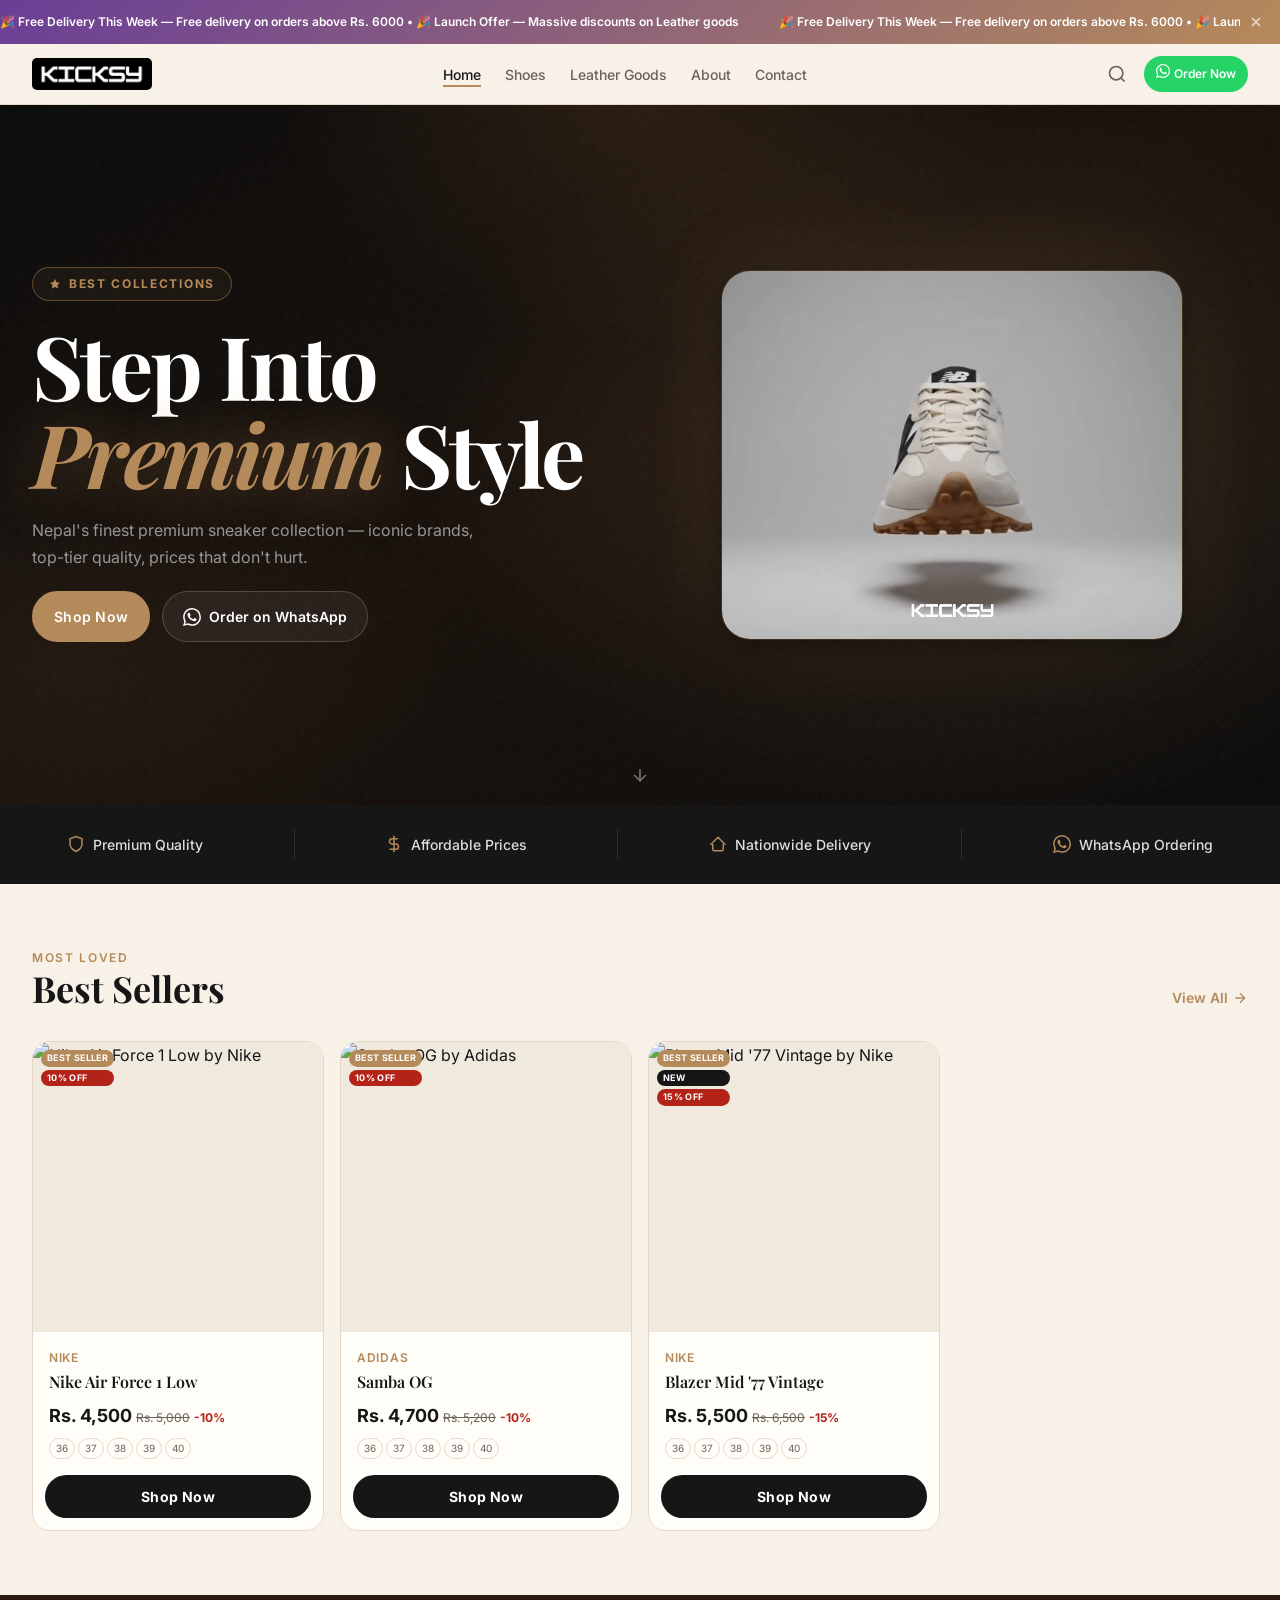
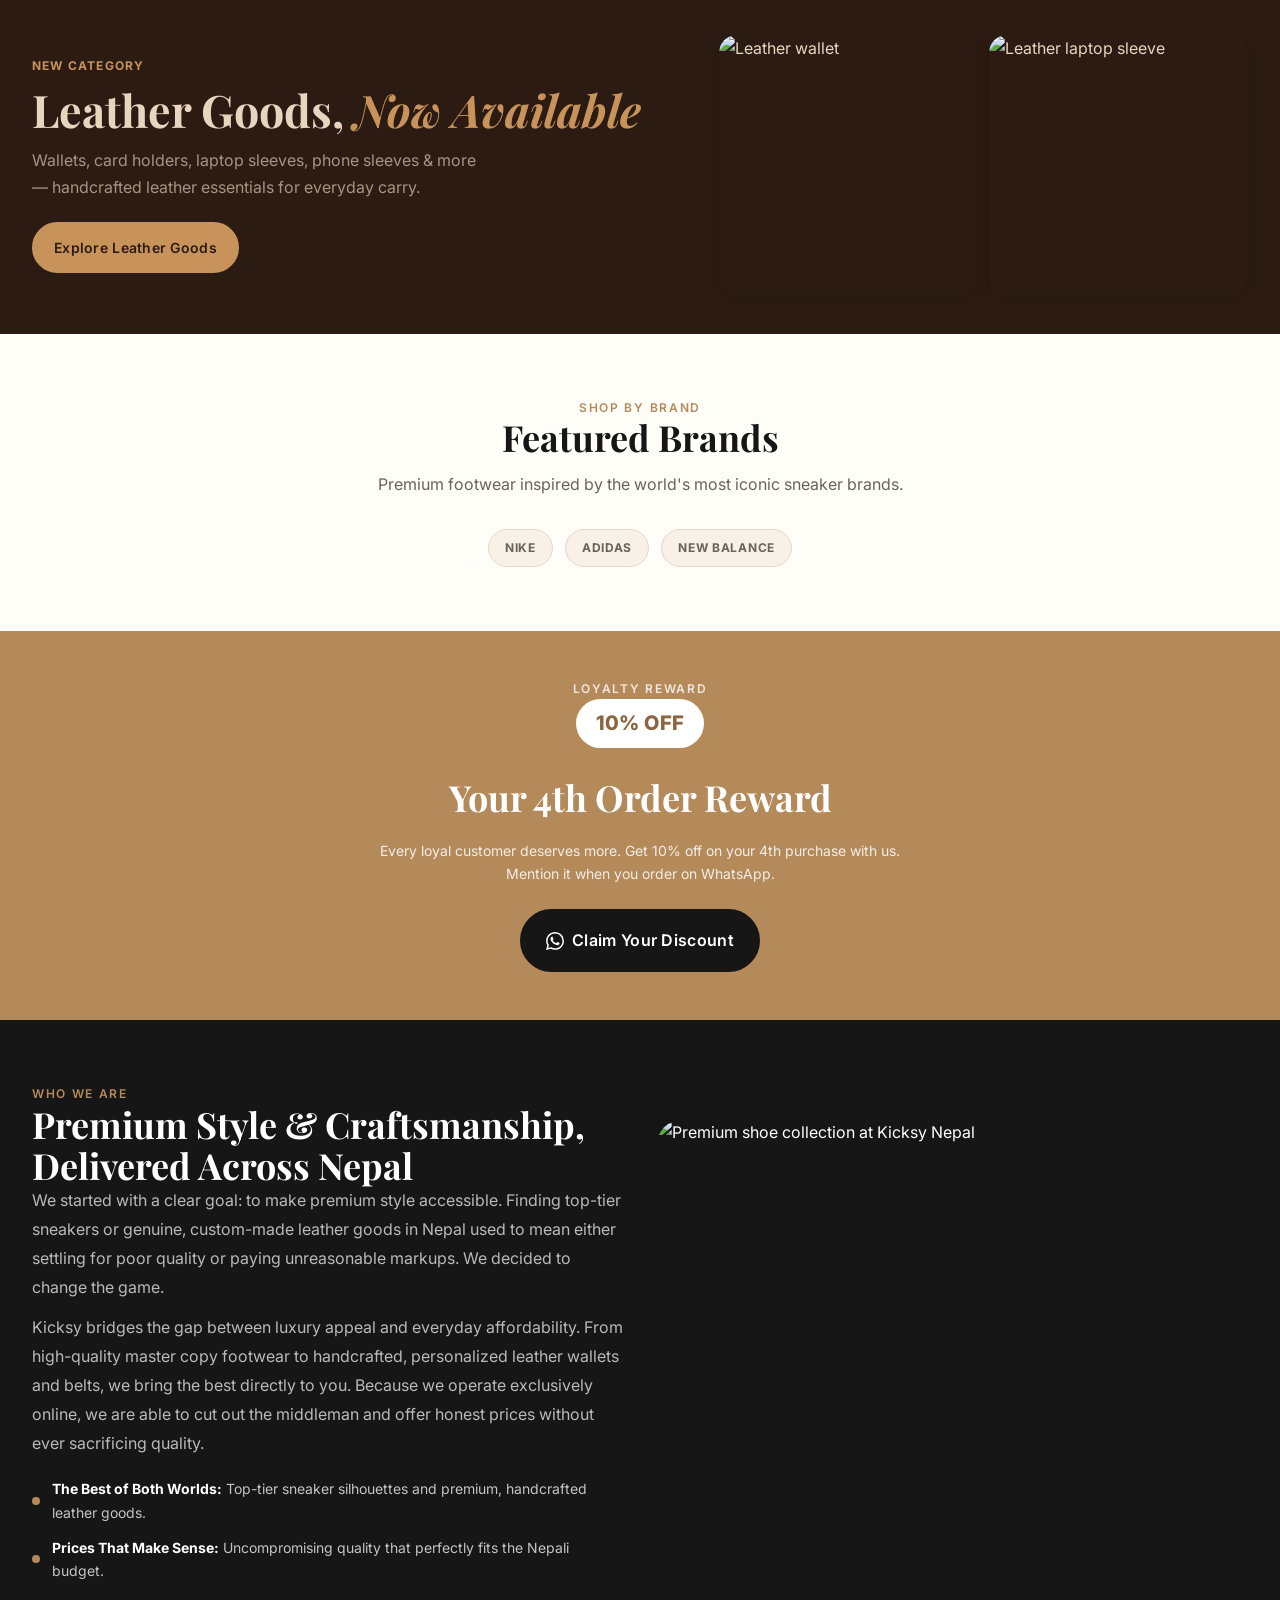
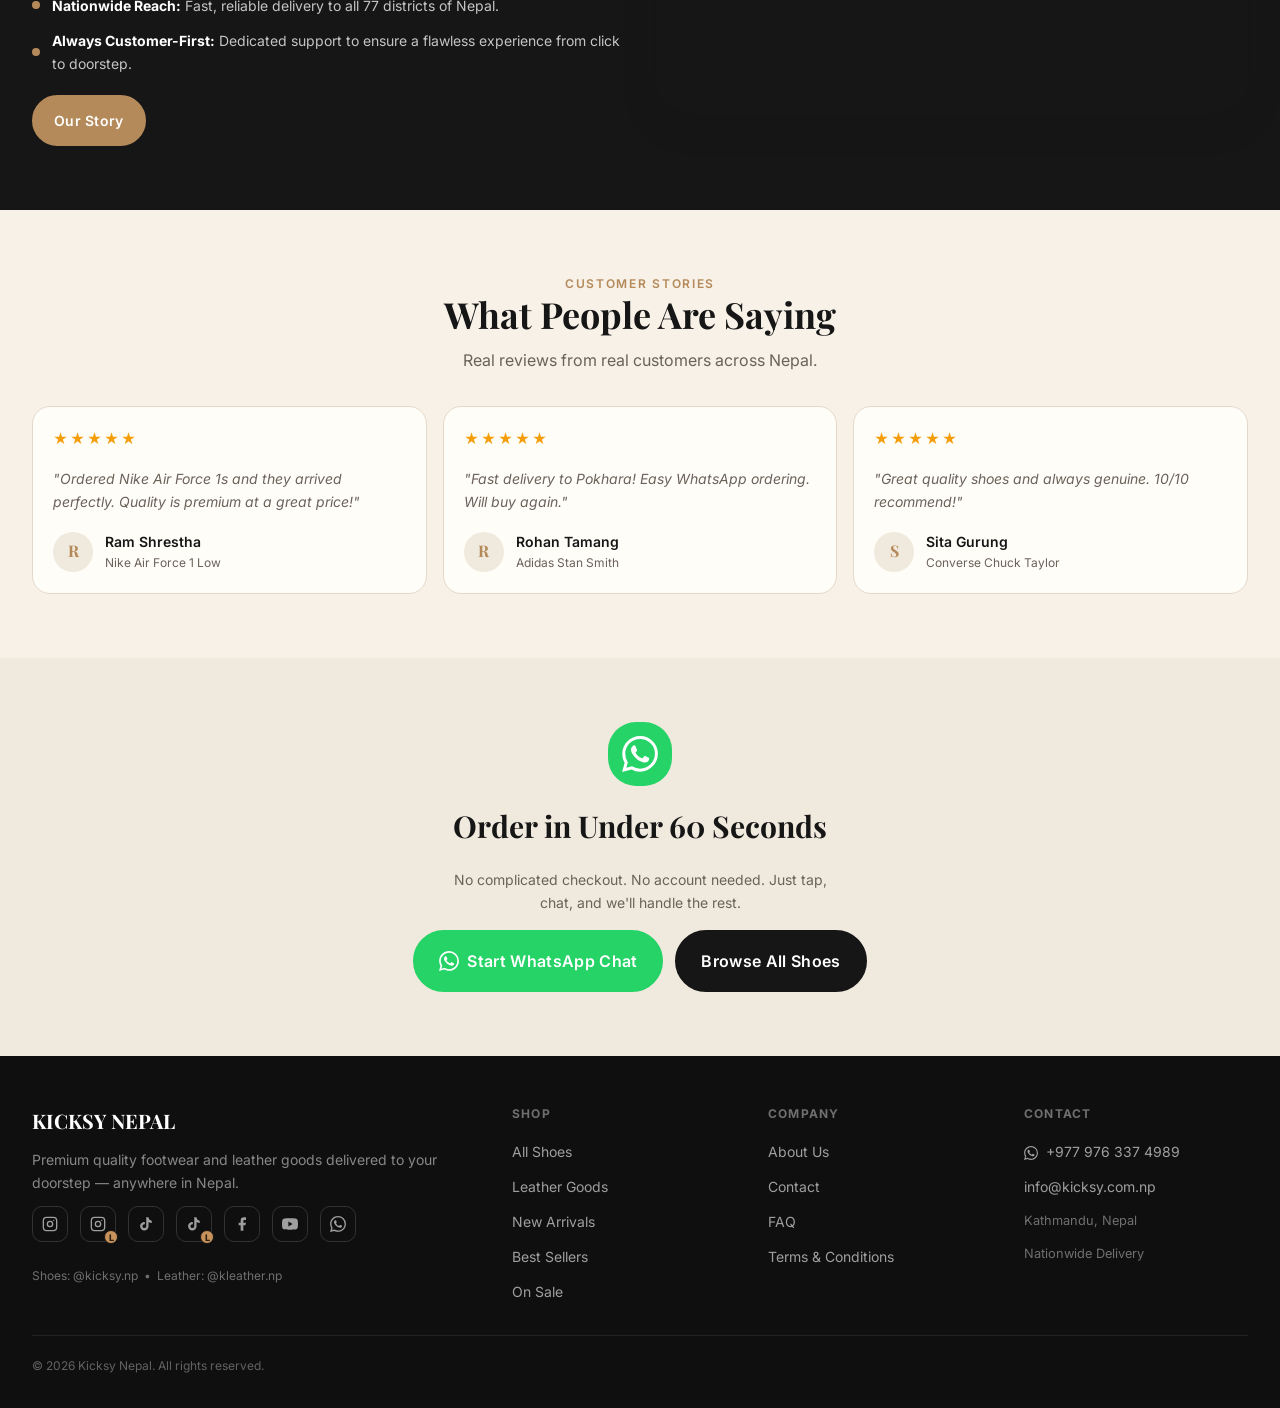
==== index.html @ 3641a00d "2026-update" ====
<!doctype html>
<html lang="en">
  <head>
    <meta charset="UTF-8" />
    <meta name="viewport" content="width=device-width, initial-scale=1.0" />

    <title>Kicksy Nepal | Premium Shoes at Affordable Prices</title>
    <!-- Favicons -->
    <link rel="icon" type="image/svg+xml" href="./assets/favicon/favicon.svg" />
    <link
      rel="icon"
      type="image/png"
      sizes="32x32"
      href="./assets/favicon/favicon-96x96.png"
    />
    <link
      rel="icon"
      type="image/png"
      sizes="16x16"
      href="./assets/favicon/favicon-96x96.png"
    />
    <link
      rel="apple-touch-icon"
      sizes="180x180"
      href="./assets/favicon/apple-touch-icon.png"
    />
    <link rel="manifest" href="./assets/favicon/site.webmanifest" />
    <meta name="theme-color" content="#0F0F0F" />
    <meta
      name="description"
      content="Shop premium quality sneakers and footwear online in Nepal. Nike, Adidas, Puma, New Balance & more styles. Nationwide delivery. Easy WhatsApp ordering."
    />
    <meta
      name="keywords"
      content="premium shoes Nepal, online shoe store Nepal, affordable sneakers Nepal, sneakers in Nepal, footwear Nepal, Kicksy Nepal"
    />
    <meta name="robots" content="index, follow" />
    <link rel="canonical" href="https://kicksy.com.np/" />

    <!-- Open Graph -->
    <meta property="og:type" content="website" />
    <meta property="og:url" content="https://kicksy.com.np/" />
    <meta
      property="og:title"
      content="Kicksy Nepal | Premium Shoes at Affordable Prices"
    />
    <meta
      property="og:description"
      content="Shop premium quality sneaker styles online in Nepal. Nationwide delivery. Easy WhatsApp ordering."
    />
    <meta
      property="og:image"
      content="https://kicksy.com.np/assets/images/og-image.png"
    />
    <meta property="og:site_name" content="Kicksy Nepal" />
    <meta property="og:locale" content="en_US" />

    <!-- Twitter Card -->
    <meta name="twitter:card" content="summary_large_image" />
    <meta
      name="twitter:title"
      content="Kicksy Nepal | Premium Shoes at Affordable Prices"
    />
    <meta
      name="twitter:description"
      content="Shop premium sneakers online in Nepal. Nationwide delivery. WhatsApp ordering."
    />
    <meta
      name="twitter:image"
      content="https://kicksy.com.np/assets/images/og-image.png"
    />

    <!-- Fonts -->
    <link rel="preconnect" href="https://fonts.googleapis.com" />
    <link rel="preconnect" href="https://fonts.gstatic.com" crossorigin />
    <link
      href="https://fonts.googleapis.com/css2?family=Playfair+Display:ital,wght@0,700;1,700&family=Inter:wght@400;500;600;700&display=swap"
      rel="stylesheet"
    />

    <!--
    Hero video performance — preload hints.
    These tell the browser to start fetching the video assets as
    early as possible (while still parsing the <head>), so the video
    is ready to play the moment the page finishes rendering.

    1. Poster image (fetchpriority="high"):
       Shown instantly in the video's space before the video itself
       starts playing — prevents a blank box flicker on load.

    2. WebM preload (with type hint):
       We preload only the WebM format. The `type="video/webm"` hint
       tells Safari (which can't play WebM and will use the MP4
       instead) to skip this preload entirely — so Safari wastes no
       bandwidth on a file it can't use. Chrome/Firefox/Edge will use
       the WebM since it's smaller and higher quality than MP4.

    Note: preload="none" is set on the <video> tag itself to prevent
    the browser from making a *second* fetch for the same file on top
    of these preload hints.

    REPLACE both hrefs below with your actual file paths.
  -->
    <link
      rel="preload"
      as="image"
      href="./assets/videos/hero-shoe-poster.jpg"
      fetchpriority="high"
    />
    <link
      rel="preload"
      as="video"
      href="./assets/videos/hero-shoe.webm"
      type="video/webm"
    />

    <link rel="stylesheet" href="./assets/css/styles.css" />

    <!-- JSON-LD LocalBusiness -->
    <script type="application/ld+json">
      {
        "@context": "https://schema.org",
        "@type": ["Store", "OnlineStore"],
        "name": "Kicksy Nepal",
        "alternateName": ["Kicksy Leather", "Kicksy Nepal Shoes"],
        "url": "https://kicksy.com.np",
        "logo": "https://kicksy.com.np/assets/images/kicksylogob.PNG",
        "image": "https://kicksy.com.np/assets/images/og-image.png",
        "description": "Premium master-copy sneakers and handcrafted genuine leather goods — wallets, belts, and accessories — at honest prices. Nationwide delivery to all 77 districts of Nepal.",
        "telephone": "+977-9763374989",
        "email": "info@kicksy.com.np",
        "address": {
          "@type": "PostalAddress",
          "addressLocality": "Kathmandu",
          "addressRegion": "Bagmati",
          "addressCountry": "NP"
        },
        "geo": {
          "@type": "GeoCoordinates",
          "latitude": "27.7172",
          "longitude": "85.3240"
        },
        "openingHours": "Mo-Su 09:00-21:00",
        "priceRange": "Rs. 1500 – Rs. 25000",
        "currenciesAccepted": "NPR",
        "paymentAccepted": "Cash, Cash on Delivery",
        "areaServed": {
          "@type": "Country",
          "name": "Nepal"
        },
        "hasOfferCatalog": [
          {
            "@type": "OfferCatalog",
            "name": "Premium Sneakers",
            "url": "https://kicksy.com.np/shop"
          },
          {
            "@type": "OfferCatalog",
            "name": "Leather Goods",
            "url": "https://kicksy.com.np/leather"
          }
        ],
        "sameAs": [
          "https://www.instagram.com/kicksy.np/",
          "https://www.instagram.com/kleather.np/",
          "https://www.facebook.com/kicksy.np/",
          "https://www.tiktok.com/@kicksy.np?lang=en",
          "https://www.youtube.com/@kicksynp"
        ]
      }
    </script>

    <!-- WebSite schema: enables Google sitelinks search box in results -->
    <script type="application/ld+json">
      {
        "@context": "https://schema.org",
        "@type": "WebSite",
        "name": "Kicksy Nepal",
        "url": "https://kicksy.com.np",
        "potentialAction": {
          "@type": "SearchAction",
          "target": {
            "@type": "EntryPoint",
            "urlTemplate": "https://kicksy.com.np/shop?q={search_term_string}"
          },
          "query-input": "required name=search_term_string"
        }
      }
    </script>

    <style>
      /* Hero override for homepage */
      @media (min-width: 768px) {
        .hero-inner {
          align-items: center;
        }
        .hero-text {
          padding-right: var(--sp-8);
        }
      }
    </style>
  </head>
  <body>
    <!-- Offer / coupon banner -->
    <div
      id="couponBanner"
      class="coupon-banner"
      role="banner"
      style="display: none"
    >
      <div class="coupon-marquee">
        <span class="coupon-track" id="couponTrack"></span>
      </div>
      <button class="coupon-close" aria-label="Dismiss banner">
        <svg
          width="16"
          height="16"
          viewBox="0 0 24 24"
          fill="none"
          stroke="currentColor"
          stroke-width="2.5"
        >
          <path d="M18 6L6 18M6 6l12 12" />
        </svg>
      </button>
    </div>

    <!-- ═══ HEADER ═══════════════════════════════════════════════ -->
    <header class="site-header" role="banner">
      <div class="container">
        <div class="header-inner">
          <a href="/" class="site-logo" aria-label="Kicksy Nepal home">
            <img
              src="./assets/images/kicksylogob.PNG"
              alt="Kicksy Nepal Logo"
              class="logo-image"
            />
          </a>

          <nav class="site-nav" aria-label="Main navigation">
            <ul>
              <li><a href="/" class="active">Home</a></li>
              <li><a href="/shop">Shoes</a></li>
              <li><a href="/leather">Leather Goods</a></li>
              <li><a href="/about">About</a></li>
              <li><a href="/contact">Contact</a></li>
            </ul>
          </nav>

          <div class="header-actions">
            <button
              class="header-icon-btn search-toggle"
              aria-label="Search products"
            >
              <svg
                viewBox="0 0 24 24"
                fill="none"
                stroke="currentColor"
                stroke-width="2"
                aria-hidden="true"
              >
                <circle cx="11" cy="11" r="8" />
                <path d="m21 21-4.35-4.35" />
              </svg>
            </button>
            <a
              href="https://wa.me/9779763374989"
              class="header-wa-btn"
              target="_blank"
              rel="noopener"
              aria-label="Order on WhatsApp"
            >
              <svg
                xmlns="http://www.w3.org/2000/svg"
                width="14"
                height="14"
                viewBox="0 0 24 24"
                fill="currentColor"
              >
                <path
                  d="M17.472 14.382c-.297-.149-1.758-.867-2.03-.967-.273-.099-.471-.148-.67.15-.197.297-.767.966-.94 1.164-.173.199-.347.223-.644.075-.297-.15-1.255-.463-2.39-1.475-.883-.788-1.48-1.761-1.653-2.059-.173-.297-.018-.458.13-.606.134-.133.298-.347.446-.52.149-.174.198-.298.298-.497.099-.198.05-.371-.025-.52-.075-.149-.669-1.612-.916-2.207-.242-.579-.487-.5-.669-.51-.173-.008-.371-.01-.57-.01-.198 0-.52.074-.792.372-.272.297-1.04 1.016-1.04 2.479 0 1.462 1.065 2.875 1.213 3.074.149.198 2.096 3.2 5.077 4.487.709.306 1.262.489 1.694.625.712.227 1.36.195 1.871.118.571-.085 1.758-.719 2.006-1.413.248-.694.248-1.289.173-1.413-.074-.124-.272-.198-.57-.347m-5.421 7.403h-.004a9.87 9.87 0 01-5.031-1.378l-.361-.214-3.741.982.998-3.648-.235-.374a9.86 9.86 0 01-1.51-5.26c.001-5.45 4.436-9.884 9.888-9.884 2.64 0 5.122 1.03 6.988 2.898a9.825 9.825 0 012.893 6.994c-.003 5.45-4.437 9.884-9.885 9.884m8.413-18.297A11.815 11.815 0 0012.05 0C5.495 0 .16 5.335.157 11.892c0 2.096.547 4.142 1.588 5.945L.057 24l6.305-1.654a11.882 11.882 0 005.683 1.448h.005c6.554 0 11.89-5.335 11.893-11.893a11.821 11.821 0 00-3.48-8.413z"
                />
              </svg>
              Order Now
            </a>
            <button
              class="hamburger-btn"
              id="hamburger"
              aria-label="Open menu"
              aria-expanded="false"
              aria-controls="mobileNav"
            >
              <span></span><span></span><span></span>
            </button>
          </div>
        </div>
      </div>
    </header>

    <!-- Mobile nav -->
    <nav
      id="mobileNav"
      class="mobile-nav"
      aria-label="Mobile navigation"
      aria-hidden="true"
    >
      <div class="mobile-nav-overlay"></div>
      <div class="mobile-nav-drawer">
        <button
          class="mobile-nav-close"
          id="mobileNavClose"
          aria-label="Close menu"
        >
          <svg
            width="18"
            height="18"
            viewBox="0 0 24 24"
            fill="none"
            stroke="currentColor"
            stroke-width="2.5"
          >
            <path d="M18 6L6 18M6 6l12 12" />
          </svg>
        </button>
        <div class="mobile-nav-links">
          <a href="/"
            >Home
            <svg
              width="16"
              height="16"
              viewBox="0 0 24 24"
              fill="none"
              stroke="currentColor"
              stroke-width="2"
            >
              <path d="M9 18l6-6-6-6" /></svg
          ></a>
          <a href="/shop"
            >Shoes
            <svg
              width="16"
              height="16"
              viewBox="0 0 24 24"
              fill="none"
              stroke="currentColor"
              stroke-width="2"
            >
              <path d="M9 18l6-6-6-6" /></svg
          ></a>
          <a href="/leather"
            >Leather Goods
            <svg
              width="16"
              height="16"
              viewBox="0 0 24 24"
              fill="none"
              stroke="currentColor"
              stroke-width="2"
            >
              <path d="M9 18l6-6-6-6" /></svg
          ></a>
          <a href="/about"
            >About
            <svg
              width="16"
              height="16"
              viewBox="0 0 24 24"
              fill="none"
              stroke="currentColor"
              stroke-width="2"
            >
              <path d="M9 18l6-6-6-6" /></svg
          ></a>
          <a href="/contact"
            >Contact
            <svg
              width="16"
              height="16"
              viewBox="0 0 24 24"
              fill="none"
              stroke="currentColor"
              stroke-width="2"
            >
              <path d="M9 18l6-6-6-6" /></svg
          ></a>
        </div>
        <div class="mobile-nav-footer">
          <a
            href="https://wa.me/9779763374989"
            class="btn btn-whatsapp btn-block"
            target="_blank"
            rel="noopener"
          >
            <svg
              xmlns="http://www.w3.org/2000/svg"
              width="18"
              height="18"
              viewBox="0 0 24 24"
              fill="currentColor"
            >
              <path
                d="M17.472 14.382c-.297-.149-1.758-.867-2.03-.967-.273-.099-.471-.148-.67.15-.197.297-.767.966-.94 1.164-.173.199-.347.223-.644.075-.297-.15-1.255-.463-2.39-1.475-.883-.788-1.48-1.761-1.653-2.059-.173-.297-.018-.458.13-.606.134-.133.298-.347.446-.52.149-.174.198-.298.298-.497.099-.198.05-.371-.025-.52-.075-.149-.669-1.612-.916-2.207-.242-.579-.487-.5-.669-.51-.173-.008-.371-.01-.57-.01-.198 0-.52.074-.792.372-.272.297-1.04 1.016-1.04 2.479 0 1.462 1.065 2.875 1.213 3.074.149.198 2.096 3.2 5.077 4.487.709.306 1.262.489 1.694.625.712.227 1.36.195 1.871.118.571-.085 1.758-.719 2.006-1.413.248-.694.248-1.289.173-1.413-.074-.124-.272-.198-.57-.347m-5.421 7.403h-.004a9.87 9.87 0 01-5.031-1.378l-.361-.214-3.741.982.998-3.648-.235-.374a9.86 9.86 0 01-1.51-5.26c.001-5.45 4.436-9.884 9.888-9.884 2.64 0 5.122 1.03 6.988 2.898a9.825 9.825 0 012.893 6.994c-.003 5.45-4.437 9.884-9.885 9.884m8.413-18.297A11.815 11.815 0 0012.05 0C5.495 0 .16 5.335.157 11.892c0 2.096.547 4.142 1.588 5.945L.057 24l6.305-1.654a11.882 11.882 0 005.683 1.448h.005c6.554 0 11.89-5.335 11.893-11.893a11.821 11.821 0 00-3.48-8.413z"
              />
            </svg>
            Order on WhatsApp
          </a>
        </div>
      </div>
    </nav>

    <!-- Search overlay -->
    <div
      id="searchOverlay"
      class="search-overlay"
      role="search"
      aria-label="Site search"
    >
      <div class="search-box">
        <svg
          width="20"
          height="20"
          viewBox="0 0 24 24"
          fill="none"
          stroke="currentColor"
          stroke-width="2"
          aria-hidden="true"
          style="color: var(--secondary); flex-shrink: 0"
        >
          <circle cx="11" cy="11" r="8" />
          <path d="m21 21-4.35-4.35" />
        </svg>
        <input
          id="searchInput"
          class="search-input"
          type="search"
          placeholder="Search shoes, brands…"
          aria-label="Search products"
        />
        <button id="searchClose" class="search-close" aria-label="Close search">
          <svg
            width="20"
            height="20"
            viewBox="0 0 24 24"
            fill="none"
            stroke="currentColor"
            stroke-width="2"
          >
            <path d="M18 6L6 18M6 6l12 12" />
          </svg>
        </button>
      </div>
    </div>

    <main>
      <!-- ═══ HERO ═══════════════════════════════════════════════ -->
      <section class="hero" aria-label="Hero">
        <div class="hero-bg"></div>
        <div class="hero-grain"></div>

        <!-- Mobile-only full-bleed hero video (same files as desktop slot) -->
        <video
          class="hero-mobile-img"
          autoplay
          muted
          loop
          playsinline
          disablepictureinpicture
          preload="none"
          poster="./assets/videos/hero-shoe-poster.jpg"
          aria-hidden="true"
        >
          <source src="./assets/videos/hero-bg-vid.webm" type="video/webm" />
          <source src="./assets/videos/hero-bg-vid.mp4" type="video/mp4" />
          <!-- Fallback if video can't load -->
          <img
            src="/assets/videos/hero-shoe-poster.jpg"
            alt="Premium sneakers — Kicksy Nepal"
          />
        </video>
        <div class="hero-mobile-img-fade" aria-hidden="true"></div>

        <div class="hero-content container">
          <div class="hero-inner">
            <div class="hero-text">
              <div class="hero-tag">
                <svg
                  width="12"
                  height="12"
                  viewBox="0 0 24 24"
                  fill="currentColor"
                  aria-hidden="true"
                >
                  <polygon
                    points="12 2 15.09 8.26 22 9.27 17 14.14 18.18 21.02 12 17.77 5.82 21.02 7 14.14 2 9.27 8.91 8.26 12 2"
                  />
                </svg>
                Best Collections
              </div>
              <h1 class="hero-title">Step Into <em>Premium</em> Style</h1>
              <p class="hero-desc">
                Nepal's finest premium sneaker collection — iconic brands,
                top-tier quality, prices that don't hurt.
              </p>
              <div class="hero-actions">
                <a href="/shop" class="btn btn-accent btn-lg">Shop Now</a>
                <a
                  href="https://wa.me/9779763374989"
                  class="btn-ghost-hero"
                  target="_blank"
                  rel="noopener"
                >
                  <svg
                    xmlns="http://www.w3.org/2000/svg"
                    width="18"
                    height="18"
                    viewBox="0 0 24 24"
                    fill="currentColor"
                  >
                    <path
                      d="M17.472 14.382c-.297-.149-1.758-.867-2.03-.967-.273-.099-.471-.148-.67.15-.197.297-.767.966-.94 1.164-.173.199-.347.223-.644.075-.297-.15-1.255-.463-2.39-1.475-.883-.788-1.48-1.761-1.653-2.059-.173-.297-.018-.458.13-.606.134-.133.298-.347.446-.52.149-.174.198-.298.298-.497.099-.198.05-.371-.025-.52-.075-.149-.669-1.612-.916-2.207-.242-.579-.487-.5-.669-.51-.173-.008-.371-.01-.57-.01-.198 0-.52.074-.792.372-.272.297-1.04 1.016-1.04 2.479 0 1.462 1.065 2.875 1.213 3.074.149.198 2.096 3.2 5.077 4.487.709.306 1.262.489 1.694.625.712.227 1.36.195 1.871.118.571-.085 1.758-.719 2.006-1.413.248-.694.248-1.289.173-1.413-.074-.124-.272-.198-.57-.347m-5.421 7.403h-.004a9.87 9.87 0 01-5.031-1.378l-.361-.214-3.741.982.998-3.648-.235-.374a9.86 9.86 0 01-1.51-5.26c.001-5.45 4.436-9.884 9.888-9.884 2.64 0 5.122 1.03 6.988 2.898a9.825 9.825 0 012.893 6.994c-.003 5.45-4.437 9.884-9.885 9.884m8.413-18.297A11.815 11.815 0 0012.05 0C5.495 0 .16 5.335.157 11.892c0 2.096.547 4.142 1.588 5.945L.057 24l6.305-1.654a11.882 11.882 0 005.683 1.448h.005c6.554 0 11.89-5.335 11.893-11.893a11.821 11.821 0 00-3.48-8.413z"
                    />
                  </svg>
                  Order on WhatsApp
                </a>
              </div>
            </div>
            <div class="hero-img-wrap">
              <div class="hero-img-glow"></div>

              <!--
            Hero video — replaces the static shoe image.
            Sits in the same slot as the old <img class="hero-img">,
            sized to 5:4 ratio as requested (handled by .hero-video-wrap
            in CSS). Renders only on desktop; the mobile hero image above
            is still used on small screens (see .hero-img-wrap display:none
            on mobile in CSS).

            autoplay + muted: required for browsers to autoplay without
            user interaction. muted is non-negotiable for autoplay to work.
            playsinline: prevents iOS Safari from hijacking to full screen.
            loop: plays indefinitely without any user interaction.
            disablepictureinpicture: hides the floating PiP button that
            Chrome/Edge would otherwise show on hover over the video.
            poster: a still frame shown instantly before the video loads —
            prevents a blank/black box flicker on page load.
            preload="none": the <link rel="preload"> tags in <head> handle
            fetching the video proactively; this prevents a redundant
            double-request from the video element itself.

            REPLACE these paths with your actual file paths:
              /assets/videos/hero-shoe.webm  — WebM format (Chrome/Firefox/Edge prefer this, smaller file)
              /assets/videos/hero-shoe.mp4   — MP4 format (Safari / older browser fallback)
              /assets/videos/hero-shoe-poster.jpg — a single still frame from the video
          -->
              <div class="hero-video-wrap">
                <video
                  class="hero-video"
                  autoplay
                  muted
                  loop
                  playsinline
                  disablepictureinpicture
                  preload="none"
                  poster="./assets/videos/hero-shoe-poster.jpg"
                >
                  <source
                    src="./assets/videos/hero-bg-vid.webm"
                    type="video/webm"
                  />
                  <source
                    src="./assets/videos/hero-bg-vid.mp4"
                    type="video/mp4"
                  />
                  <!--
                True fallback for browsers with zero <video> support
                (extremely rare today, but correct practice).
                Also shown if the video file itself fails to load.
              -->
                  <img
                    src="./assets/videos/hero-bg-vid-poster.jpg"
                    alt="Premium sneakers — Kicksy Nepal"
                    width="420"
                    height="336"
                  />
                </video>
              </div>
            </div>
          </div>
        </div>
        <div class="hero-scroll-cue" aria-hidden="true">
          <svg
            width="20"
            height="20"
            viewBox="0 0 24 24"
            fill="none"
            stroke="currentColor"
            stroke-width="2"
          >
            <path d="M12 5v14M5 12l7 7 7-7" />
          </svg>
        </div>
      </section>

      <!-- ═══ PROMISE STRIP ═══════════════════════════════════════ -->
      <section class="promise-strip" aria-label="Our promises">
        <div class="container">
          <div class="promise-items">
            <div class="promise-item">
              <svg
                width="20"
                height="20"
                viewBox="0 0 24 24"
                fill="none"
                stroke="currentColor"
                stroke-width="2"
                aria-hidden="true"
              >
                <path d="M12 22s8-4 8-10V5l-8-3-8 3v7c0 6 8 10 8 10z" />
              </svg>
              Premium Quality
            </div>
            <div class="promise-divider" aria-hidden="true"></div>
            <div class="promise-item">
              <svg
                width="20"
                height="20"
                viewBox="0 0 24 24"
                fill="none"
                stroke="currentColor"
                stroke-width="2"
                aria-hidden="true"
              >
                <line x1="12" y1="1" x2="12" y2="23" />
                <path d="M17 5H9.5a3.5 3.5 0 0 0 0 7h5a3.5 3.5 0 0 1 0 7H6" />
              </svg>
              Affordable Prices
            </div>
            <div class="promise-divider" aria-hidden="true"></div>
            <div class="promise-item">
              <svg
                width="20"
                height="20"
                viewBox="0 0 24 24"
                fill="none"
                stroke="currentColor"
                stroke-width="2"
                aria-hidden="true"
              >
                <path
                  d="M5 12H3l9-9 9 9h-2M5 12v7a2 2 0 002 2h10a2 2 0 002-2v-7"
                />
              </svg>
              Nationwide Delivery
            </div>
            <div class="promise-divider" aria-hidden="true"></div>
            <div class="promise-item">
              <svg
                xmlns="http://www.w3.org/2000/svg"
                width="20"
                height="20"
                viewBox="0 0 24 24"
                fill="currentColor"
                aria-hidden="true"
              >
                <path
                  d="M17.472 14.382c-.297-.149-1.758-.867-2.03-.967-.273-.099-.471-.148-.67.15-.197.297-.767.966-.94 1.164-.173.199-.347.223-.644.075-.297-.15-1.255-.463-2.39-1.475-.883-.788-1.48-1.761-1.653-2.059-.173-.297-.018-.458.13-.606.134-.133.298-.347.446-.52.149-.174.198-.298.298-.497.099-.198.05-.371-.025-.52-.075-.149-.669-1.612-.916-2.207-.242-.579-.487-.5-.669-.51-.173-.008-.371-.01-.57-.01-.198 0-.52.074-.792.372-.272.297-1.04 1.016-1.04 2.479 0 1.462 1.065 2.875 1.213 3.074.149.198 2.096 3.2 5.077 4.487.709.306 1.262.489 1.694.625.712.227 1.36.195 1.871.118.571-.085 1.758-.719 2.006-1.413.248-.694.248-1.289.173-1.413-.074-.124-.272-.198-.57-.347m-5.421 7.403h-.004a9.87 9.87 0 01-5.031-1.378l-.361-.214-3.741.982.998-3.648-.235-.374a9.86 9.86 0 01-1.51-5.26c.001-5.45 4.436-9.884 9.888-9.884 2.64 0 5.122 1.03 6.988 2.898a9.825 9.825 0 012.893 6.994c-.003 5.45-4.437 9.884-9.885 9.884m8.413-18.297A11.815 11.815 0 0012.05 0C5.495 0 .16 5.335.157 11.892c0 2.096.547 4.142 1.588 5.945L.057 24l6.305-1.654a11.882 11.882 0 005.683 1.448h.005c6.554 0 11.89-5.335 11.893-11.893a11.821 11.821 0 00-3.48-8.413z"
                />
              </svg>
              WhatsApp Ordering
            </div>
          </div>
        </div>
      </section>

      <!-- ═══ BEST SELLERS ════════════════════════════════════════ -->
      <section class="section" aria-labelledby="bestSellersTitle">
        <div class="container">
          <div class="section-header-row">
            <div>
              <p class="section-eyebrow">Most Loved</p>
              <h2 class="section-title" id="bestSellersTitle">Best Sellers</h2>
            </div>
            <a
              href="/shop?sort=bestseller"
              class="section-link"
              aria-label="View all best sellers"
            >
              View All
              <svg
                width="16"
                height="16"
                viewBox="0 0 24 24"
                fill="none"
                stroke="currentColor"
                stroke-width="2"
                aria-hidden="true"
              >
                <path d="M5 12h14M12 5l7 7-7 7" />
              </svg>
            </a>
          </div>
          <div
            class="products-grid reveal-stagger"
            id="bestSellersGrid"
            aria-live="polite"
            aria-label="Best selling products"
          >
            <!-- Populated by JS -->
          </div>
        </div>
      </section>

      <!-- ═══ DAILY PICKS ═════════════════════════════════════════ -->
      <section
        class="section daily-picks reveal"
        aria-labelledby="dailyPicksTitle"
      >
        <div class="container">
          <div class="section-header centered">
            <p class="section-eyebrow">Handpicked Today</p>
            <h2 class="section-title" id="dailyPicksTitle">Daily Shoe Picks</h2>
            <p class="section-sub">
              Fresh picks curated every day — the styles we're excited about
              right now.
            </p>
          </div>
          <div
            class="daily-picks-grid"
            id="dailyPicksGrid"
            aria-live="polite"
            aria-label="Today's shoe picks"
          >
            <!-- Populated by JS -->
          </div>
        </div>
      </section>

      <!-- ═══ LEATHER GOODS PROMO ════════════════════════════════ -->
      <section class="leather-promo reveal" aria-labelledby="leatherPromoTitle">
        <div class="container">
          <div class="leather-promo-inner">
            <div class="leather-promo-text">
              <p class="leather-promo-eyebrow">New Category</p>
              <h2 class="leather-promo-title" id="leatherPromoTitle">
                Leather Goods, <em>Now Available</em>
              </h2>
              <p class="leather-promo-desc">
                Wallets, card holders, laptop sleeves, phone sleeves &amp; more
                — handcrafted leather essentials for everyday carry.
              </p>
              <a href="/leather" class="btn btn-leather"
                >Explore Leather Goods</a
              >
            </div>
            <div class="leather-promo-images">
              <img
                src="https://ik.imagekit.io/roshanxshrestha/Kicksy%20Leather%20Images/patina1.webp?updatedAt=1781609656895"
                alt="Leather wallet"
                loading="lazy"
                width="400"
                height="400"
              />
              <img
                src="https://ik.imagekit.io/roshanxshrestha/Kicksy%20Leather%20Images/collection1.webp?updatedAt=1781609138913"
                alt="Leather laptop sleeve"
                loading="lazy"
                width="400"
                height="400"
              />
            </div>
          </div>
        </div>
      </section>

      <!-- ═══ BRANDS ══════════════════════════════════════════════ -->
      <section
        class="section brands-section reveal"
        id="brandsSection"
        aria-labelledby="brandsTitle"
      >
        <div class="container">
          <div class="section-header centered">
            <p class="section-eyebrow">Shop by Brand</p>
            <h2 class="section-title" id="brandsTitle">Featured Brands</h2>
            <p class="section-sub">
              Premium footwear inspired by the world's most iconic sneaker
              brands.
            </p>
          </div>
          <div class="brands-grid" id="brandsGrid" aria-label="Browse by brand">
            <!-- Populated by JS -->
          </div>
        </div>
      </section>

      <!-- ═══ OFFERS ═══════════════════════════════════════════════ -->
      <section class="offers-section reveal" aria-label="Special offers">
        <div class="container">
          <div class="offers-inner">
            <p class="section-eyebrow" style="color: rgba(255, 255, 255, 0.8)">
              Loyalty Reward
            </p>
            <div class="offers-badge">10% OFF</div>
            <h2 class="offers-title">Your 4th Order Reward</h2>
            <p class="offers-desc">
              Every loyal customer deserves more. Get 10% off on your 4th
              purchase with us.<br />Mention it when you order on WhatsApp.
            </p>
            <a
              href="https://wa.me/9779763374989"
              class="btn btn-primary btn-lg"
              target="_blank"
              rel="noopener"
            >
              <svg
                xmlns="http://www.w3.org/2000/svg"
                width="18"
                height="18"
                viewBox="0 0 24 24"
                fill="currentColor"
              >
                <path
                  d="M17.472 14.382c-.297-.149-1.758-.867-2.03-.967-.273-.099-.471-.148-.67.15-.197.297-.767.966-.94 1.164-.173.199-.347.223-.644.075-.297-.15-1.255-.463-2.39-1.475-.883-.788-1.48-1.761-1.653-2.059-.173-.297-.018-.458.13-.606.134-.133.298-.347.446-.52.149-.174.198-.298.298-.497.099-.198.05-.371-.025-.52-.075-.149-.669-1.612-.916-2.207-.242-.579-.487-.5-.669-.51-.173-.008-.371-.01-.57-.01-.198 0-.52.074-.792.372-.272.297-1.04 1.016-1.04 2.479 0 1.462 1.065 2.875 1.213 3.074.149.198 2.096 3.2 5.077 4.487.709.306 1.262.489 1.694.625.712.227 1.36.195 1.871.118.571-.085 1.758-.719 2.006-1.413.248-.694.248-1.289.173-1.413-.074-.124-.272-.198-.57-.347m-5.421 7.403h-.004a9.87 9.87 0 01-5.031-1.378l-.361-.214-3.741.982.998-3.648-.235-.374a9.86 9.86 0 01-1.51-5.26c.001-5.45 4.436-9.884 9.888-9.884 2.64 0 5.122 1.03 6.988 2.898a9.825 9.825 0 012.893 6.994c-.003 5.45-4.437 9.884-9.885 9.884m8.413-18.297A11.815 11.815 0 0012.05 0C5.495 0 .16 5.335.157 11.892c0 2.096.547 4.142 1.588 5.945L.057 24l6.305-1.654a11.882 11.882 0 005.683 1.448h.005c6.554 0 11.89-5.335 11.893-11.893a11.821 11.821 0 00-3.48-8.413z"
                />
              </svg>
              Claim Your Discount
            </a>
          </div>
        </div>
      </section>

      <!-- ═══ ABOUT MINI ════════════════════════════════════════ -->
      <section
        class="section about-mini reveal"
        aria-labelledby="aboutMiniTitle"
      >
        <div class="container">
          <div class="about-mini-inner">
            <div>
              <p class="section-eyebrow" style="color: var(--accent)">
                Who We Are
              </p>
              <h2 class="about-mini-title" id="aboutMiniTitle">
                Premium Style &amp; Craftsmanship,<br />Delivered Across Nepal
              </h2>
              <p class="about-mini-desc">
                We started with a clear goal: to make premium style accessible.
                Finding top-tier sneakers or genuine, custom-made leather goods
                in Nepal used to mean either settling for poor quality or paying
                unreasonable markups. We decided to change the game.
              </p>
              <p class="about-mini-desc">
                Kicksy bridges the gap between luxury appeal and everyday
                affordability. From high-quality master copy footwear to
                handcrafted, personalized leather wallets and belts, we bring
                the best directly to you. Because we operate exclusively online,
                we are able to cut out the middleman and offer honest prices
                without ever sacrificing quality.
              </p>
              <div class="values-list" aria-label="Our values">
                <div class="value-item">
                  <div class="value-dot"></div>
                  <span class="value-text"
                    ><strong>The Best of Both Worlds:</strong> Top-tier sneaker
                    silhouettes and premium, handcrafted leather goods.</span
                  >
                </div>
                <div class="value-item">
                  <div class="value-dot"></div>
                  <span class="value-text"
                    ><strong>Prices That Make Sense:</strong> Uncompromising
                    quality that perfectly fits the Nepali budget.</span
                  >
                </div>
                <div class="value-item">
                  <div class="value-dot"></div>
                  <span class="value-text"
                    ><strong>Nationwide Reach:</strong> Fast, reliable delivery
                    to all 77 districts of Nepal.</span
                  >
                </div>
                <div class="value-item">
                  <div class="value-dot"></div>
                  <span class="value-text"
                    ><strong>Always Customer-First:</strong> Dedicated support
                    to ensure a flawless experience from click to
                    doorstep.</span
                  >
                </div>
              </div>
              <a
                href="/about"
                class="btn btn-accent"
                style="margin-top: var(--sp-5); align-self: flex-start"
                >Our Story</a
              >
            </div>
            <div class="about-mini-img-wrap">
              <img
                src="https://ik.imagekit.io/roshanxshrestha/Kicksy%20Leather%20Images/kicksycollage.webp?updatedAt=1781881845402"
                alt="Premium shoe collection at Kicksy Nepal"
                width="600"
                height="600"
                loading="lazy"
              />
            </div>
          </div>
        </div>
      </section>

      <!-- ═══ TESTIMONIALS ══════════════════════════════════════ -->
      <section
        class="section testimonials reveal"
        aria-labelledby="testimonialsTitle"
      >
        <div class="container">
          <div class="section-header centered">
            <p class="section-eyebrow">Customer Stories</p>
            <h2 class="section-title" id="testimonialsTitle">
              What People Are Saying
            </h2>
            <p class="section-sub">
              Real reviews from real customers across Nepal.
            </p>
          </div>
          <div
            class="testimonials-grid"
            id="testimonialsGrid"
            aria-live="polite"
            aria-label="Customer testimonials"
          >
            <!-- Populated by JS -->
          </div>
        </div>
      </section>

      <!-- ═══ WHATSAPP CTA ══════════════════════════════════════ -->
      <section class="section wa-section reveal" aria-label="Order on WhatsApp">
        <div class="container">
          <div class="wa-inner">
            <div class="wa-icon" aria-hidden="true">
              <svg
                xmlns="http://www.w3.org/2000/svg"
                width="36"
                height="36"
                viewBox="0 0 24 24"
                fill="white"
              >
                <path
                  d="M17.472 14.382c-.297-.149-1.758-.867-2.03-.967-.273-.099-.471-.148-.67.15-.197.297-.767.966-.94 1.164-.173.199-.347.223-.644.075-.297-.15-1.255-.463-2.39-1.475-.883-.788-1.48-1.761-1.653-2.059-.173-.297-.018-.458.13-.606.134-.133.298-.347.446-.52.149-.174.198-.298.298-.497.099-.198.05-.371-.025-.52-.075-.149-.669-1.612-.916-2.207-.242-.579-.487-.5-.669-.51-.173-.008-.371-.01-.57-.01-.198 0-.52.074-.792.372-.272.297-1.04 1.016-1.04 2.479 0 1.462 1.065 2.875 1.213 3.074.149.198 2.096 3.2 5.077 4.487.709.306 1.262.489 1.694.625.712.227 1.36.195 1.871.118.571-.085 1.758-.719 2.006-1.413.248-.694.248-1.289.173-1.413-.074-.124-.272-.198-.57-.347m-5.421 7.403h-.004a9.87 9.87 0 01-5.031-1.378l-.361-.214-3.741.982.998-3.648-.235-.374a9.86 9.86 0 01-1.51-5.26c.001-5.45 4.436-9.884 9.888-9.884 2.64 0 5.122 1.03 6.988 2.898a9.825 9.825 0 012.893 6.994c-.003 5.45-4.437 9.884-9.885 9.884m8.413-18.297A11.815 11.815 0 0012.05 0C5.495 0 .16 5.335.157 11.892c0 2.096.547 4.142 1.588 5.945L.057 24l6.305-1.654a11.882 11.882 0 005.683 1.448h.005c6.554 0 11.89-5.335 11.893-11.893a11.821 11.821 0 00-3.48-8.413z"
                />
              </svg>
            </div>
            <h2 class="wa-title">Order in Under 60 Seconds</h2>
            <p class="wa-desc">
              No complicated checkout. No account needed. Just tap, chat, and
              we'll handle the rest.
            </p>
            <div class="wa-actions">
              <a
                href="https://wa.me/9779763374989"
                class="btn btn-whatsapp btn-lg"
                target="_blank"
                rel="noopener"
              >
                <svg
                  xmlns="http://www.w3.org/2000/svg"
                  width="20"
                  height="20"
                  viewBox="0 0 24 24"
                  fill="currentColor"
                >
                  <path
                    d="M17.472 14.382c-.297-.149-1.758-.867-2.03-.967-.273-.099-.471-.148-.67.15-.197.297-.767.966-.94 1.164-.173.199-.347.223-.644.075-.297-.15-1.255-.463-2.39-1.475-.883-.788-1.48-1.761-1.653-2.059-.173-.297-.018-.458.13-.606.134-.133.298-.347.446-.52.149-.174.198-.298.298-.497.099-.198.05-.371-.025-.52-.075-.149-.669-1.612-.916-2.207-.242-.579-.487-.5-.669-.51-.173-.008-.371-.01-.57-.01-.198 0-.52.074-.792.372-.272.297-1.04 1.016-1.04 2.479 0 1.462 1.065 2.875 1.213 3.074.149.198 2.096 3.2 5.077 4.487.709.306 1.262.489 1.694.625.712.227 1.36.195 1.871.118.571-.085 1.758-.719 2.006-1.413.248-.694.248-1.289.173-1.413-.074-.124-.272-.198-.57-.347m-5.421 7.403h-.004a9.87 9.87 0 01-5.031-1.378l-.361-.214-3.741.982.998-3.648-.235-.374a9.86 9.86 0 01-1.51-5.26c.001-5.45 4.436-9.884 9.888-9.884 2.64 0 5.122 1.03 6.988 2.898a9.825 9.825 0 012.893 6.994c-.003 5.45-4.437 9.884-9.885 9.884m8.413-18.297A11.815 11.815 0 0012.05 0C5.495 0 .16 5.335.157 11.892c0 2.096.547 4.142 1.588 5.945L.057 24l6.305-1.654a11.882 11.882 0 005.683 1.448h.005c6.554 0 11.89-5.335 11.893-11.893a11.821 11.821 0 00-3.48-8.413z"
                  />
                </svg>
                Start WhatsApp Chat
              </a>
              <a href="/shop" class="btn btn-primary btn-lg"
                >Browse All Shoes</a
              >
            </div>
          </div>
        </div>
      </section>
    </main>

    <!-- ═══ FOOTER ════════════════════════════════════════════════ -->
    <footer class="site-footer" role="contentinfo">
      <div class="container">
        <div class="footer-grid">
          <div class="footer-brand">
            <a href="/" class="footer-logo" aria-label="Kicksy Nepal"
              >KICKSY NEPAL</a
            >
            <p class="footer-tagline">
              Premium quality footwear and leather goods delivered to your
              doorstep — anywhere in Nepal.
            </p>
            <div class="social-links" aria-label="Social media">
              <a
                href="https://www.instagram.com/kicksy.np/"
                class="social-link"
                target="_blank"
                rel="noopener"
                aria-label="Kicksy Nepal Instagram (Shoes)"
              >
                <svg
                  width="16"
                  height="16"
                  viewBox="0 0 24 24"
                  fill="none"
                  stroke="currentColor"
                  stroke-width="2"
                >
                  <rect x="2" y="2" width="20" height="20" rx="5" />
                  <circle cx="12" cy="12" r="4" />
                  <circle
                    cx="17.5"
                    cy="6.5"
                    r="1"
                    fill="currentColor"
                    stroke="none"
                  />
                </svg>
              </a>
              <a
                href="https://www.instagram.com/kleather.np/"
                class="social-link"
                target="_blank"
                rel="noopener"
                aria-label="Kicksy Leather Instagram"
              >
                <svg
                  width="16"
                  height="16"
                  viewBox="0 0 24 24"
                  fill="none"
                  stroke="currentColor"
                  stroke-width="2"
                >
                  <rect x="2" y="2" width="20" height="20" rx="5" />
                  <circle cx="12" cy="12" r="4" />
                  <circle
                    cx="17.5"
                    cy="6.5"
                    r="1"
                    fill="currentColor"
                    stroke="none"
                  />
                </svg>
                <span class="social-link-badge" aria-hidden="true">L</span>
              </a>
              <a
                href="https://www.tiktok.com/@kicksy.np?lang=en"
                class="social-link"
                target="_blank"
                rel="noopener"
                aria-label="Kicksy Nepal TikTok (Shoes)"
              >
                <svg
                  width="16"
                  height="16"
                  viewBox="0 0 24 24"
                  fill="currentColor"
                >
                  <path
                    d="M19.59 6.69a4.83 4.83 0 01-3.77-4.25V2h-3.45v13.67a2.89 2.89 0 01-2.88 2.5 2.89 2.89 0 01-2.89-2.89 2.89 2.89 0 012.89-2.89c.28 0 .54.04.79.1V9.01a6.33 6.33 0 00-.79-.05 6.34 6.34 0 00-6.34 6.34 6.34 6.34 0 006.34 6.34 6.34 6.34 0 006.33-6.34V8.98a8.2 8.2 0 004.79 1.52V7.07a4.85 4.85 0 01-1.02-.38z"
                  />
                </svg>
              </a>
              <a
                href="https://www.tiktok.com/@kleather.np?lang=en"
                class="social-link"
                target="_blank"
                rel="noopener"
                aria-label="Kicksy Leather TikTok"
              >
                <svg
                  width="16"
                  height="16"
                  viewBox="0 0 24 24"
                  fill="currentColor"
                >
                  <path
                    d="M19.59 6.69a4.83 4.83 0 01-3.77-4.25V2h-3.45v13.67a2.89 2.89 0 01-2.88 2.5 2.89 2.89 0 01-2.89-2.89 2.89 2.89 0 012.89-2.89c.28 0 .54.04.79.1V9.01a6.33 6.33 0 00-.79-.05 6.34 6.34 0 00-6.34 6.34 6.34 6.34 0 006.34 6.34 6.34 6.34 0 006.33-6.34V8.98a8.2 8.2 0 004.79 1.52V7.07a4.85 4.85 0 01-1.02-.38z"
                  />
                </svg>
                <span class="social-link-badge" aria-hidden="true">L</span>
              </a>
              <a
                href="https://www.facebook.com/kicksy.np/"
                class="social-link"
                target="_blank"
                rel="noopener"
                aria-label="Facebook"
              >
                <svg
                  width="16"
                  height="16"
                  viewBox="0 0 24 24"
                  fill="currentColor"
                >
                  <path
                    d="M18 2h-3a5 5 0 00-5 5v3H7v4h3v8h4v-8h3l1-4h-4V7a1 1 0 011-1h3z"
                  />
                </svg>
              </a>
              <a
                href="https://www.youtube.com/@kicksynp"
                class="social-link"
                target="_blank"
                rel="noopener"
                aria-label="YouTube"
              >
                <svg
                  width="16"
                  height="16"
                  viewBox="0 0 24 24"
                  fill="currentColor"
                >
                  <path
                    d="M23.5 6.2a3 3 0 00-2.1-2.1C19.5 3.5 12 3.5 12 3.5s-7.5 0-9.4.6A3 3 0 00.5 6.2 31 31 0 000 12a31 31 0 00.5 5.8 3 3 0 002.1 2.1c1.9.6 9.4.6 9.4.6s7.5 0 9.4-.6a3 3 0 002.1-2.1A31 31 0 0024 12a31 31 0 00-.5-5.8zM9.6 15.6V8.4l6.3 3.6-6.3 3.6z"
                  />
                </svg>
              </a>
              <a
                href="https://wa.me/9779763374989"
                class="social-link"
                target="_blank"
                rel="noopener"
                aria-label="WhatsApp"
              >
                <svg
                  width="16"
                  height="16"
                  viewBox="0 0 24 24"
                  fill="currentColor"
                >
                  <path
                    d="M17.472 14.382c-.297-.149-1.758-.867-2.03-.967-.273-.099-.471-.148-.67.15-.197.297-.767.966-.94 1.164-.173.199-.347.223-.644.075-.297-.15-1.255-.463-2.39-1.475-.883-.788-1.48-1.761-1.653-2.059-.173-.297-.018-.458.13-.606.134-.133.298-.347.446-.52.149-.174.198-.298.298-.497.099-.198.05-.371-.025-.52-.075-.149-.669-1.612-.916-2.207-.242-.579-.487-.5-.669-.51-.173-.008-.371-.01-.57-.01-.198 0-.52.074-.792.372-.272.297-1.04 1.016-1.04 2.479 0 1.462 1.065 2.875 1.213 3.074.149.198 2.096 3.2 5.077 4.487.709.306 1.262.489 1.694.625.712.227 1.36.195 1.871.118.571-.085 1.758-.719 2.006-1.413.248-.694.248-1.289.173-1.413-.074-.124-.272-.198-.57-.347m-5.421 7.403h-.004a9.87 9.87 0 01-5.031-1.378l-.361-.214-3.741.982.998-3.648-.235-.374a9.86 9.86 0 01-1.51-5.26c.001-5.45 4.436-9.884 9.888-9.884 2.64 0 5.122 1.03 6.988 2.898a9.825 9.825 0 012.893 6.994c-.003 5.45-4.437 9.884-9.885 9.884m8.413-18.297A11.815 11.815 0 0012.05 0C5.495 0 .16 5.335.157 11.892c0 2.096.547 4.142 1.588 5.945L.057 24l6.305-1.654a11.882 11.882 0 005.683 1.448h.005c6.554 0 11.89-5.335 11.893-11.893a11.821 11.821 0 00-3.48-8.413z"
                  />
                </svg>
              </a>
            </div>
            <p class="footer-social-note">
              Shoes: @kicksy.np &nbsp;•&nbsp; Leather: @kleather.np
            </p>
          </div>
          <div>
            <p class="footer-heading">Shop</p>
            <nav class="footer-links" aria-label="Shop links">
              <a href="/shop">All Shoes</a>
              <a href="/leather">Leather Goods</a>
              <a href="/shop?sort=newest">New Arrivals</a>
              <a href="/shop?sort=bestseller">Best Sellers</a>
              <a href="/shop?sort=discount">On Sale</a>
            </nav>
          </div>
          <div>
            <p class="footer-heading">Company</p>
            <nav class="footer-links" aria-label="Company links">
              <a href="/about">About Us</a>
              <a href="/contact">Contact</a>
              <a href="/contact#faq">FAQ</a>
              <a href="/terms">Terms &amp; Conditions</a>
            </nav>
          </div>
          <div>
            <p class="footer-heading">Contact</p>
            <div class="footer-links">
              <a
                href="https://wa.me/9779763374989"
                target="_blank"
                rel="noopener"
              >
                <svg
                  xmlns="http://www.w3.org/2000/svg"
                  width="14"
                  height="14"
                  viewBox="0 0 24 24"
                  fill="currentColor"
                  style="
                    display: inline;
                    vertical-align: middle;
                    margin-right: 4px;
                  "
                >
                  <path
                    d="M17.472 14.382c-.297-.149-1.758-.867-2.03-.967-.273-.099-.471-.148-.67.15-.197.297-.767.966-.94 1.164-.173.199-.347.223-.644.075-.297-.15-1.255-.463-2.39-1.475-.883-.788-1.48-1.761-1.653-2.059-.173-.297-.018-.458.13-.606.134-.133.298-.347.446-.52.149-.174.198-.298.298-.497.099-.198.05-.371-.025-.52-.075-.149-.669-1.612-.916-2.207-.242-.579-.487-.5-.669-.51-.173-.008-.371-.01-.57-.01-.198 0-.52.074-.792.372-.272.297-1.04 1.016-1.04 2.479 0 1.462 1.065 2.875 1.213 3.074.149.198 2.096 3.2 5.077 4.487.709.306 1.262.489 1.694.625.712.227 1.36.195 1.871.118.571-.085 1.758-.719 2.006-1.413.248-.694.248-1.289.173-1.413-.074-.124-.272-.198-.57-.347m-5.421 7.403h-.004a9.87 9.87 0 01-5.031-1.378l-.361-.214-3.741.982.998-3.648-.235-.374a9.86 9.86 0 01-1.51-5.26c.001-5.45 4.436-9.884 9.888-9.884 2.64 0 5.122 1.03 6.988 2.898a9.825 9.825 0 012.893 6.994c-.003 5.45-4.437 9.884-9.885 9.884m8.413-18.297A11.815 11.815 0 0012.05 0C5.495 0 .16 5.335.157 11.892c0 2.096.547 4.142 1.588 5.945L.057 24l6.305-1.654a11.882 11.882 0 005.683 1.448h.005c6.554 0 11.89-5.335 11.893-11.893a11.821 11.821 0 00-3.48-8.413z"
                  />
                </svg>
                <span data-site-setting="whatsappDisplay"
                  >+977 976 337 4989</span
                >
              </a>
              <a href="mailto:info@kicksy.com.np" data-site-setting="email"
                >info@kicksy.com.np</a
              >
              <span
                style="color: rgba(255, 255, 255, 0.4); font-size: 0.8rem"
                data-site-setting="address"
                >Kathmandu, Nepal</span
              >
              <span
                style="color: rgba(255, 255, 255, 0.4); font-size: 0.8rem"
                data-site-setting="deliveryNote"
                >Nationwide Delivery</span
              >
            </div>
          </div>
        </div>
        <div class="footer-bottom">
          <span
            >&copy; <span id="footerYear"></span> Kicksy Nepal. All rights
            reserved.</span
          >
        </div>
      </div>
    </footer>

    <script>
      document.getElementById("footerYear").textContent =
        new Date().getFullYear();
    </script>
    <script src="./assets/js/loader.js"></script>
    <script src="./assets/js/config.js"></script>
    <script src="./assets/js/api.js"></script>
    <script src="./assets/js/main.js"></script>
  </body>
</html>
---- assets/css/styles.css ----
/* ============================================================
   KICKSY NEPAL — MAIN STYLESHEET
   Premium sneaker store. Mobile-first.
   v2 — Full responsive overflow fixes
   ============================================================ */

/* ── CSS Variables ─────────────────────────────────────────── */
:root {
  --bg: #F7F1E8;
  --surface: #FFFDF8;
  --surface2: #F0E9DE;
  --primary: #161616;
  --secondary: #6B6259;
  --accent: #B58A5A;
  --accent-dk: #8C6540;
  --dark: #0F0F0F;
  --border: #E6D8C8;
  --border-dk: #D4C2AD;
  --success: #2F7D4E;
  --sale: #B42318;
  --white: #FFFFFF;
  --shadow-sm: 0 1px 4px rgba(22, 22, 22, .07);
  --shadow-md: 0 4px 16px rgba(22, 22, 22, .10);
  --shadow-lg: 0 12px 36px rgba(22, 22, 22, .13);

  --font-display: 'Playfair Display', Georgia, serif;
  --font-body: 'Inter', system-ui, -apple-system, sans-serif;

  --text-xs: .75rem;
  --text-sm: .875rem;
  --text-base: 1rem;
  --text-lg: 1.125rem;
  --text-xl: 1.25rem;
  --text-2xl: 1.5rem;
  --text-3xl: 1.875rem;
  --text-4xl: 2.25rem;
  --text-5xl: 3rem;

  --sp-1: .25rem;
  --sp-2: .5rem;
  --sp-3: .75rem;
  --sp-4: 1rem;
  --sp-5: 1.25rem;
  --sp-6: 1.5rem;
  --sp-8: 2rem;
  --sp-10: 2.5rem;
  --sp-12: 3rem;
  --sp-16: 4rem;
  --sp-20: 5rem;
  --sp-24: 6rem;

  --max-w: 1280px;
  --radius-sm: 4px;
  --radius-md: 10px;
  --radius-lg: 18px;
  --radius-xl: 28px;
  --radius-full: 9999px;

  --ease: cubic-bezier(.4, 0, .2, 1);
  --dur: 220ms;
}

/* ── Reset ─────────────────────────────────────────────────── */
*,
*::before,
*::after {
  box-sizing: border-box;
  margin: 0;
  padding: 0;
}

/* KEY FIX: prevent horizontal scroll without breaking position:sticky
   (overflow-x:hidden on BODY breaks sticky children in Safari/Chrome) */
html {
  overflow-x: hidden;
  max-width: 100%;
  scroll-behavior: smooth;
  font-size: 16px;
}

body {
  max-width: 100%;
  font-family: var(--font-body);
  background: var(--bg);
  color: var(--primary);
  line-height: 1.65;
  -webkit-font-smoothing: antialiased;
}

img {
  display: block;
  max-width: 100%;
  height: auto;
}

a {
  color: inherit;
  text-decoration: none;
}

button {
  font-family: inherit;
  cursor: pointer;
  border: none;
  background: none;
}

ul,
ol {
  list-style: none;
}

input,
textarea,
select {
  font-family: inherit;
}

/* ── Utilities ─────────────────────────────────────────────── */
.container {
  width: 100%;
  max-width: var(--max-w);
  margin: 0 auto;
  padding: 0 var(--sp-5);
  /* comfortable mobile padding */
}

.sr-only {
  position: absolute;
  width: 1px;
  height: 1px;
  padding: 0;
  margin: -1px;
  overflow: hidden;
  clip: rect(0, 0, 0, 0);
  white-space: nowrap;
  border: 0;
}

.truncate {
  overflow: hidden;
  text-overflow: ellipsis;
  white-space: nowrap;
}

.text-center {
  text-align: center;
}

.flex {
  display: flex;
}

.flex-center {
  display: flex;
  align-items: center;
  justify-content: center;
}

.grid {
  display: grid;
}

.hidden {
  display: none !important;
}

/* ── Typography helpers ────────────────────────────────────── */
.display-title {
  font-family: var(--font-display);
  font-weight: 700;
  line-height: 1.1;
  letter-spacing: -.02em;
}

.section-eyebrow {
  font-size: var(--text-xs);
  font-weight: 600;
  letter-spacing: .14em;
  text-transform: uppercase;
  color: var(--accent);
}

.section-title {
  font-family: var(--font-display);
  font-size: clamp(var(--text-2xl), 4vw, var(--text-4xl));
  font-weight: 700;
  line-height: 1.15;
  color: var(--primary);
}

.section-sub {
  color: var(--secondary);
  font-size: var(--text-base);
  max-width: 56ch;
  margin: var(--sp-3) auto 0;
}

/* ── Buttons ───────────────────────────────────────────────── */
.btn {
  display: inline-flex;
  align-items: center;
  justify-content: center;
  gap: var(--sp-2);
  padding: var(--sp-3) var(--sp-5);
  border-radius: var(--radius-full);
  font-size: var(--text-sm);
  font-weight: 600;
  letter-spacing: .02em;
  transition: background var(--dur) var(--ease), color var(--dur) var(--ease), transform var(--dur) var(--ease), box-shadow var(--dur) var(--ease);
  cursor: pointer;
  white-space: nowrap;
  border: 2px solid transparent;
  max-width: 100%;
}

.btn:focus-visible {
  outline: 3px solid var(--accent);
  outline-offset: 3px;
}

.btn-primary {
  background: var(--primary);
  color: var(--white);
  border-color: var(--primary);
}

.btn-primary:hover {
  background: #333;
  transform: translateY(-1px);
  box-shadow: var(--shadow-md);
}

.btn-accent {
  background: var(--accent);
  color: var(--white);
  border-color: var(--accent);
}

.btn-accent:hover {
  background: var(--accent-dk);
  transform: translateY(-1px);
  box-shadow: var(--shadow-md);
}

.btn-ghost {
  background: transparent;
  color: var(--primary);
  border-color: var(--border-dk);
}

.btn-ghost:hover {
  background: var(--surface2);
  border-color: var(--primary);
}

.btn-whatsapp {
  background: #25D366;
  color: var(--white);
  border-color: #25D366;
}

.btn-whatsapp:hover {
  background: #1ebe5d;
  transform: translateY(-1px);
  box-shadow: 0 6px 20px rgba(37, 211, 102, .3);
}

.btn-preorder {
  background: transparent;
  color: var(--accent-dk);
  border-color: var(--accent-dk);
}

.btn-preorder:hover {
  background: var(--accent-dk);
  color: var(--white);
  transform: translateY(-1px);
  box-shadow: var(--shadow-md);
}

.btn-lg {
  padding: var(--sp-4) var(--sp-6);
  font-size: var(--text-base);
}

.btn-sm {
  padding: var(--sp-2) var(--sp-3);
  font-size: var(--text-xs);
}

.btn-block {
  width: 100%;
}

/* ── Badges ────────────────────────────────────────────────── */
.badge {
  display: inline-flex;
  align-items: center;
  padding: 2px 8px;
  border-radius: var(--radius-full);
  font-size: var(--text-xs);
  font-weight: 700;
  letter-spacing: .04em;
  text-transform: uppercase;
}

.badge-sale {
  background: var(--sale);
  color: var(--white);
}

.badge-new {
  background: var(--primary);
  color: var(--white);
}

.badge-bestseller {
  background: var(--accent);
  color: var(--white);
}

.badge-daily {
  background: #6A3E96;
  color: var(--white);
}

.badge-stock {
  background: var(--success);
  color: var(--white);
}

.badge-low {
  background: #D97706;
  color: var(--white);
}

.badge-out {
  background: #9CA3AF;
  color: var(--white);
}

.badge-customizable {
  background: #1D7A8C;
  color: var(--white);
}

.badge-preorder {
  background: var(--accent-dk);
  color: var(--white);
}

/* ── Header ────────────────────────────────────────────────── */
.site-header {
  position: sticky;
  top: 0;
  z-index: 100;
  background: rgba(247, 241, 232, .95);
  -webkit-backdrop-filter: blur(12px);
  backdrop-filter: blur(12px);
  border-bottom: 1px solid var(--border);
  transition: box-shadow var(--dur) var(--ease), transform 280ms var(--ease);
  width: 100%;
  transform: translateY(0);
  will-change: transform;
}

.site-header.scrolled {
  box-shadow: var(--shadow-md);
}

/* Hide navbar when scrolling down, slide back in on scroll up */
.site-header.nav-hidden {
  transform: translateY(-100%);
}

@media (prefers-reduced-motion: reduce) {
  .site-header {
    transition: box-shadow var(--dur) var(--ease);
  }

  .site-header.nav-hidden {
    transform: translateY(0);
  }
}

.header-inner {
  display: flex;
  align-items: center;
  justify-content: space-between;
  height: 60px;
  gap: var(--sp-3);
  min-width: 0;
  /* allow flex children to shrink */
}

.site-logo {
  font-family: var(--font-display);
  font-size: var(--text-xl);
  font-weight: 700;
  letter-spacing: -.01em;
  color: var(--primary);
  display: flex;
  flex-direction: column;
  line-height: 1;
  flex-shrink: 0;
}

.site-logo span {
  font-family: var(--font-body);
  font-size: var(--text-xs);
  font-weight: 400;
  letter-spacing: .12em;
  text-transform: uppercase;
  color: var(--accent);
  margin-top: 2px;
}

.site-nav {
  display: none;
}

.site-nav ul {
  display: flex;
  align-items: center;
  gap: var(--sp-6);
}

.site-nav a {
  font-size: var(--text-sm);
  font-weight: 500;
  color: var(--secondary);
  transition: color var(--dur) var(--ease);
  position: relative;
  white-space: nowrap;
}

.site-nav a::after {
  content: '';
  position: absolute;
  bottom: -4px;
  left: 0;
  width: 0;
  height: 2px;
  background: var(--accent);
  transition: width var(--dur) var(--ease);
}

.site-nav a:hover,
.site-nav a.active {
  color: var(--primary);
}

.site-nav a:hover::after,
.site-nav a.active::after {
  width: 100%;
}

.header-actions {
  display: flex;
  align-items: center;
  gap: var(--sp-2);
  flex-shrink: 0;
}

.header-icon-btn {
  width: 38px;
  height: 38px;
  border-radius: var(--radius-full);
  display: flex;
  align-items: center;
  justify-content: center;
  color: var(--secondary);
  transition: background var(--dur) var(--ease), color var(--dur) var(--ease);
  background: transparent;
  flex-shrink: 0;
}

.header-icon-btn:hover {
  background: var(--surface2);
  color: var(--primary);
}

.header-icon-btn svg {
  width: 20px;
  height: 20px;
}

.header-wa-btn {
  display: none;
  background: #25D366;
  color: var(--white);
  padding: var(--sp-2) var(--sp-3);
  border-radius: var(--radius-full);
  font-size: var(--text-xs);
  font-weight: 600;
  gap: var(--sp-1);
  transition: background var(--dur) var(--ease);
  white-space: nowrap;
}

.header-wa-btn:hover {
  background: #1ebe5d;
}

.hamburger-btn {
  display: flex;
  flex-direction: column;
  gap: 5px;
  padding: var(--sp-2);
  flex-shrink: 0;
}

.hamburger-btn span {
  display: block;
  width: 22px;
  height: 2px;
  background: var(--primary);
  border-radius: 2px;
  transition: all var(--dur) var(--ease);
  transform-origin: center;
}

.hamburger-btn.open span:nth-child(1) {
  transform: translateY(7px) rotate(45deg);
}

.hamburger-btn.open span:nth-child(2) {
  opacity: 0;
}

.hamburger-btn.open span:nth-child(3) {
  transform: translateY(-7px) rotate(-45deg);
}

.logo-image {
  max-width: 120px;
  height: auto;
  border-radius: 5px;
}

/* Mobile nav drawer */
.mobile-nav {
  position: fixed;
  inset: 0;
  z-index: 200;
  visibility: hidden;
  opacity: 0;
  transition: opacity var(--dur) var(--ease), visibility var(--dur) var(--ease);
}

.mobile-nav.open {
  visibility: visible;
  opacity: 1;
}

.mobile-nav-overlay {
  position: absolute;
  inset: 0;
  background: rgba(15, 15, 15, .5);
}

.mobile-nav-drawer {
  position: absolute;
  top: 0;
  right: 0;
  bottom: 0;
  width: min(80vw, 300px);
  background: var(--surface);
  padding: calc(60px + var(--sp-5)) var(--sp-5) var(--sp-6);
  display: flex;
  flex-direction: column;
  gap: var(--sp-8);
  transform: translateX(100%);
  transition: transform var(--dur) var(--ease);
  overflow-y: auto;
}

.mobile-nav.open .mobile-nav-drawer {
  transform: translateX(0);
}

.mobile-nav-links {
  display: flex;
  flex-direction: column;
  gap: var(--sp-3);
}

.mobile-nav-links a {
  font-size: var(--text-lg);
  font-weight: 600;
  color: var(--primary);
  padding: var(--sp-3) 0;
  border-bottom: 1px solid var(--border);
  display: flex;
  align-items: center;
  justify-content: space-between;
}

.mobile-nav-footer {
  margin-top: auto;
  display: flex;
  flex-direction: column;
  gap: var(--sp-3);
}

/* Search overlay */
.search-overlay {
  position: fixed;
  inset: 0;
  z-index: 200;
  background: rgba(15, 15, 15, .7);
  display: flex;
  align-items: flex-start;
  justify-content: center;
  padding-top: 80px;
  padding-left: var(--sp-4);
  padding-right: var(--sp-4);
  opacity: 0;
  visibility: hidden;
  transition: opacity var(--dur) var(--ease), visibility var(--dur) var(--ease);
}

.search-overlay.open {
  opacity: 1;
  visibility: visible;
}

.search-box {
  background: var(--surface);
  border-radius: var(--radius-lg);
  padding: var(--sp-2);
  width: 100%;
  max-width: 560px;
  display: flex;
  align-items: center;
  gap: var(--sp-3);
  box-shadow: var(--shadow-lg);
  transform: scale(.96) translateY(-8px);
  opacity: 0;
  transition: transform 250ms var(--ease), opacity 250ms var(--ease);
}

.search-overlay.open .search-box {
  transform: scale(1) translateY(0);
  opacity: 1;
}

.search-input {
  flex: 1;
  min-width: 0;
  border: none;
  background: none;
  font-size: var(--text-base);
  padding: var(--sp-3) var(--sp-2);
  color: var(--primary);
  outline: none;
}

.search-input::placeholder {
  color: var(--secondary);
}

.search-close {
  color: var(--secondary);
  padding: var(--sp-3);
  border-radius: var(--radius-md);
  transition: background var(--dur) var(--ease);
  flex-shrink: 0;
}

.search-close:hover {
  background: var(--surface2);
}

/* ── Hero ──────────────────────────────────────────────────── */
/* ── Hero ──────────────────────────────────────────────────── */
.hero {
  position: relative;
  background: #0F0F0F;
  color: var(--white);
  overflow: hidden;
  width: 100%;
}

/* ── Hero background ─────────────────────────────────────── */
/* Rich multi-layer background: deep char base with a warm cognac
   bloom behind the video slot and a cool dark vignette on the text
   side, giving the hero depth without any image. The grain layer on
   top (.hero-grain) adds a premium tactile texture. */
.hero-bg {
  position: absolute;
  inset: 0;
  background:
    radial-gradient(ellipse 70% 90% at 75% 50%, rgba(181, 138, 90, .18) 0%, transparent 60%),
    radial-gradient(ellipse 55% 55% at 5% 80%, rgba(140, 101, 64, .10) 0%, transparent 55%),
    radial-gradient(ellipse 40% 50% at 50% 0%, rgba(60, 40, 20, .55) 0%, transparent 70%),
    linear-gradient(150deg, #0a0a0a 0%, #18100a 50%, #0a0a0a 100%);
}

/* ── Hero inline video ───────────────────────────────────────
   Sits inside .hero-img-wrap replacing the old static shoe img.
   The glowing ring border + soft shadow give it a premium "floating
   product" feel rather than a plain rectangle. */
.hero-video-wrap {
  position: relative;
  width: 100%;
  max-width: 460px;
  border-radius: var(--radius-xl);
  overflow: hidden;
  aspect-ratio: 5/4;
  /* Layered shadow: a tight near-shadow for depth + a wide warm
     accent glow that ties into the background bloom behind it */
  box-shadow:
    0 8px 32px rgba(0, 0, 0, .55),
    0 0 80px rgba(181, 138, 90, .18);
  /* Subtle warm border ring — makes it look intentionally "framed"
     rather than just a rectangle sitting on the background */
  outline: 1.5px solid rgba(181, 138, 90, .2);
}

.hero-video {
  display: block;
  width: 100%;
  height: 100%;
  object-fit: cover;
  object-position: center center;
}

.hero-grain {
  position: absolute;
  inset: 0;
  background-image: url("data:image/svg+xml,%3Csvg viewBox='0 0 200 200' xmlns='http://www.w3.org/2000/svg'%3E%3Cfilter id='n'%3E%3CfeTurbulence type='fractalNoise' baseFrequency='.65' numOctaves='3' stitchTiles='stitch'/%3E%3C/filter%3E%3Crect width='100%25' height='100%25' filter='url(%23n)' opacity='0.06'/%3E%3C/svg%3E");
  opacity: .55;
  pointer-events: none;
}

/* ── Mobile hero: full-bleed video/image at top, content below ── */
.hero-mobile-img {
  display: block;
  width: 100%;
  aspect-ratio: 16/9;
  object-fit: cover;
  object-position: center 30%;
  position: relative;
  z-index: 1;
}

/* gradient fade from video into dark content area */
.hero-mobile-img-fade {
  display: block;
  position: relative;
  z-index: 1;
  height: 46px;
  margin-top: -44px;
  background: linear-gradient(to bottom, transparent, #2a1e16);
  pointer-events: none;
}

.hero-content {
  position: relative;
  z-index: 2;
  padding-top: var(--sp-5);
  padding-bottom: var(--sp-8);
  width: 100%;
}

.hero-inner {
  display: grid;
  gap: var(--sp-8);
  align-items: center;
}

.hero-text {
  display: flex;
  flex-direction: column;
  gap: var(--sp-5);
}

/* Desktop image wrap — hidden on mobile */
.hero-img-wrap {
  display: none;
  position: relative;
  justify-content: center;
  align-items: center;
}

.hero-img-glow {
  position: absolute;
  width: min(360px, 65vw);
  height: min(360px, 65vw);
  background: radial-gradient(circle, rgba(181, 138, 90, .22) 0%, transparent 68%);
  border-radius: 50%;
}

.hero-img {
  /* kept for backwards compat */
  width: 100%;
  max-width: 460px;
  border-radius: var(--radius-xl);
  box-shadow: 0 8px 32px rgba(0, 0, 0, .55);
  object-fit: cover;
  aspect-ratio: 5/4;
}

/* ── Hero tag pill ─────────────── */
.hero-tag {
  display: inline-flex;
  align-items: center;
  gap: var(--sp-2);
  padding: 6px 14px;
  border: 1px solid rgba(181, 138, 90, .45);
  border-radius: var(--radius-full);
  font-size: 10px;
  font-weight: 700;
  letter-spacing: .14em;
  text-transform: uppercase;
  color: var(--accent);
  background: rgba(181, 138, 90, .07);
  backdrop-filter: blur(4px);
  width: fit-content;
}

/* ── Hero title ───────────────── */
.hero-title {
  font-family: var(--font-display);
  font-size: clamp(2.6rem, 11vw, 5.5rem);
  font-weight: 700;
  line-height: 1.0;
  letter-spacing: -.03em;
  color: var(--white);
}

/* "Premium" in italic accent — on mobile it goes on its own line,
   on desktop it flows inline with the rest of the title */
.hero-title em {
  font-style: italic;
  color: var(--accent);
  display: block;
  /* Very subtle text-shadow gives the accent word a gentle warm
     glow that ties into the background without being overdone */
  text-shadow: 0 0 60px rgba(181, 138, 90, .45);
}

/* ── Hero description ─────────── */
.hero-desc {
  color: rgba(255, 255, 255, .55);
  font-size: var(--text-sm);
  line-height: 1.7;
  max-width: 38ch;
}

/* ── Hero CTA buttons ─────────── */
.hero-actions {
  display: flex;
  flex-direction: column;
  gap: var(--sp-3);
}

.hero-actions .btn {
  width: 100%;
  justify-content: center;
  padding: var(--sp-3) var(--sp-5);
  font-size: var(--text-sm);
}

.hero-actions .btn-ghost-hero {
  background: rgba(255, 255, 255, .06);
  color: var(--white);
  border: 1.5px solid rgba(255, 255, 255, .18);
  border-radius: var(--radius-full);
  display: flex;
  align-items: center;
  justify-content: center;
  gap: var(--sp-2);
  padding: var(--sp-3) var(--sp-5);
  font-size: var(--text-sm);
  font-weight: 600;
  transition: background var(--dur) var(--ease), border-color var(--dur) var(--ease);
  width: 100%;
  backdrop-filter: blur(4px);
}

.hero-actions .btn-ghost-hero:hover {
  background: rgba(255, 255, 255, .12);
  border-color: rgba(255, 255, 255, .3);
}

/* ── Hero scroll cue ──────────── */
.hero-scroll-cue {
  position: absolute;
  bottom: var(--sp-5);
  left: 50%;
  transform: translateX(-50%);
  z-index: 2;
  display: none;
  flex-direction: column;
  align-items: center;
  gap: var(--sp-1);
  color: rgba(255, 255, 255, .4);
  font-size: var(--text-xs);
  letter-spacing: .1em;
  text-transform: uppercase;
  animation: scrollCue 2s ease-in-out infinite;
}

@keyframes scrollCue {

  0%,
  100% {
    transform: translateX(-50%) translateY(0);
  }

  50% {
    transform: translateX(-50%) translateY(6px);
  }
}

/* ── Promise strip ─────────────────────────────────────────── */
.promise-strip {
  background: var(--primary);
  color: var(--white);
  padding: var(--sp-4) 0;
  overflow: hidden;
  width: 100%;
}

.promise-items {
  display: grid;
  grid-template-columns: 1fr 1fr;
  gap: var(--sp-3) var(--sp-2);
  padding: var(--sp-1) 0;
}

.promise-item {
  display: flex;
  align-items: center;
  gap: var(--sp-2);
  font-size: var(--text-xs);
  font-weight: 500;
  color: rgba(255, 255, 255, .85);
  padding: var(--sp-2) var(--sp-3);
  background: rgba(255, 255, 255, .05);
  border-radius: var(--radius-md);
}

.promise-item svg {
  color: var(--accent);
  flex-shrink: 0;
  width: 14px;
  height: 14px;
}

.promise-divider {
  display: none;
}

/* ── Section shared ────────────────────────────────────────── */
.section {
  padding: var(--sp-12) 0;
}

.section-header {
  margin-bottom: var(--sp-8);
}

.section-header.centered {
  text-align: center;
}

.section-link {
  font-size: var(--text-sm);
  font-weight: 600;
  color: var(--accent);
  display: inline-flex;
  align-items: center;
  gap: var(--sp-1);
  transition: gap var(--dur) var(--ease);
  white-space: nowrap;
}

.section-link:hover {
  gap: var(--sp-2);
}

/* ── Product card ──────────────────────────────────────────── */
.products-grid {
  display: grid;
  grid-template-columns: repeat(2, 1fr);
  /* 2 cols on mobile */
  gap: var(--sp-3);
}

.product-card {
  background: var(--surface);
  border: 1px solid var(--border);
  border-radius: var(--radius-lg);
  overflow: hidden;
  transition: box-shadow var(--dur) var(--ease), transform var(--dur) var(--ease);
  display: flex;
  flex-direction: column;
  min-width: 0;
  /* prevent overflow */
}

/* product-card hover moved to @media (hover: hover) block below */
.product-card-img-wrap {
  position: relative;
  aspect-ratio: 1 / 1;
  overflow: hidden;
  background: var(--surface2);
}

.product-card-img {
  width: 100%;
  height: 100%;
  object-fit: cover;
  transition: transform 400ms var(--ease);
}

@media (hover: hover) and (pointer: fine) {
  .product-card:hover .product-card-img {
    transform: scale(1.04);
  }
}

.product-card-badges {
  position: absolute;
  top: var(--sp-2);
  left: var(--sp-2);
  display: flex;
  flex-direction: column;
  gap: 3px;
  z-index: 1;
  max-height: calc(100% - var(--sp-4));
  /* never overflow image area */
  overflow: hidden;
}

.product-card-body {
  padding: var(--sp-3);
  display: flex;
  flex-direction: column;
  flex: 1;
  gap: var(--sp-1);
  min-width: 0;
}

.product-brand {
  font-size: var(--text-xs);
  font-weight: 600;
  letter-spacing: .06em;
  text-transform: uppercase;
  color: var(--accent);
}

.product-name {
  font-family: var(--font-display);
  font-size: var(--text-sm);
  font-weight: 600;
  color: var(--primary);
  line-height: 1.3;
}

.product-price-row {
  display: flex;
  align-items: baseline;
  gap: var(--sp-1);
  flex-wrap: wrap;
  margin-top: var(--sp-1);
}

.product-sale-price {
  font-size: var(--text-base);
  font-weight: 700;
  color: var(--primary);
}

.product-old-price {
  font-size: var(--text-xs);
  text-decoration: line-through;
  color: var(--secondary);
}

.product-discount {
  font-size: var(--text-xs);
  font-weight: 700;
  color: var(--sale);
}

.product-sizes {
  display: flex;
  flex-wrap: wrap;
  gap: 3px;
  margin-top: var(--sp-1);
}

.product-size-chip {
  padding: 1px 6px;
  border: 1px solid var(--border);
  border-radius: var(--radius-full);
  font-size: 10px;
  color: var(--secondary);
}

.product-card-footer {
  padding: 0 var(--sp-3) var(--sp-3);
  margin-top: auto;
}

.product-card-cta {
  width: 100%;
  font-size: var(--text-xs);
  font-weight: 700;
  letter-spacing: .03em;
  padding: var(--sp-2) var(--sp-3);
}

/* Skeleton */
.skeleton {
  background: linear-gradient(90deg, var(--surface2) 25%, var(--border) 50%, var(--surface2) 75%);
  background-size: 200% 100%;
  animation: shimmer 1.5s infinite;
  border-radius: var(--radius-md);
}

@keyframes shimmer {
  0% {
    background-position: 200% 0
  }

  100% {
    background-position: -200% 0
  }
}

.skeleton-card {
  height: 320px;
  border-radius: var(--radius-lg);
}

.skeleton-text {
  height: 14px;
  margin-bottom: var(--sp-2);
}

.skeleton-text.short {
  width: 40%;
}

.skeleton-text.medium {
  width: 70%;
}

/* ── Daily picks ───────────────────────────────────────────── */
.daily-picks {
  background: var(--surface2);
}

.daily-picks-grid {
  display: grid;
  gap: var(--sp-3);
  grid-template-columns: repeat(2, 1fr);
}

.daily-pick-card {
  background: var(--surface);
  border-radius: var(--radius-lg);
  overflow: hidden;
  border: 1px solid var(--border);
  transition: box-shadow var(--dur) var(--ease), transform var(--dur) var(--ease);
  min-width: 0;
}

/* daily-pick hover moved to @media (hover: hover) block below */
.daily-pick-img-wrap {
  aspect-ratio: 1;
  overflow: hidden;
  background: var(--surface2);
}

.daily-pick-img {
  width: 100%;
  height: 100%;
  object-fit: cover;
  transition: transform 400ms var(--ease);
}

/* daily-pick img hover moved to @media (hover: hover) block below */
.daily-pick-body {
  padding: var(--sp-3);
}

.daily-pick-name {
  font-weight: 600;
  font-size: var(--text-sm);
  color: var(--primary);
  margin-bottom: 2px;
  white-space: nowrap;
  overflow: hidden;
  text-overflow: ellipsis;
}

.daily-pick-price {
  font-size: var(--text-base);
  font-weight: 700;
  color: var(--accent);
}

/* ── Brands section ────────────────────────────────────────── */
.brands-section {
  background: var(--surface);
}

.brands-grid {
  display: flex;
  flex-wrap: wrap;
  gap: var(--sp-3);
  justify-content: center;
  align-items: center;
}

.brand-chip {
  padding: var(--sp-2) var(--sp-4);
  background: var(--bg);
  border: 1.5px solid var(--border);
  border-radius: var(--radius-full);
  font-weight: 700;
  font-size: var(--text-xs);
  letter-spacing: .06em;
  text-transform: uppercase;
  color: var(--secondary);
  cursor: pointer;
  transition: all var(--dur) var(--ease);
  white-space: nowrap;
}

.brand-chip:hover,
.brand-chip.active {
  background: var(--primary);
  color: var(--white);
  border-color: var(--primary);
  transform: translateY(-2px);
  box-shadow: var(--shadow-sm);
}

/* ── Offers banner ─────────────────────────────────────────── */
.offers-section {
  background: var(--accent);
  color: var(--white);
  padding: var(--sp-12) 0;
}

.offers-inner {
  text-align: center;
  padding: 0 var(--sp-4);
}

.offers-title {
  font-family: var(--font-display);
  font-size: clamp(var(--text-2xl), 4vw, var(--text-4xl));
  font-weight: 700;
  margin-bottom: var(--sp-3);
}

.offers-desc {
  color: rgba(255, 255, 255, .85);
  margin-bottom: var(--sp-6);
  font-size: var(--text-sm);
}

.offers-badge {
  display: inline-block;
  background: var(--white);
  color: var(--accent-dk);
  padding: var(--sp-2) var(--sp-5);
  border-radius: var(--radius-full);
  font-weight: 800;
  font-size: var(--text-xl);
  letter-spacing: .02em;
  margin-bottom: var(--sp-5);
}

/* ── About mini section ────────────────────────────────────── */
.about-mini {
  background: var(--primary);
  color: var(--white);
}

.about-mini-inner {
  display: grid;
  gap: var(--sp-8);
  align-items: center;
}

.about-mini-title {
  font-family: var(--font-display);
  font-size: clamp(var(--text-2xl), 4vw, var(--text-4xl));
  font-weight: 700;
  line-height: 1.15;
  color: var(--white);
}

.about-mini-title em {
  font-style: italic;
  color: var(--accent);
}

.about-mini-desc {
  color: rgba(255, 255, 255, .7);
  font-size: var(--text-base);
  line-height: 1.8;
}

.about-mini-desc+.about-mini-desc {
  margin-top: var(--sp-3);
}

.values-list {
  display: flex;
  flex-direction: column;
  gap: var(--sp-3);
  margin-top: var(--sp-5);
}

.value-item {
  display: flex;
  align-items: center;
  gap: var(--sp-3);
}

.value-dot {
  width: 8px;
  height: 8px;
  background: var(--accent);
  border-radius: 50%;
  flex-shrink: 0;
}

.value-text {
  font-size: var(--text-sm);
  color: rgba(255, 255, 255, .75);
}

.value-text strong {
  color: var(--white);
  font-weight: 700;
}

/* ── Testimonials ──────────────────────────────────────────── */
.testimonials {
  background: var(--bg);
}

.testimonials-grid {
  display: grid;
  gap: var(--sp-4);
  grid-template-columns: 1fr;
  /* single col on mobile */
}

.testimonial-card {
  background: var(--surface);
  border: 1px solid var(--border);
  border-radius: var(--radius-lg);
  padding: var(--sp-5);
  display: flex;
  flex-direction: column;
  gap: var(--sp-4);
}

.testimonial-stars {
  display: flex;
  gap: 2px;
  color: #F59E0B;
}

.testimonial-text {
  font-size: var(--text-sm);
  line-height: 1.7;
  color: var(--secondary);
  font-style: italic;
}

.testimonial-author {
  display: flex;
  align-items: center;
  gap: var(--sp-3);
  margin-top: auto;
}

.testimonial-avatar {
  width: 40px;
  height: 40px;
  border-radius: 50%;
  background: var(--surface2);
  overflow: hidden;
  flex-shrink: 0;
  display: flex;
  align-items: center;
  justify-content: center;
  font-family: var(--font-display);
  font-weight: 700;
  color: var(--accent);
}

.testimonial-name {
  font-weight: 600;
  font-size: var(--text-sm);
  color: var(--primary);
}

.testimonial-product {
  font-size: var(--text-xs);
  color: var(--secondary);
}

/* ── WhatsApp CTA section ──────────────────────────────────── */
.wa-section {
  background: var(--surface2);
}

.wa-inner {
  text-align: center;
  display: flex;
  flex-direction: column;
  align-items: center;
  gap: var(--sp-4);
  padding: 0 var(--sp-2);
}

.wa-icon {
  width: 64px;
  height: 64px;
  background: #25D366;
  border-radius: var(--radius-xl);
  display: flex;
  align-items: center;
  justify-content: center;
  flex-shrink: 0;
}

.wa-title {
  font-family: var(--font-display);
  font-size: clamp(var(--text-xl), 4vw, var(--text-3xl));
  font-weight: 700;
}

.wa-desc {
  color: var(--secondary);
  max-width: 44ch;
  font-size: var(--text-sm);
}

.wa-actions {
  display: flex;
  flex-wrap: wrap;
  gap: var(--sp-3);
  justify-content: center;
  width: 100%;
}

/* ── Footer ────────────────────────────────────────────────── */
.site-footer {
  background: var(--dark);
  color: rgba(255, 255, 255, .7);
  padding: var(--sp-12) 0 var(--sp-8);
}

.footer-grid {
  display: grid;
  gap: var(--sp-8);
}

.footer-brand {
  display: flex;
  flex-direction: column;
  gap: var(--sp-3);
}

.footer-logo {
  font-family: var(--font-display);
  font-size: var(--text-xl);
  font-weight: 700;
  color: var(--white);
}

.footer-tagline {
  font-size: var(--text-sm);
  color: rgba(255, 255, 255, .5);
  line-height: 1.6;
}

.footer-heading {
  font-size: var(--text-xs);
  font-weight: 700;
  letter-spacing: .1em;
  text-transform: uppercase;
  color: rgba(255, 255, 255, .4);
  margin-bottom: var(--sp-4);
}

.footer-links {
  display: flex;
  flex-direction: column;
  gap: var(--sp-3);
}

.footer-links a {
  font-size: var(--text-sm);
  color: rgba(255, 255, 255, .6);
  transition: color var(--dur) var(--ease);
}

.footer-links a:hover {
  color: var(--white);
}

.social-links {
  display: flex;
  gap: var(--sp-3);
  flex-wrap: wrap;
}

.social-link {
  position: relative;
  width: 36px;
  height: 36px;
  border: 1px solid rgba(255, 255, 255, .15);
  border-radius: var(--radius-md);
  display: flex;
  align-items: center;
  justify-content: center;
  color: rgba(255, 255, 255, .6);
  transition: all var(--dur) var(--ease);
  flex-shrink: 0;
}

.social-link:hover {
  border-color: var(--accent);
  color: var(--accent);
}

.footer-bottom {
  margin-top: var(--sp-8);
  padding-top: var(--sp-5);
  border-top: 1px solid rgba(255, 255, 255, .08);
  display: flex;
  flex-wrap: wrap;
  gap: var(--sp-3);
  align-items: center;
  justify-content: space-between;
  font-size: var(--text-xs);
  color: rgba(255, 255, 255, .35);
}

/* ── Shop page ─────────────────────────────────────────────── */
.shop-hero {
  background: var(--primary);
  color: var(--white);
  padding: var(--sp-8) 0;
}

.shop-hero-title {
  font-family: var(--font-display);
  font-size: clamp(var(--text-2xl), 5vw, var(--text-5xl));
  font-weight: 700;
}

.shop-hero-sub {
  color: rgba(255, 255, 255, .6);
  margin-top: var(--sp-2);
  font-size: var(--text-sm);
}

/* ── Category switcher: Shoes / Leather Goods toggle ─────────
   Used on shop.html (dark hero) and leather.html (light section) */
.category-switcher {
  display: inline-flex;
  gap: 4px;
  padding: 4px;
  background: rgba(255, 255, 255, .08);
  border: 1px solid rgba(255, 255, 255, .14);
  border-radius: var(--radius-full);
  margin-top: var(--sp-5);
}

.category-switch-btn {
  display: inline-flex;
  align-items: center;
  gap: 6px;
  padding: var(--sp-2) var(--sp-4);
  border-radius: var(--radius-full);
  font-size: var(--text-sm);
  font-weight: 600;
  color: rgba(255, 255, 255, .65);
  white-space: nowrap;
  transition: all var(--dur) var(--ease);
}

.category-switch-btn:hover {
  color: var(--white);
  background: rgba(255, 255, 255, .08);
}

.category-switch-btn.active {
  background: var(--white);
  color: var(--primary);
}

/* Light-background context override (e.g. leather.html shop section) */
.leather-shop-section .category-switcher {
  background: var(--surface2);
  border-color: var(--border);
}

.leather-shop-section .category-switch-btn {
  color: var(--secondary);
}

.leather-shop-section .category-switch-btn:hover {
  color: var(--primary);
  background: var(--surface);
}

.leather-shop-section .category-switch-btn.active {
  background: var(--leather-bg);
  color: var(--white);
}

.shop-layout {
  display: grid;
  gap: var(--sp-4);
  padding: var(--sp-4) 0;
}

.shop-filters-panel {
  display: none;
  /* hidden on mobile — mobile drawer (.filter-overlay) handles filters */
  background: var(--surface);
  border: 1px solid var(--border);
  border-radius: var(--radius-lg);
  padding: var(--sp-5);
  height: fit-content;
  position: sticky;
  top: 72px;
}

.filter-section {
  border-bottom: 1px solid var(--border);
  padding-bottom: var(--sp-4);
  margin-bottom: var(--sp-4);
}

.filter-section:last-child {
  border-bottom: none;
  margin-bottom: 0;
  padding-bottom: 0;
}

.filter-label {
  font-size: var(--text-xs);
  font-weight: 700;
  letter-spacing: .08em;
  text-transform: uppercase;
  color: var(--secondary);
  margin-bottom: var(--sp-3);
  display: block;
}

.filter-options {
  display: flex;
  flex-wrap: wrap;
  gap: var(--sp-2);
}

.filter-chip {
  padding: var(--sp-1) var(--sp-3);
  border: 1.5px solid var(--border);
  border-radius: var(--radius-full);
  font-size: var(--text-xs);
  font-weight: 500;
  color: var(--secondary);
  cursor: pointer;
  transition: all var(--dur) var(--ease);
  background: transparent;
  white-space: nowrap;
}

.filter-chip:hover {
  border-color: var(--accent);
  color: var(--accent);
}

.filter-chip.active {
  background: var(--primary);
  color: var(--white);
  border-color: var(--primary);
}

.price-range-wrap {
  display: flex;
  flex-direction: column;
  gap: var(--sp-2);
}

.price-range-inputs {
  display: flex;
  gap: var(--sp-2);
  align-items: center;
}

.price-range-input {
  flex: 1;
  min-width: 0;
  /* allow shrink */
  padding: var(--sp-2) var(--sp-3);
  border: 1.5px solid var(--border);
  border-radius: var(--radius-md);
  font-size: var(--text-sm);
  background: var(--bg);
  color: var(--primary);
  outline: none;
  transition: border-color var(--dur) var(--ease);
}

.price-range-input:focus {
  border-color: var(--accent);
}

.shop-topbar {
  display: flex;
  flex-wrap: wrap;
  gap: var(--sp-3);
  align-items: center;
  justify-content: space-between;
  margin-bottom: var(--sp-4);
}

.shop-result-count {
  font-size: var(--text-sm);
  color: var(--secondary);
}

.sort-select {
  padding: var(--sp-2) var(--sp-3);
  border: 1.5px solid var(--border);
  border-radius: var(--radius-full);
  font-size: var(--text-sm);
  background: var(--surface);
  color: var(--primary);
  cursor: pointer;
  outline: none;
  transition: border-color var(--dur) var(--ease);
  max-width: 100%;
}

.sort-select:focus {
  border-color: var(--accent);
}

.active-filters {
  display: flex;
  flex-wrap: wrap;
  gap: var(--sp-2);
  align-items: center;
  margin-bottom: var(--sp-3);
}

.active-filter-chip {
  display: flex;
  align-items: center;
  gap: var(--sp-1);
  padding: var(--sp-1) var(--sp-3);
  background: var(--accent);
  color: var(--white);
  border-radius: var(--radius-full);
  font-size: var(--text-xs);
  font-weight: 600;
}

.active-filter-chip button {
  color: rgba(255, 255, 255, .8);
  display: flex;
  flex-shrink: 0;
}

.shop-search-wrap {
  position: relative;
  margin-bottom: var(--sp-3);
}

.shop-search {
  width: 100%;
  padding: var(--sp-3) var(--sp-4) var(--sp-3) 2.6rem;
  border: 1.5px solid var(--border);
  border-radius: var(--radius-full);
  font-size: var(--text-sm);
  background: var(--bg);
  color: var(--primary);
  outline: none;
  transition: border-color var(--dur) var(--ease), box-shadow var(--dur) var(--ease);
}

.shop-search:focus {
  border-color: var(--accent);
  box-shadow: 0 0 0 3px rgba(181, 138, 90, .12);
}

.shop-search-icon {
  position: absolute;
  left: 12px;
  top: 50%;
  transform: translateY(-50%);
  color: var(--secondary);
  pointer-events: none;
}

.filter-mobile-btn {
  display: flex;
}

/* ── Product detail ────────────────────────────────────────── */
.product-detail {
  padding-top: var(--sp-4);
  padding-bottom: var(--sp-20);
}

.product-detail-grid {
  display: grid;
  gap: var(--sp-6);
}

.product-gallery {
  display: flex;
  flex-direction: column;
  gap: var(--sp-3);
}

.gallery-main {
  position: relative;
  aspect-ratio: 1 / 1;
  background: var(--surface2);
  border-radius: var(--radius-lg);
  overflow: hidden;
  cursor: zoom-in;
}

/* ── Zoom effect on desktop hover ─────────────────────────── */
.gallery-main-img {
  width: 100%;
  height: 100%;
  object-fit: cover;
  display: block;
  transition: transform 500ms cubic-bezier(0.25, 0.46, 0.45, 0.94),
    opacity 180ms ease;
  will-change: transform;
}

@media (hover: hover) and (pointer: fine) {
  .gallery-main:hover .gallery-main-img {
    transform: scale(1.08);
  }
}

/* On touch devices, use lightbox (handled via JS click), no hover zoom */
@media (hover: none) {
  .gallery-main {
    cursor: pointer;
  }
}

/* Badges overlay on product detail gallery image */
.product-detail-badges {
  position: absolute;
  top: var(--sp-3);
  left: var(--sp-3);
  display: flex;
  flex-direction: column;
  gap: 6px;
  z-index: 1;
}

.product-detail-badges .badge {
  font-size: var(--text-xs);
  padding: 4px 10px;
}

.gallery-thumbs {
  display: flex;
  gap: var(--sp-2);
  overflow-x: auto;
  padding-bottom: 4px;
}

.gallery-thumbs::-webkit-scrollbar {
  height: 4px;
}

.gallery-thumbs::-webkit-scrollbar-track {
  background: var(--border);
  border-radius: 2px;
}

.gallery-thumbs::-webkit-scrollbar-thumb {
  background: var(--accent);
  border-radius: 2px;
}

.gallery-thumb {
  width: 64px;
  height: 64px;
  min-width: 64px;
  border-radius: var(--radius-md);
  overflow: hidden;
  border: 2px solid var(--border);
  cursor: pointer;
  transition: border-color var(--dur) var(--ease);
  flex-shrink: 0;
  background: var(--surface2);
}

.gallery-thumb.active {
  border-color: var(--accent);
}

.gallery-thumb img {
  width: 100%;
  height: 100%;
  object-fit: cover;
}

.product-info {
  display: flex;
  flex-direction: column;
  gap: var(--sp-4);
}

.product-detail-brand {
  font-size: var(--text-xs);
  font-weight: 700;
  letter-spacing: .1em;
  text-transform: uppercase;
  color: var(--accent);
}

.product-detail-name {
  font-family: var(--font-display);
  font-size: clamp(var(--text-xl), 4vw, var(--text-3xl));
  font-weight: 700;
  line-height: 1.15;
}

.product-detail-prices {
  display: flex;
  align-items: baseline;
  gap: var(--sp-3);
  flex-wrap: wrap;
}

.product-detail-sale {
  font-size: clamp(var(--text-2xl), 5vw, var(--text-3xl));
  font-weight: 800;
  color: var(--primary);
}

.product-detail-old {
  font-size: var(--text-base);
  text-decoration: line-through;
  color: var(--secondary);
}

.product-detail-discount {
  font-size: var(--text-sm);
  font-weight: 700;
  background: var(--sale);
  color: var(--white);
  padding: 2px 10px;
  border-radius: var(--radius-full);
}

.selector-label {
  font-size: var(--text-sm);
  font-weight: 600;
  color: var(--primary);
  margin-bottom: var(--sp-3);
  display: flex;
  align-items: center;
  justify-content: space-between;
}

.selector-label span {
  font-weight: 400;
  color: var(--secondary);
}

.color-options {
  display: flex;
  flex-wrap: wrap;
  gap: var(--sp-2);
}

.color-btn {
  padding: var(--sp-2) var(--sp-4);
  border: 2px solid var(--border);
  border-radius: var(--radius-full);
  font-size: var(--text-sm);
  font-weight: 500;
  color: var(--secondary);
  cursor: pointer;
  transition: all var(--dur) var(--ease);
  background: var(--surface);
  white-space: nowrap;
}

.color-btn:hover {
  border-color: var(--accent);
  color: var(--accent);
}

.color-btn.active {
  border-color: var(--primary);
  color: var(--primary);
  background: var(--surface2);
  font-weight: 700;
}

.size-options {
  display: flex;
  flex-wrap: wrap;
  gap: var(--sp-2);
}

.size-btn {
  min-width: 44px;
  height: auto;
  padding: var(--sp-2) var(--sp-3);
  border: 2px solid var(--border);
  border-radius: var(--radius-md);
  font-size: var(--text-sm);
  font-weight: 600;
  color: var(--secondary);
  cursor: pointer;
  transition: all var(--dur) var(--ease);
  white-space: nowrap;
  text-align: center;
  line-height: 1.4;
  background: transparent;
  display: flex;
  align-items: center;
  justify-content: center;
}

.size-btn:hover {
  border-color: var(--accent);
  color: var(--accent);
}

.size-btn.active {
  border-color: var(--primary);
  color: var(--white);
  background: var(--primary);
}

.size-btn.unavailable {
  opacity: .4;
  cursor: not-allowed;
  position: relative;
}

.size-btn.unavailable::after {
  content: '';
  position: absolute;
  top: 50%;
  left: 0;
  right: 0;
  height: 1px;
  background: currentColor;
  transform: rotate(-45deg);
}

.stock-status {
  display: flex;
  align-items: center;
  gap: var(--sp-2);
  font-size: var(--text-sm);
}

.stock-dot {
  width: 8px;
  height: 8px;
  border-radius: 50%;
  flex-shrink: 0;
}

.stock-dot.in {
  background: var(--success);
}

.stock-dot.low {
  background: #D97706;
}

.stock-dot.out {
  background: #9CA3AF;
}

.delivery-info {
  background: var(--surface2);
  border-radius: var(--radius-md);
  padding: var(--sp-3) var(--sp-4);
  display: flex;
  align-items: flex-start;
  gap: var(--sp-3);
  font-size: var(--text-sm);
  color: var(--secondary);
}

.delivery-info svg {
  flex-shrink: 0;
  margin-top: 2px;
}

.product-description {
  font-size: var(--text-sm);
  line-height: 1.8;
  color: var(--secondary);
}

.product-actions {
  display: flex;
  flex-direction: column;
  gap: var(--sp-3);
}

.product-actions .btn {
  font-size: var(--text-sm);
}

.sticky-cta-bar {
  position: fixed;
  bottom: 0;
  left: 0;
  right: 0;
  background: var(--surface);
  border-top: 1px solid var(--border);
  padding: var(--sp-3) var(--sp-4);
  display: flex;
  gap: var(--sp-3);
  z-index: 50;
  box-shadow: 0 -4px 20px rgba(22, 22, 22, .1);
}

.sticky-cta-bar .btn {
  flex: 1;
  min-width: 0;
  font-size: var(--text-xs);
}

/* ── Order inquiry form ────────────────────────────────────── */
.order-form-section {
  background: var(--surface2);
  padding: var(--sp-4);
  border-radius: var(--radius-lg);
  margin-top: var(--sp-6);
}

.order-form-title {
  font-family: var(--font-display);
  font-size: var(--text-xl);
  font-weight: 700;
  margin-bottom: var(--sp-4);
}

.form-grid {
  display: grid;
  gap: var(--sp-4);
}

.form-field {
  display: flex;
  flex-direction: column;
  gap: var(--sp-2);
}

.form-label {
  font-size: var(--text-sm);
  font-weight: 600;
  color: var(--primary);
}

.form-input,
.form-textarea,
.form-select {
  padding: var(--sp-3) var(--sp-4);
  border: 1.5px solid var(--border);
  border-radius: var(--radius-md);
  font-size: var(--text-sm);
  background: var(--surface);
  color: var(--primary);
  outline: none;
  transition: border-color var(--dur) var(--ease), box-shadow var(--dur) var(--ease);
  width: 100%;
}

.form-input:focus,
.form-textarea:focus,
.form-select:focus {
  border-color: var(--accent);
  box-shadow: 0 0 0 3px rgba(181, 138, 90, .12);
}

.form-textarea {
  resize: vertical;
  min-height: 90px;
}

.form-error {
  font-size: var(--text-xs);
  color: var(--sale);
  display: none;
}

.form-field.error .form-input,
.form-field.error .form-textarea {
  border-color: var(--sale);
}

.form-field.error .form-error {
  display: block;
}

.hp-field {
  display: none !important;
  visibility: hidden !important;
}

.success-message {
  background: #ECFDF5;
  border: 1px solid #A7F3D0;
  border-radius: var(--radius-md);
  padding: var(--sp-5);
  text-align: center;
  display: none;
  gap: var(--sp-3);
  flex-direction: column;
  align-items: center;
}

.success-message.show {
  display: flex;
}

.success-icon {
  width: 48px;
  height: 48px;
  background: var(--success);
  border-radius: 50%;
  display: flex;
  align-items: center;
  justify-content: center;
  flex-shrink: 0;
}

/* ── Related products ──────────────────────────────────────── */
.related-section {
  padding: var(--sp-10) 0;
}

/* ── About page ────────────────────────────────────────────── */
.about-hero {
  background: var(--primary);
  color: var(--white);
  padding: var(--sp-12) 0;
  text-align: center;
}

.about-hero-title {
  font-family: var(--font-display);
  font-size: clamp(var(--text-2xl), 6vw, var(--text-5xl));
  font-weight: 700;
  color: var(--white);
  margin-bottom: var(--sp-4);
}

.about-hero-sub {
  color: rgba(255, 255, 255, .65);
  font-size: var(--text-base);
  max-width: 56ch;
  margin: 0 auto;
  padding: 0 var(--sp-2);
}

/* Breadcrumb sitting on a dark hero (e.g. terms.html) needs light text */
.about-hero .breadcrumb {
  justify-content: center;
  color: rgba(255, 255, 255, .5);
  margin-bottom: var(--sp-3);
}

.about-hero .breadcrumb a {
  color: rgba(255, 255, 255, .6);
}

.about-hero .breadcrumb a:hover {
  color: var(--white);
}

.about-hero .breadcrumb-sep {
  color: rgba(255, 255, 255, .3);
}

.about-hero .breadcrumb [aria-current="page"] {
  color: rgba(255, 255, 255, .85);
}

.legal-updated {
  margin-top: var(--sp-4);
  font-size: var(--text-xs);
  color: rgba(255, 255, 255, .4);
}

/* ── Terms & Conditions page content ─────────────────────────── */
.legal-section {
  background: var(--surface);
}

.legal-content {
  max-width: 760px;
  margin: 0 auto;
  display: flex;
  flex-direction: column;
  gap: var(--sp-8);
}

.legal-block {
  display: flex;
  flex-direction: column;
  gap: var(--sp-3);
}

.legal-heading {
  font-family: var(--font-display);
  font-size: var(--text-xl);
  font-weight: 700;
  color: var(--primary);
}

.legal-block p {
  color: var(--secondary);
  line-height: 1.8;
  font-size: var(--text-base);
}

.legal-list {
  display: flex;
  flex-direction: column;
  gap: var(--sp-3);
  padding-left: var(--sp-5);
  list-style: disc;
}

.legal-list li {
  color: var(--secondary);
  line-height: 1.75;
  font-size: var(--text-base);
}

.legal-list-plain {
  list-style: none;
  padding-left: 0;
  gap: var(--sp-2);
}

.legal-list-plain li::before {
  content: none;
}

.legal-list a {
  color: var(--accent-dk);
  font-weight: 600;
}

/* Strict exchange/return policy clause — visually distinct so it
   cannot be missed by customers */
.legal-block-highlight {
  background: #FEF9F0;
  border: 1.5px solid #F0DDBE;
  border-radius: var(--radius-lg);
  padding: var(--sp-6);
}

.legal-strict-notice {
  font-size: var(--text-lg) !important;
  color: var(--primary) !important;
  font-weight: 600;
  padding: var(--sp-3) var(--sp-4);
  background: var(--white);
  border-left: 3px solid var(--sale);
  border-radius: var(--radius-sm);
}

.about-story {
  padding: var(--sp-12) 0;
}

.about-story-grid {
  display: grid;
  gap: var(--sp-8);
  align-items: center;
}

.about-story-content {
  display: flex;
  flex-direction: column;
  gap: var(--sp-4);
}

.about-story-img {
  border-radius: var(--radius-xl);
  overflow: hidden;
  /* aspect-ratio: 4/3; */
  background: var(--surface2);
}

.about-story-img img {
  width: 100%;
  height: 100%;
  object-fit: cover;
}

/* ── Sub-brand story cards (Kicksy Nepal / Kicksy Leather) ──── */
.about-substory-grid {
  display: grid;
  gap: var(--sp-5);
  grid-template-columns: 1fr;
  margin-top: var(--sp-8);
}

.about-substory-card {
  background: var(--surface);
  border: 1px solid var(--border);
  border-radius: var(--radius-lg);
  padding: var(--sp-6);
}

.about-substory-title {
  font-family: var(--font-display);
  font-size: var(--text-xl);
  font-weight: 700;
  color: var(--primary);
  margin-bottom: var(--sp-3);
}

.about-substory-card:nth-child(2) .about-substory-title {
  color: var(--leather-bg, var(--accent-dk));
}

.about-story-closing {
  margin-top: var(--sp-8);
  font-family: var(--font-display);
  font-size: var(--text-lg);
  font-weight: 600;
  font-style: italic;
  color: var(--primary);
  line-height: 1.6;
  max-width: 70ch;
}

/* ── Founder signature ────────────────────────────────────── */
.about-signature-wrap {
  margin-top: var(--sp-5);
  padding-top: var(--sp-5);
  border-top: 1px solid var(--border);
}

.about-signature {
  font-size: var(--text-lg);
  color: var(--secondary);
}

.signature-name {
  font-family: 'Allura', cursive;
  font-size: 2.1rem;
  font-weight: 400;
  color: var(--accent-dk);
  text-decoration: none;
  position: relative;
  display: inline-block;
  padding: 0 2px;
  transition: color 280ms var(--ease), transform 280ms var(--ease), text-shadow 280ms var(--ease);
}

.signature-name::after {
  content: '';
  position: absolute;
  left: 0;
  bottom: -1px;
  width: 100%;
  height: 2px;
  background: currentColor;
  transform: scaleX(0);
  transform-origin: left;
  transition: transform 380ms var(--ease);
  opacity: .5;
}

@media (hover: hover) and (pointer: fine) {
  .signature-name:hover {
    color: var(--primary);
    transform: translateY(-2px) rotate(-1.5deg) scale(1.05);
    text-shadow: 0 4px 14px rgba(140, 101, 64, .35);
  }

  .signature-name:hover::after {
    transform: scaleX(1);
  }
}

.signature-name:active {
  transform: translateY(0) scale(0.97);
  color: var(--leather-bg, var(--accent-dk));
}

/* ── Unified Mission section ─────────────────────────────── */
.mission-section {
  background: var(--primary);
}

.mission-inner {
  max-width: 800px;
  margin: 0 auto;
  text-align: center;
}

.mission-statement {
  font-family: var(--font-display);
  font-size: clamp(var(--text-xl), 3.4vw, var(--text-3xl));
  font-weight: 700;
  line-height: 1.4;
  color: var(--white);
  margin-top: var(--sp-3);
}

.values-grid {
  display: grid;
  gap: var(--sp-4);
  grid-template-columns: 1fr;
}

.value-card {
  background: var(--surface);
  border: 1px solid var(--border);
  border-radius: var(--radius-lg);
  padding: var(--sp-5);
  display: flex;
  flex-direction: column;
  gap: var(--sp-3);
}

.value-icon {
  width: 44px;
  height: 44px;
  background: var(--surface2);
  border-radius: var(--radius-md);
  display: flex;
  align-items: center;
  justify-content: center;
  color: var(--accent);
  flex-shrink: 0;
}

.value-title {
  font-weight: 700;
  font-size: var(--text-base);
  color: var(--primary);
}

.value-desc {
  font-size: var(--text-sm);
  color: var(--secondary);
  line-height: 1.7;
}

/* Stats section on about page — see .stats-grid + .stat-item in additional component styles below */

/* How-to steps on about page */
.steps-grid {
  display: grid;
  gap: var(--sp-6);
  grid-template-columns: repeat(2, 1fr);
  margin-top: var(--sp-8);
}

.step-item {
  text-align: center;
  display: flex;
  flex-direction: column;
  align-items: center;
  gap: var(--sp-3);
}

.step-num {
  width: 56px;
  height: 56px;
  border-radius: 50%;
  display: flex;
  align-items: center;
  justify-content: center;
  color: var(--white);
  font-family: var(--font-display);
  font-size: 1.25rem;
  font-weight: 700;
  flex-shrink: 0;
}

/* ── Contact page ──────────────────────────────────────────── */
.contact-hero {
  background: var(--surface2);
  padding: var(--sp-8) 0;
}

.contact-grid {
  display: grid;
  gap: var(--sp-8);
  padding: var(--sp-6) 0;
}

.contact-info {
  display: flex;
  flex-direction: column;
  gap: var(--sp-4);
}

.contact-info-item {
  display: flex;
  align-items: flex-start;
  gap: var(--sp-3);
}

.contact-info-icon {
  width: 40px;
  height: 40px;
  min-width: 40px;
  background: var(--surface2);
  border-radius: var(--radius-md);
  display: flex;
  align-items: center;
  justify-content: center;
  color: var(--accent);
  flex-shrink: 0;
}

.contact-info-label {
  font-size: var(--text-xs);
  font-weight: 600;
  text-transform: uppercase;
  letter-spacing: .08em;
  color: var(--secondary);
}

.contact-info-value {
  font-size: var(--text-sm);
  font-weight: 500;
  color: var(--primary);
  word-break: break-word;
}

/* ── FAQ ──────────────────────────────────────────────────── */
.faq-section {
  padding: var(--sp-12) 0;
  background: var(--surface2);
}

.faq-list {
  display: flex;
  flex-direction: column;
  gap: var(--sp-3);
  max-width: 720px;
  margin: 0 auto;
}

.faq-item {
  background: var(--surface);
  border: 1px solid var(--border);
  border-radius: var(--radius-md);
}

.faq-q {
  width: 100%;
  display: flex;
  align-items: center;
  justify-content: space-between;
  padding: var(--sp-4) var(--sp-4);
  font-weight: 600;
  font-size: var(--text-sm);
  color: var(--primary);
  text-align: left;
  gap: var(--sp-3);
}

.faq-q svg {
  flex-shrink: 0;
  transition: transform var(--dur) var(--ease);
}

.faq-item.open .faq-q svg {
  transform: rotate(180deg);
}

/* .faq-a base styles consolidated below in animations section */

/* ── 404 page ──────────────────────────────────────────────── */
.error-page {
  min-height: 70vh;
  display: flex;
  align-items: center;
  justify-content: center;
  text-align: center;
  padding: var(--sp-12) var(--sp-5);
}

.error-code {
  font-family: var(--font-display);
  font-size: clamp(5rem, 20vw, 10rem);
  font-weight: 700;
  line-height: 1;
  color: var(--border);
}

.error-title {
  font-size: var(--text-2xl);
  font-weight: 700;
  margin-bottom: var(--sp-3);
}

.error-desc {
  color: var(--secondary);
  margin-bottom: var(--sp-6);
}

/* ── Toast ─────────────────────────────────────────────────── */
.toast-container {
  position: fixed;
  top: var(--sp-4);
  right: var(--sp-4);
  z-index: 300;
  display: flex;
  flex-direction: column;
  gap: var(--sp-3);
  pointer-events: none;
  max-width: calc(100vw - 32px);
}

.toast {
  background: var(--dark);
  color: var(--white);
  padding: var(--sp-3) var(--sp-4);
  border-radius: var(--radius-md);
  font-size: var(--text-sm);
  font-weight: 500;
  box-shadow: var(--shadow-lg);
  display: flex;
  align-items: center;
  gap: var(--sp-3);
  transform: translateX(120%);
  transition: transform 320ms var(--ease), opacity 320ms var(--ease);
  max-width: 300px;
  pointer-events: auto;
  word-break: break-word;
}

.toast.show {
  transform: translateX(0);
}

.toast.success {
  border-left: 3px solid var(--success);
}

.toast.error {
  border-left: 3px solid var(--sale);
}

/* ── Loading ───────────────────────────────────────────────── */
.page-loading {
  position: fixed;
  inset: 0;
  background: var(--bg);
  z-index: 500;
  display: flex;
  align-items: center;
  justify-content: center;
}

.spinner {
  width: 36px;
  height: 36px;
  border: 3px solid var(--border);
  border-top-color: var(--accent);
  border-radius: 50%;
  animation: spin .7s linear infinite;
}

@keyframes spin {
  to {
    transform: rotate(360deg);
  }
}

.page-loading.done {
  opacity: 0;
  pointer-events: none;
  transition: opacity .4s ease;
}

/* ── Empty state ───────────────────────────────────────────── */
.empty-state {
  text-align: center;
  padding: var(--sp-12) var(--sp-5);
  display: flex;
  flex-direction: column;
  align-items: center;
  gap: var(--sp-4);
}

.empty-icon {
  font-size: 2.5rem;
}

.empty-title {
  font-family: var(--font-display);
  font-size: var(--text-2xl);
  font-weight: 700;
}

.empty-desc {
  color: var(--secondary);
  max-width: 40ch;
  font-size: var(--text-sm);
}

/* ── Breadcrumb ────────────────────────────────────────────── */
.breadcrumb {
  display: flex;
  align-items: center;
  gap: var(--sp-2);
  font-size: var(--text-sm);
  color: var(--secondary);
  padding: var(--sp-3) 0;
  flex-wrap: wrap;
}

.breadcrumb a {
  color: var(--secondary);
  transition: color var(--dur) var(--ease);
}

.breadcrumb a:hover {
  color: var(--primary);
}

.breadcrumb-sep {
  color: var(--border-dk);
}

/* ── Coupon banner ─────────────────────────────────────────── */
.coupon-banner {
  background: linear-gradient(135deg, #6A3E96, #B58A5A);
  color: var(--white);
  padding: var(--sp-3) var(--sp-10) var(--sp-3) 0;
  font-size: var(--text-xs);
  font-weight: 600;
  position: relative;
  overflow: hidden;
  animation: bannerSlideDown 400ms var(--ease) both;
}

.coupon-marquee {
  overflow: hidden;
  width: 100%;
}

.coupon-track {
  display: inline-flex;
  align-items: center;
  white-space: nowrap;
  --marquee-distance: 0px;
  /* set at runtime in JS once text is measured */
  animation:
    couponMarqueeEnter 900ms var(--ease) both,
    couponMarquee 22s linear 900ms infinite;
  will-change: transform;
}

.coupon-banner:hover .coupon-track,
.coupon-banner:focus-within .coupon-track {
  animation-play-state: paused;
}

.coupon-text {
  display: inline-block;
  padding-right: var(--sp-10);
}

/* Travels exactly one copy's width (including its trailing padding)
   so the next repeated copy lines up pixel-perfectly where the
   previous one started — a truly seamless, gap-free loop regardless
   of offer text length or screen width. Distance is set by JS via
   the --marquee-distance custom property once the text is measured. */
@keyframes couponMarquee {
  from {
    transform: translateX(0);
  }

  to {
    transform: translateX(calc(-1 * var(--marquee-distance)));
  }
}

/* One-time entrance: the track starts fully off-screen to the right,
   then slides in before the continuous marquee loop (couponMarquee)
   takes over seamlessly from translateX(0). Uses 100vw (viewport
   width) so it's always a true off-screen start regardless of how
   long the offer text is or how many repeated copies exist. */
@keyframes couponMarqueeEnter {
  from {
    transform: translateX(100vw);
  }

  to {
    transform: translateX(0);
  }
}

.coupon-banner a {
  color: var(--white);
  text-decoration: underline;
}

.coupon-close {
  position: absolute;
  right: var(--sp-3);
  top: 50%;
  transform: translateY(-50%);
  color: rgba(255, 255, 255, .7);
  background: none;
  border: none;
  cursor: pointer;
  display: flex;
  padding: 4px;
  flex-shrink: 0;
  z-index: 1;
}

/* ── Image placeholders ────────────────────────────────────── */
.img-placeholder {
  background: linear-gradient(135deg, var(--surface2) 0%, var(--border) 100%);
  display: flex;
  align-items: center;
  justify-content: center;
  color: var(--border-dk);
}

.img-placeholder svg {
  width: 40px;
  height: 40px;
  opacity: .5;
}

/* ── Stars ─────────────────────────────────────────────────── */
.stars {
  display: inline-flex;
  gap: 2px;
}

.star {
  color: #F59E0B;
  font-size: .9em;
}

.star.empty {
  color: var(--border);
}

/* ── Filter overlay (mobile) ───────────────────────────────── */
.filter-overlay {
  position: fixed;
  inset: 0;
  z-index: 150;
  opacity: 0;
  visibility: hidden;
  transition: opacity var(--dur) var(--ease), visibility var(--dur) var(--ease);
}

.filter-overlay.open {
  opacity: 1;
  visibility: visible;
}

.filter-overlay-bg {
  position: absolute;
  inset: 0;
  background: rgba(15, 15, 15, .5);
}

.filter-drawer {
  position: absolute;
  bottom: 0;
  left: 0;
  right: 0;
  background: var(--surface);
  border-radius: var(--radius-xl) var(--radius-xl) 0 0;
  padding: var(--sp-5) var(--sp-4);
  max-height: 88vh;
  overflow-y: auto;
  transform: translateY(100%);
  transition: transform var(--dur) var(--ease);
}

.filter-overlay.open .filter-drawer {
  transform: translateY(0);
}

.filter-drawer-header {
  display: flex;
  align-items: center;
  justify-content: space-between;
  margin-bottom: var(--sp-5);
}

.filter-drawer-title {
  font-weight: 700;
  font-size: var(--text-lg);
}

/* ── Pagination ────────────────────────────────────────────── */
.pagination {
  display: flex;
  justify-content: center;
  gap: var(--sp-2);
  margin-top: var(--sp-8);
  flex-wrap: wrap;
}

.page-btn {
  width: 38px;
  height: 38px;
  border: 1.5px solid var(--border);
  border-radius: var(--radius-md);
  font-size: var(--text-sm);
  font-weight: 600;
  color: var(--secondary);
  background: var(--surface);
  cursor: pointer;
  transition: all var(--dur) var(--ease);
  display: flex;
  align-items: center;
  justify-content: center;
  flex-shrink: 0;
}

.page-btn:hover {
  border-color: var(--accent);
  color: var(--accent);
}

.page-btn.active {
  background: var(--primary);
  color: var(--white);
  border-color: var(--primary);
}

.page-btn:disabled {
  opacity: .4;
  cursor: not-allowed;
}

/* ════════════════════════════════════════════════════════════
   RESPONSIVE BREAKPOINTS
   ════════════════════════════════════════════════════════════ */

/* ── 480px — small phones ────────────────────────────────── */
@media (min-width: 480px) {
  .hero-tag {
    font-size: 11px;
  }
}

/* ── 640px — large phones / small tablets ────────────────── */
@media (min-width: 640px) {
  .container {
    padding: 0 var(--sp-5);
  }

  .products-grid {
    grid-template-columns: repeat(2, 1fr);
    gap: var(--sp-4);
  }

  .product-card-body {
    padding: var(--sp-4);
  }

  .product-name {
    font-size: var(--text-base);
  }

  .product-sale-price {
    font-size: var(--text-lg);
  }

  .product-card-cta {
    font-size: var(--text-sm);
  }

  .promise-divider {
    display: block;
  }

  .promise-item {
    font-size: var(--text-sm);
  }

  .promise-item svg {
    width: 18px;
    height: 18px;
  }

  .daily-picks-grid {
    grid-template-columns: repeat(2, 1fr);
    gap: var(--sp-4);
  }

  .testimonials-grid {
    grid-template-columns: repeat(2, 1fr);
  }

  .footer-grid {
    grid-template-columns: repeat(2, 1fr);
  }

  .values-grid {
    grid-template-columns: repeat(2, 1fr);
  }

  .steps-grid {
    grid-template-columns: repeat(2, 1fr);
  }

  .stats-grid {
    grid-template-columns: repeat(4, 1fr);
  }

  .hero-scroll-cue {
    display: flex;
  }
}

/* ── 768px — tablets ─────────────────────────────────────── */
@media (min-width: 768px) {
  .container {
    padding: 0 var(--sp-6);
  }

  .section {
    padding: var(--sp-16) 0;
  }

  /* Hero: switch from mobile full-bleed image to side-by-side layout */
  .hero {
    min-height: min(85vh, 700px);
    display: flex;
    align-items: center;
  }

  .hero-mobile-img,
  .hero-mobile-img-fade {
    display: none;
  }

  .hero-content {
    padding-top: var(--sp-12);
    padding-bottom: var(--sp-16);
  }

  .hero-inner {
    grid-template-columns: 1fr 1fr;
    gap: var(--sp-8);
  }

  .hero-img-wrap {
    display: flex;
  }

  .hero-tag {
    font-size: var(--text-xs);
    padding: 6px 16px;
  }

  .hero-desc {
    font-size: var(--text-base);
    max-width: 46ch;
  }

  .hero-title em {
    display: inline;
  }

  .hero-actions {
    flex-direction: row;
    flex-wrap: wrap;
  }

  .hero-actions .btn,
  .hero-actions .btn-ghost-hero {
    width: auto;
  }

  .hero-scroll-cue {
    display: flex;
  }

  /* Promise strip: single row on tablet+ */
  .promise-items {
    display: flex;
    align-items: center;
    justify-content: space-around;
    flex-wrap: wrap;
    gap: var(--sp-3) var(--sp-5);
  }

  .promise-item {
    background: transparent;
    padding: var(--sp-2) 0;
    font-size: var(--text-sm);
  }

  .promise-item svg {
    width: 18px;
    height: 18px;
  }

  .promise-divider {
    display: block;
    width: 1px;
    height: 28px;
    background: rgba(255, 255, 255, .1);
  }

  .about-mini-inner {
    grid-template-columns: 1fr 1fr;
  }

  .about-story-grid {
    grid-template-columns: 1fr 1fr;
  }

  .about-substory-grid {
    grid-template-columns: 1fr 1fr;
  }

  .contact-grid {
    grid-template-columns: 1fr 1fr;
  }

  .form-grid {
    grid-template-columns: 1fr 1fr;
  }

  .form-grid .full-width {
    grid-column: 1 / -1;
  }

  .product-detail-grid {
    grid-template-columns: 1fr 1fr;
  }

  .daily-picks-grid {
    grid-template-columns: repeat(4, 1fr);
  }

  .products-grid {
    grid-template-columns: repeat(3, 1fr);
  }

  .header-wa-btn {
    display: flex;
  }

  .values-grid {
    grid-template-columns: repeat(2, 1fr);
  }
}

/* ── 1024px — desktop ────────────────────────────────────── */
@media (min-width: 1024px) {
  .container {
    padding: 0 var(--sp-8);
  }

  .site-nav {
    display: flex;
  }

  .hamburger-btn {
    display: none;
  }

  .shop-layout {
    grid-template-columns: 260px 1fr;
  }

  .shop-filters-panel {
    display: block;
  }

  .filter-mobile-btn {
    display: none;
  }

  .footer-grid {
    grid-template-columns: 2fr 1fr 1fr 1fr;
  }

  .sticky-cta-bar {
    display: none;
  }

  .products-grid {
    grid-template-columns: repeat(3, 1fr);
  }

  .testimonials-grid {
    grid-template-columns: repeat(3, 1fr);
  }

  .values-grid {
    grid-template-columns: repeat(3, 1fr);
  }

  .steps-grid {
    grid-template-columns: repeat(4, 1fr);
  }
}

/* ── 1280px — wide desktop ───────────────────────────────── */
@media (min-width: 1280px) {
  .products-grid {
    grid-template-columns: repeat(4, 1fr);
  }
}

/* ── Animations ────────────────────────────────────────────── */
@media (prefers-reduced-motion: reduce) {

  *,
  *::before,
  *::after {
    animation-duration: .01ms !important;
    transition-duration: .01ms !important;
  }
}

.fade-in {
  animation: fadeIn .5s ease forwards;
}

@keyframes fadeIn {
  from {
    opacity: 0;
    transform: translateY(12px);
  }

  to {
    opacity: 1;
    transform: none;
  }
}

/* ════════════════════════════════════════════════════════════
   ADDITIONAL COMPONENT STYLES (v2 additions)
   ════════════════════════════════════════════════════════════ */

/* ── About page: stats section ──────────────────────────────── */
.about-stats-section {
  background: var(--primary);
  padding: var(--sp-12) 0;
}

.stats-grid {
  display: grid;
  grid-template-columns: repeat(2, 1fr);
  gap: var(--sp-6);
  text-align: center;
}

.stat-item {
  display: flex;
  flex-direction: column;
  align-items: center;
  gap: var(--sp-1);
}

.stat-num {
  font-family: var(--font-display);
  font-size: clamp(2rem, 6vw, 3.5rem);
  font-weight: 700;
  color: var(--white);
  line-height: 1;
}

.stat-label {
  font-size: var(--text-xs);
  color: rgba(255, 255, 255, .55);
  margin-top: 4px;
}

/* ── About page: how-to-order section ───────────────────────── */
.how-section {
  background: var(--surface2);
}

.step-title {
  font-weight: 700;
  font-size: var(--text-base);
  color: var(--primary);
}

.step-desc {
  font-size: var(--text-sm);
  color: var(--secondary);
}

/* ── About mini: image wrapper ───────────────────────────────── */
.about-mini-img-wrap {
  width: 100%;
  border-radius: var(--radius-xl);
  overflow: hidden;
  box-shadow: var(--shadow-lg);
}

.about-mini-img-wrap img {
  display: block;
  width: 100%;
  height: 100%;
  /* aspect-ratio: 4/3; */
  object-fit: cover;
}

/* ── Contact page: WA card ─────────────────────────────────── */
.wa-contact-card {
  margin-top: var(--sp-5);
  background: #ECFDF5;
  border: 1px solid #A7F3D0;
  border-radius: var(--radius-lg);
  padding: var(--sp-5);
}

.wa-contact-card-title {
  font-weight: 700;
  font-size: var(--text-base);
  color: #065F46;
  margin-bottom: var(--sp-2);
}

.wa-contact-card-desc {
  font-size: var(--text-sm);
  color: #047857;
  margin-bottom: var(--sp-4);
}

/* ── Section header flex row (best sellers) ─────────────────── */
.section-header-row {
  display: flex;
  align-items: flex-end;
  justify-content: space-between;
  flex-wrap: wrap;
  gap: var(--sp-4);
  margin-bottom: var(--sp-8);
}

/* ── Responsive extras ──────────────────────────────────────── */
@media (min-width: 640px) {
  .stats-grid {
    grid-template-columns: repeat(4, 1fr);
  }
}

@media (min-width: 768px) {
  .steps-grid {
    grid-template-columns: repeat(4, 1fr);
  }

  .about-mini-img-wrap {
    display: flex;
  }
}

/* ── Utility: form submit wrapper ────────────────────────────── */
.form-submit-wrap {
  margin-top: var(--sp-5);
  display: flex;
  flex-direction: column;
  gap: var(--sp-3);
}

.form-submit-wrap p {
  text-align: center;
  font-size: var(--text-xs);
  color: var(--secondary);
}

/* ── Utility: social section ────────────────────────────────── */
.social-section {
  margin-top: var(--sp-5);
}

.social-section .footer-heading {
  color: var(--secondary);
}

/* ── Shop: mobile filter row ────────────────────────────────── */
.mobile-filter-row {
  padding: var(--sp-4) 0;
  display: flex;
  justify-content: space-between;
  align-items: center;
  gap: var(--sp-3);
}

.mobile-filter-row .sort-select {
  max-width: 55%;
}

/* ── Utility: text hint below inputs ────────────────────────── */
.form-hint {
  font-size: var(--text-xs);
  color: var(--secondary);
  margin-top: var(--sp-1);
}

/* ── Product page: about-mini image hidden on mobile, shown md+ */
@media (max-width: 767px) {
  .about-mini-img-wrap {
    display: none;
  }
}

/* ── Filter drawer action buttons ──────────────────────────── */
.filter-actions-row {
  margin-top: var(--sp-5);
  display: flex;
  gap: var(--sp-3);
}

.filter-action-btn {
  flex: 1;
}

/* ── Badge size: tighter on mobile cards ──────────────────── */
.product-card-badges .badge {
  font-size: 9px;
  padding: 2px 6px;
  line-height: 1.4;
}

/* ── Card hover effects: only on mouse devices ────────────── */
@media (hover: hover) and (pointer: fine) {
  .product-card:hover {
    box-shadow: var(--shadow-lg);
    transform: translateY(-3px);
  }

  .daily-pick-card:hover {
    box-shadow: var(--shadow-md);
    transform: translateY(-2px);
  }

  .daily-pick-card:hover .daily-pick-img {
    transform: scale(1.05);
  }
}

/* Remove hover transforms on touch to prevent stuck states */
@media (hover: none) {

  .product-card:hover,
  .daily-pick-card:hover {
    transform: none;
    box-shadow: none;
  }
}

/* ════════════════════════════════════════════════════════════
   MOBILE PADDING & SPACING FIXES
   Ensure no content ever touches screen edges on small screens
   ════════════════════════════════════════════════════════════ */

/* ── Mobile nav: close button in top-right corner ───────────── */
.mobile-nav-close {
  position: absolute;
  top: var(--sp-4);
  right: var(--sp-4);
  width: 36px;
  height: 36px;
  border-radius: var(--radius-full);
  background: var(--surface2);
  display: flex;
  align-items: center;
  justify-content: center;
  color: var(--secondary);
  z-index: 10;
}

/* ── Shop page: ensure inner content has breathing room ─────── */
@media (max-width: 1023px) {

  /* Products grid inside shop-layout needs horizontal room */
  .shop-layout>div {
    min-width: 0;
  }

  /* Filter mobile row: don't let sort select overflow */
  .mobile-filter-row {
    padding: var(--sp-3) 0;
    gap: var(--sp-2);
  }

  .mobile-filter-row .sort-select {
    flex: 1;
    min-width: 0;
    max-width: 55%;
    font-size: var(--text-xs);
    padding: var(--sp-2) var(--sp-2);
  }

  .mobile-filter-row .btn {
    flex-shrink: 0;
    font-size: var(--text-xs);
    padding: var(--sp-2) var(--sp-3);
  }
}

/* ── Product detail: ensure container provides side padding ─── */
@media (max-width: 767px) {

  /* product-detail + container on same div — ensure padding applies */
  .product-detail.container {
    padding-left: var(--sp-4);
    padding-right: var(--sp-4);
  }

  /* Order form section: comfortable mobile padding */
  .order-form-section {
    padding: var(--sp-4) var(--sp-3);
    border-radius: var(--radius-md);
    margin-top: var(--sp-4);
  }

  /* Product gallery thumbs: smaller on mobile */
  .gallery-thumb {
    width: 54px;
    height: 54px;
    min-width: 54px;
  }

  /* Size buttons: slightly more compact on mobile, width still dynamic */
  .size-btn {
    min-width: 38px;
    padding: var(--sp-1) var(--sp-2);
    font-size: var(--text-xs);
  }

  /* Product actions buttons: full width stack on mobile */
  .product-actions {
    gap: var(--sp-2);
  }

  .product-actions .btn {
    font-size: var(--text-sm);
    padding: var(--sp-3) var(--sp-4);
  }

  /* Shop hero: comfortable padding */
  .shop-hero {
    padding: var(--sp-6) 0;
  }

  .shop-hero-title {
    font-size: clamp(var(--text-2xl), 7vw, var(--text-4xl));
  }

  /* Breadcrumb: tight on mobile */
  .breadcrumb {
    font-size: var(--text-xs);
    padding: var(--sp-2) 0;
    gap: var(--sp-1);
  }

  /* Related section spacing */
  .related-section {
    padding: var(--sp-8) 0;
  }

  /* FAQ padding */
  .faq-q {
    padding: var(--sp-3) var(--sp-3);
    font-size: var(--text-xs);
  }

  .faq-a {
    padding: 0 var(--sp-3);
    font-size: var(--text-xs);
  }

  .faq-item.open .faq-a {
    padding: 0 var(--sp-3) var(--sp-3);
  }

  /* Contact grid: add breathing room */
  .contact-grid {
    padding: var(--sp-4) 0;
  }

  /* Contact info items: tighter gap */
  .contact-info {
    gap: var(--sp-3);
  }
}

/* ── Ensure sticky CTA bar clears safe area on iPhone ───────── */
@supports (padding-bottom: env(safe-area-inset-bottom)) {
  .sticky-cta-bar {
    padding-bottom: calc(var(--sp-3) + env(safe-area-inset-bottom));
  }
}

/* ════════════════════════════════════════════════════════════
   SITE-WIDE ANIMATIONS — modern, clean, lightweight
   ════════════════════════════════════════════════════════════ */

/* ── Global smooth transitions for interactive elements ─────── */
a,
button,
.btn,
.product-card,
.daily-pick-card,
.brand-chip,
.filter-chip,
.color-btn,
.size-btn,
.gallery-thumb,
.faq-item,
.value-card,
.testimonial-card,
.header-icon-btn,
.social-link,
.page-btn,
input,
textarea,
select {
  transition: background-color var(--dur) var(--ease),
    color var(--dur) var(--ease),
    border-color var(--dur) var(--ease),
    box-shadow var(--dur) var(--ease),
    transform var(--dur) var(--ease),
    opacity var(--dur) var(--ease);
}

/* ── Button press feedback (all devices) ─────────────────────── */
.btn:active,
.btn-ghost-hero:active,
.brand-chip:active,
.filter-chip:active,
.color-btn:active,
.size-btn:active,
.page-btn:active,
.header-icon-btn:active,
.social-link:active {
  transform: scale(0.96);
}

/* Small "L" badge distinguishing Kicksy Leather social accounts
   from the main Kicksy Nepal (shoes) accounts in the footer */
.social-link-badge {
  position: absolute;
  bottom: -3px;
  right: -3px;
  width: 14px;
  height: 14px;
  background: var(--leather-accent, var(--accent));
  color: var(--leather-bg, #2B1B12);
  border-radius: 50%;
  font-size: 9px;
  font-weight: 800;
  line-height: 14px;
  text-align: center;
  border: 1.5px solid var(--primary);
}

.footer-social-note {
  margin-top: var(--sp-3);
  font-size: var(--text-xs);
  color: rgba(255, 255, 255, .4);
}

/* ── Hover lift for interactive cards (mouse only) ───────────── */
@media (hover: hover) and (pointer: fine) {

  .value-card:hover,
  .testimonial-card:hover {
    transform: translateY(-3px);
    box-shadow: var(--shadow-md);
  }

  .brand-chip:hover {
    transform: translateY(-2px);
  }

  .social-link:hover {
    transform: translateY(-2px);
  }

  .faq-q:hover {
    color: var(--accent);
  }

  .gallery-thumb:hover {
    border-color: var(--accent);
    transform: scale(1.04);
  }

  .color-btn:hover,
  .size-btn:not(.unavailable):hover {
    transform: translateY(-1px);
  }

  .footer-links a:hover {
    padding-left: 2px;
  }

  .section-link svg {
    transition: transform var(--dur) var(--ease);
  }

  .section-link:hover svg {
    transform: translateX(3px);
  }
}

/* ── Logo hover ──────────────────────────────────────────────── */
@media (hover: hover) and (pointer: fine) {
  .site-logo {
    transition: opacity var(--dur) var(--ease);
  }

  .site-logo:hover {
    opacity: .75;
  }
}

/* ── Scroll-reveal animation (applied via JS on intersection) ── */
.reveal {
  opacity: 0;
  transform: translateY(24px);
  transition: opacity 600ms var(--ease), transform 600ms var(--ease);
}

.reveal.in-view {
  opacity: 1;
  transform: translateY(0);
}

/* Stagger children */
.reveal-stagger>* {
  opacity: 0;
  transform: translateY(20px);
  transition: opacity 500ms var(--ease), transform 500ms var(--ease);
}

.reveal-stagger.in-view>* {
  opacity: 1;
  transform: translateY(0);
}

.reveal-stagger.in-view>*:nth-child(1) {
  transition-delay: 0ms;
}

.reveal-stagger.in-view>*:nth-child(2) {
  transition-delay: 60ms;
}

.reveal-stagger.in-view>*:nth-child(3) {
  transition-delay: 120ms;
}

.reveal-stagger.in-view>*:nth-child(4) {
  transition-delay: 180ms;
}

.reveal-stagger.in-view>*:nth-child(5) {
  transition-delay: 240ms;
}

.reveal-stagger.in-view>*:nth-child(6) {
  transition-delay: 300ms;
}

.reveal-stagger.in-view>*:nth-child(7) {
  transition-delay: 360ms;
}

.reveal-stagger.in-view>*:nth-child(8) {
  transition-delay: 420ms;
}

/* ── Hero entrance animation ─────────────────────────────────── */
@keyframes heroFadeUp {
  from {
    opacity: 0;
    transform: translateY(20px);
  }

  to {
    opacity: 1;
    transform: translateY(0);
  }
}

.hero-mobile-img {
  animation: heroFadeUp 700ms var(--ease) both;
}

.hero-tag {
  animation: heroFadeUp 600ms var(--ease) 80ms both;
}

.hero-title {
  animation: heroFadeUp 650ms var(--ease) 140ms both;
}

.hero-desc {
  animation: heroFadeUp 650ms var(--ease) 200ms both;
}

.hero-actions {
  animation: heroFadeUp 650ms var(--ease) 260ms both;
}

.hero-img-wrap {
  animation: heroFadeUp 700ms var(--ease) 180ms both;
}

/* Leather hero entrance */
.leather-hero-img {
  animation: heroFadeUp 700ms var(--ease) both;
}

.leather-hero-tag {
  animation: heroFadeUp 600ms var(--ease) 80ms both;
}

.leather-hero-title {
  animation: heroFadeUp 650ms var(--ease) 140ms both;
}

.leather-hero-desc {
  animation: heroFadeUp 650ms var(--ease) 200ms both;
}

.leather-hero-actions {
  animation: heroFadeUp 650ms var(--ease) 260ms both;
}

.leather-hero-visual {
  animation: heroFadeUp 700ms var(--ease) 180ms both;
}

/* ── Page transition fade-in ──────────────────────────────────── */
@keyframes pageFadeIn {
  from {
    opacity: 0;
  }

  to {
    opacity: 1;
  }
}

body {
  animation: pageFadeIn 320ms ease both;
}

/* ── Mobile nav drawer link stagger ───────────────────────────── */
.mobile-nav.open .mobile-nav-links a {
  animation: heroFadeUp 350ms var(--ease) both;
}

.mobile-nav.open .mobile-nav-links a:nth-child(1) {
  animation-delay: 60ms;
}

.mobile-nav.open .mobile-nav-links a:nth-child(2) {
  animation-delay: 110ms;
}

.mobile-nav.open .mobile-nav-links a:nth-child(3) {
  animation-delay: 160ms;
}

.mobile-nav.open .mobile-nav-links a:nth-child(4) {
  animation-delay: 210ms;
}

/* .toast transition refined in base rule above */

/* ── Skeleton shimmer already exists — keep as is ─────────────── */

/* ── Active nav link underline animation (already has ::after) ─ */

/* .search-box animation merged into base rule above */

/* ── Filter drawer / mobile nav already animate via transform ──── */

/* ── FAQ answer smooth expand ─────────────────────────────────── */
.faq-a {
  display: grid;
  grid-template-rows: 0fr;
  opacity: 0;
  padding: 0 var(--sp-4);
  overflow: hidden;
  transition: grid-template-rows 320ms var(--ease), opacity 280ms var(--ease), padding 320ms var(--ease);
}

.faq-a>* {
  overflow: hidden;
  min-height: 0;
  margin: 0;
}

.faq-a p {
  color: var(--secondary);
  font-size: var(--text-sm);
  line-height: 1.7;
}

.faq-item.open .faq-a {
  grid-template-rows: 1fr;
  opacity: 1;
  padding: 0 var(--sp-4) var(--sp-4);
}

/* ── Coupon banner slide-down on load (keyframes; applied in base rule) ─ */
@keyframes bannerSlideDown {
  from {
    transform: translateY(-100%);
    opacity: 0;
  }

  to {
    transform: translateY(0);
    opacity: 1;
  }
}

/* ── Reduced motion: disable all of the above ─────────────────── */
@media (prefers-reduced-motion: reduce) {

  .hero-mobile-img,
  .hero-tag,
  .hero-title,
  .hero-desc,
  .hero-actions,
  .hero-img-wrap,
  .leather-hero-img,
  .leather-hero-tag,
  .leather-hero-title,
  .leather-hero-desc,
  .leather-hero-actions,
  .leather-hero-visual,
  body,
  .mobile-nav.open .mobile-nav-links a,
  .coupon-banner,
  .coupon-track {
    animation: none !important;
  }

  /* Pause the hero video for users who prefer reduced motion.
     The poster image on the <video> element shows as a static
     frame instead. */
  .hero-video {
    animation-play-state: paused !important;
  }

  .hero-video-wrap .hero-video {
    animation: none;
  }

  .coupon-text:not(:first-child) {
    display: none;
  }

  /* with reduced motion, show only one static copy — the track may now contain many repeated copies (dynamically sized to the screen), not just two */
  .reveal,
  .reveal-stagger>* {
    opacity: 1 !important;
    transform: none !important;
    transition: none !important;
  }
}

/* ════════════════════════════════════════════════════════════
   QUALITY & SOURCING SECTION (About page)
   ════════════════════════════════════════════════════════════ */
.quality-section {
  background: var(--surface2);
}

.quality-grid {
  display: grid;
  gap: var(--sp-5);
  grid-template-columns: 1fr;
  margin-top: var(--sp-4);
}

.quality-card {
  background: var(--surface);
  border: 1px solid var(--border);
  border-radius: var(--radius-lg);
  padding: var(--sp-6);
  display: flex;
  flex-direction: column;
  gap: var(--sp-3);
  position: relative;
}

.quality-card-badge {
  display: inline-flex;
  align-self: flex-start;
  padding: 4px 12px;
  border-radius: var(--radius-full);
  font-size: var(--text-xs);
  font-weight: 700;
  letter-spacing: .05em;
  text-transform: uppercase;
  background: var(--success);
  color: var(--white);
}

.quality-card-badge-alt {
  background: var(--accent);
}

.quality-card-title {
  font-family: var(--font-display);
  font-size: var(--text-xl);
  font-weight: 700;
  color: var(--primary);
}

.quality-card-desc {
  font-size: var(--text-sm);
  color: var(--secondary);
  line-height: 1.7;
}

.quality-list {
  display: flex;
  flex-direction: column;
  gap: var(--sp-2);
  margin-top: var(--sp-1);
}

.quality-list li {
  font-size: var(--text-sm);
  color: var(--primary);
  padding-left: var(--sp-5);
  position: relative;
}

.quality-list li::before {
  content: '✓';
  position: absolute;
  left: 0;
  color: var(--success);
  font-weight: 700;
}

.quality-note {
  text-align: center;
  font-size: var(--text-sm);
  color: var(--secondary);
  margin-top: var(--sp-6);
}

.quality-note a {
  color: var(--accent);
  font-weight: 600;
  text-decoration: underline;
}

@media (min-width: 768px) {
  .quality-grid {
    grid-template-columns: 1fr 1fr;
  }
}

/* ── Product page: quality/sourcing info box ────────────────── */
.quality-info-box {
  background: #FEF9F0;
  border: 1px solid #F0DDBE;
  border-radius: var(--radius-md);
  padding: var(--sp-3) var(--sp-4);
  display: flex;
  align-items: flex-start;
  gap: var(--sp-3);
  font-size: var(--text-sm);
  color: var(--secondary);
  line-height: 1.6;
}

.quality-info-box svg {
  color: var(--accent);
  flex-shrink: 0;
  margin-top: 2px;
}

.quality-info-box strong {
  color: var(--primary);
}

.quality-info-box a {
  color: var(--accent);
  font-weight: 600;
  text-decoration: underline;
}

/* ════════════════════════════════════════════════════════════
   LEATHER GOODS PAGE
   Warm cognac/tan palette layered onto the base design system
   ════════════════════════════════════════════════════════════ */

:root {
  --leather-bg: #2B1B12;
  --leather-bg2: #3D2817;
  --leather-accent: #C8935A;
  --leather-light: #E8D5C0;
  --leather-stitch: rgba(232, 213, 192, .25);
}

/* ── Leather hero ──────────────────────────────────────────── */
.leather-hero {
  position: relative;
  background: var(--leather-bg);
  color: var(--leather-light);
  overflow: hidden;
  width: 100%;
}

.leather-hero-bg {
  position: absolute;
  inset: 0;
  background: linear-gradient(160deg, #2B1B12 0%, #4A3220 55%, #2B1B12 100%);
}

.leather-hero-texture {
  position: absolute;
  inset: 0;
  background-image: url("data:image/svg+xml,%3Csvg viewBox='0 0 200 200' xmlns='http://www.w3.org/2000/svg'%3E%3Cfilter id='n'%3E%3CfeTurbulence type='fractalNoise' baseFrequency='.9' numOctaves='4' stitchTiles='stitch'/%3E%3C/filter%3E%3Crect width='100%25' height='100%25' filter='url(%23n)' opacity='0.10'/%3E%3C/svg%3E");
  opacity: .5;
  pointer-events: none;
}

.leather-hero-img {
  display: block;
  width: 100%;
  aspect-ratio: 16/9;
  object-fit: cover;
  position: relative;
  z-index: 1;
}

.leather-hero-img-fade {
  display: block;
  position: relative;
  z-index: 1;
  height: 49px;
  margin-top: -48px;
  background: linear-gradient(to bottom, transparent, var(--leather-bg));
  pointer-events: none;
}

.leather-hero-content {
  position: relative;
  z-index: 2;
  padding-top: var(--sp-5);
  padding-bottom: var(--sp-6);
  width: 100%;
}

.leather-hero-tag {
  display: inline-flex;
  align-items: center;
  gap: var(--sp-2);
  padding: 5px 12px;
  border: 1px solid rgba(200, 147, 90, .5);
  border-radius: var(--radius-full);
  font-size: 10px;
  font-weight: 700;
  letter-spacing: .12em;
  text-transform: uppercase;
  color: var(--leather-accent);
  background: rgba(200, 147, 90, .08);
}

.leather-hero-title {
  font-family: var(--font-display);
  font-size: clamp(2.4rem, 10vw, 4.5rem);
  font-weight: 700;
  line-height: 1.05;
  letter-spacing: -.03em;
  color: var(--leather-light);
  margin-top: var(--sp-4);
}

.leather-hero-title em {
  font-style: italic;
  color: var(--leather-accent);
  display: block;
}

.leather-hero-desc {
  color: rgba(232, 213, 192, .65);
  font-size: var(--text-xs);
  line-height: 1.65;
  max-width: 38ch;
  margin-top: var(--sp-3);
}

.leather-hero-actions {
  display: flex;
  flex-direction: column;
  gap: var(--sp-2);
  margin-top: var(--sp-4);
}

.leather-hero-actions .btn {
  width: 100%;
  justify-content: center;
  padding: var(--sp-3) var(--sp-4);
  font-size: var(--text-sm);
}

.btn-leather {
  background: var(--leather-accent);
  color: var(--leather-bg);
  border-color: var(--leather-accent);
}

.btn-leather:hover {
  background: #DCAA75;
}

.btn-ghost-leather {
  background: rgba(232, 213, 192, .08);
  color: var(--leather-light);
  border: 1.5px solid rgba(232, 213, 192, .2);
  border-radius: var(--radius-full);
  display: flex;
  align-items: center;
  justify-content: center;
  gap: var(--sp-2);
  padding: var(--sp-3) var(--sp-4);
  font-size: var(--text-sm);
  font-weight: 600;
  transition: background var(--dur) var(--ease);
  width: 100%;
}

.btn-ghost-leather:hover {
  background: rgba(232, 213, 192, .14);
}

/* ── Category showcase ─────────────────────────────────────── */
/* Leather categories section — tighter padding than the generic
   .section rule since it sits immediately below the hero and directly
   above the product grid: no need for full section-sized breathing room
   on both sides, just enough to separate it visually. */
.leather-categories {
  background: var(--bg);
  padding: var(--sp-8) 0 var(--sp-6);
}

.leather-categories .section-header {
  margin-bottom: var(--sp-5);
}

.leather-categories .section-title {
  font-size: clamp(var(--text-2xl), 3.5vw, var(--text-3xl));
}

.leather-categories .section-sub {
  font-size: var(--text-sm);
  margin-top: var(--sp-2);
}

.category-grid {
  display: grid;
  grid-template-columns: repeat(2, 1fr);
  gap: var(--sp-3);
}

/* Text-only category pill — no image required, name shown exactly
   as received from the backend (Products/LeatherProducts sheet) */
.category-card {
  position: relative;
  display: flex;
  align-items: center;
  justify-content: center;
  text-align: center;
  border-radius: var(--radius-lg);
  border: 1.5px solid var(--border);
  background: var(--surface);
  padding: var(--sp-4) var(--sp-3);
  min-height: 64px;
  cursor: pointer;
  transition: all var(--dur) var(--ease);
}

.category-card-label {
  color: var(--primary);
  font-family: var(--font-display);
  font-weight: 700;
  font-size: var(--text-sm);
  letter-spacing: .02em;
}

.category-card.active {
  background: var(--leather-bg);
  border-color: var(--leather-bg);
}

.category-card.active .category-card-label {
  color: var(--leather-light);
}

@media (hover: hover) and (pointer: fine) {
  .category-card:hover {
    border-color: var(--leather-accent);
    transform: translateY(-2px);
    box-shadow: var(--shadow-sm);
  }

  .category-card.active:hover {
    border-color: var(--leather-bg2);
  }
}

/* ── Leather product card price accent ────────────────────── */
.leather-section .product-sale-price {
  color: var(--leather-bg);
}

.leather-section .product-brand {
  color: var(--leather-accent);
}

.leather-section .product-card-cta.btn-primary {
  background: var(--leather-bg);
  border-color: var(--leather-bg);
}

.leather-section .product-card-cta.btn-primary:hover {
  background: var(--leather-bg2);
}

.leather-section .product-card-cta.btn-preorder {
  color: var(--leather-bg);
  border-color: var(--leather-bg);
}

.leather-section .product-card-cta.btn-preorder:hover {
  background: var(--leather-bg);
  color: var(--white);
}

/* ── Craftsmanship / material story section ────────────────── */
.craft-section {
  background: var(--leather-bg);
  color: var(--leather-light);
}

.craft-grid {
  display: grid;
  gap: var(--sp-6);
  grid-template-columns: 1fr;
}

.craft-card {
  background: rgba(232, 213, 192, .05);
  border: 1px solid rgba(232, 213, 192, .12);
  border-radius: var(--radius-lg);
  padding: var(--sp-5);
  display: flex;
  flex-direction: column;
  gap: var(--sp-3);
}

.craft-icon {
  width: 44px;
  height: 44px;
  background: rgba(200, 147, 90, .15);
  border-radius: var(--radius-md);
  display: flex;
  align-items: center;
  justify-content: center;
  color: var(--leather-accent);
  flex-shrink: 0;
}

.craft-title {
  font-family: var(--font-display);
  font-weight: 700;
  font-size: var(--text-base);
  color: var(--leather-light);
}

.craft-desc {
  font-size: var(--text-sm);
  color: rgba(232, 213, 192, .6);
  line-height: 1.7;
}

/* ── Leather shop layout (filters + grid) ───────────────────── */
.leather-shop-section {
  background: var(--bg);
  padding: var(--sp-4) 0 var(--sp-12);
}

.leather-shop-section .section-header {
  margin-bottom: var(--sp-4) !important;
}

.leather-shop-section .section-title {
  font-size: clamp(var(--text-2xl), 3vw, var(--text-3xl));
}

.leather-filter-chip.active {
  background: var(--leather-bg);
  border-color: var(--leather-bg);
  color: var(--white);
}

.leather-filter-chip:hover {
  border-color: var(--leather-accent);
  color: var(--leather-accent);
}

/* ── Care guide / FAQ accent for leather page ───────────────── */
.care-section {
  background: var(--surface2);
}

.care-list {
  display: flex;
  flex-direction: column;
  gap: var(--sp-3);
  max-width: 720px;
  margin: 0 auto;
}

.care-item {
  display: flex;
  align-items: flex-start;
  gap: var(--sp-3);
  background: var(--surface);
  border: 1px solid var(--border);
  border-radius: var(--radius-md);
  padding: var(--sp-4);
}

.care-icon {
  width: 36px;
  height: 36px;
  min-width: 36px;
  background: rgba(200, 147, 90, .12);
  border-radius: var(--radius-md);
  display: flex;
  align-items: center;
  justify-content: center;
  color: var(--leather-accent);
}

.care-text {
  font-size: var(--text-sm);
  color: var(--secondary);
  line-height: 1.7;
}

.care-text strong {
  color: var(--primary);
}

/* ── Responsive ────────────────────────────────────────────── */
@media (min-width: 480px) {
  .leather-hero-tag {
    font-size: 11px;
  }
}

.leather-hero-visual {
  padding-top: var(--sp-6);
  display: flex;
  align-items: center;
  justify-content: center;
  position: relative;
  border-radius: var(--radius-xl);
}

.leather-hero-visual img {
  width: 100%;
  max-width: width 440px;
  ;
  border-radius: var(--radius-xl);
  box-shadow: var(--shadow-lg);
  object-fit: cover;
  /* aspect-ratio: 4/3; */
}

@media (min-width: 768px) {
  .leather-hero {
    min-height: min(80vh, 640px);
    display: flex;
    align-items: center;
  }

  .leather-hero-img,
  .leather-hero-img-fade {
    display: none;
  }

  .leather-hero-content {
    padding-top: var(--sp-12);
    padding-bottom: var(--sp-16);
  }

  .leather-hero-inner {
    display: grid;
    grid-template-columns: 1.1fr .9fr;
    gap: var(--sp-8);
    align-items: center;
  }

  .leather-hero-title {
    font-size: clamp(3rem, 6vw, 4.5rem);
    margin-top: var(--sp-5);
  }

  .leather-hero-title em {
    display: inline;
  }

  .leather-hero-desc {
    font-size: var(--text-base);
    max-width: 44ch;
    margin-top: var(--sp-4);
  }

  .leather-hero-actions {
    flex-direction: row;
    flex-wrap: wrap;
    margin-top: var(--sp-6);
  }

  .leather-hero-actions .btn,
  .leather-hero-actions .btn-ghost-leather {
    width: auto;
  }

  .leather-hero-visual {
    display: flex;
    align-items: center;
    justify-content: center;
    position: relative;
    border-radius: var(--radius-xl);
  }

  .leather-hero-visual img {
    width: 100%;
    max-width: width 440px;
    ;
    border-radius: var(--radius-xl);
    box-shadow: var(--shadow-lg);
    object-fit: cover;
    /* aspect-ratio: 4/3; */
  }

  .leather-hero-glow {
    position: absolute;
    width: min(280px, 50vw);
    height: min(280px, 50vw);
    background: radial-gradient(circle, rgba(200, 147, 90, .25) 0%, transparent 70%);
    border-radius: 50%;
  }

  .category-grid {
    grid-template-columns: repeat(4, 1fr);
  }

  .craft-grid {
    grid-template-columns: repeat(3, 1fr);
  }
}

@media (min-width: 1024px) {
  .category-grid {
    grid-template-columns: repeat(6, 1fr);
  }
}

/* ════════════════════════════════════════════════════════════
   HOMEPAGE: LEATHER GOODS PROMO BANNER
   ════════════════════════════════════════════════════════════ */
.leather-promo {
  background: var(--leather-bg);
  color: var(--leather-light);
  padding: var(--sp-10) 0;
  overflow: hidden;
}

.leather-promo-inner {
  display: grid;
  gap: var(--sp-6);
  align-items: center;
}

.leather-promo-eyebrow {
  font-size: var(--text-xs);
  font-weight: 700;
  letter-spacing: .1em;
  text-transform: uppercase;
  color: var(--leather-accent);
  margin-bottom: var(--sp-2);
}

.leather-promo-title {
  font-family: var(--font-display);
  font-size: clamp(1.6rem, 6vw, 2.6rem);
  font-weight: 700;
  line-height: 1.15;
  color: var(--leather-light);
  margin-bottom: var(--sp-3);
}

.leather-promo-title em {
  font-style: italic;
  color: var(--leather-accent);
}

.leather-promo-desc {
  font-size: var(--text-sm);
  color: rgba(232, 213, 192, .65);
  line-height: 1.7;
  margin-bottom: var(--sp-5);
  max-width: 46ch;
}

.leather-promo-images {
  display: grid;
  grid-template-columns: 1fr 1fr;
  gap: var(--sp-3);
  align-items: center;
}

.leather-promo-images img {
  width: 100%;
  aspect-ratio: 1;
  object-fit: cover;
  border-radius: var(--radius-lg);
  box-shadow: var(--shadow-md);
}

@media (min-width: 768px) {
  .leather-promo-inner {
    grid-template-columns: 1.1fr .9fr;
    gap: var(--sp-10);
  }

  .leather-promo-title {
    font-size: clamp(2rem, 4vw, 2.8rem);
  }

  .leather-promo-desc {
    font-size: var(--text-base);
  }
}

/* ════════════════════════════════════════════════════════════
   IMAGE LIGHTBOX (mobile tap-to-zoom on product detail page)
   ════════════════════════════════════════════════════════════ */
.img-lightbox-overlay {
  position: fixed;
  inset: 0;
  z-index: 1000;
  background: rgba(15, 15, 15, .92);
  display: flex;
  align-items: center;
  justify-content: center;
  padding: var(--sp-4);
  opacity: 0;
  pointer-events: none;
  transition: opacity 280ms var(--ease);
}

.img-lightbox-overlay.open {
  opacity: 1;
  pointer-events: all;
}

.img-lightbox-img {
  max-width: 100%;
  max-height: 90svh;
  object-fit: contain;
  border-radius: var(--radius-lg);
  box-shadow: var(--shadow-lg);
  transform: scale(0.96);
  transition: transform 300ms var(--ease);
}

.img-lightbox-overlay.open .img-lightbox-img {
  transform: scale(1);
}

.img-lightbox-close {
  position: absolute;
  top: var(--sp-4);
  right: var(--sp-4);
  width: 40px;
  height: 40px;
  background: rgba(255, 255, 255, .12);
  border-radius: 50%;
  display: flex;
  align-items: center;
  justify-content: center;
  color: var(--white);
  font-size: 1.2rem;
  cursor: pointer;
  transition: background var(--dur) var(--ease);
  border: none;
}

.img-lightbox-close:hover {
  background: rgba(255, 255, 255, .22);
}

/* ════════════════════════════════════════════════════════════
   MARQUEE — mobile font size fix
   The banner base font-size (var(--text-xs)) already looks fine
   on desktop. On mobile it renders slightly larger relative to
   the narrower viewport, so we reduce it one step further on
   small screens and restore it from 768px up.
   ════════════════════════════════════════════════════════════ */
.coupon-text {
  font-size: 10px;
  /* slightly smaller than --text-xs on mobile */
}

@media (min-width: 768px) {
  .coupon-text {
    font-size: var(--text-xs);
    /* restore to normal on desktop/tablet */
  }
}


/* ════════════════════════════════════════════════════════════
   PAGE LOADER — context-aware transition overlay
   Injected and controlled by assets/js/loader.js
   ════════════════════════════════════════════════════════════ */

#kicksyPageLoader {
  display: none;
  position: fixed;
  inset: 0;
  z-index: 9999;
  align-items: center;
  justify-content: center;
  background: var(--kpl-bg, #0d0d0d);
  opacity: 0;
  transition: opacity 220ms ease;
  pointer-events: none;
}

#kicksyPageLoader.kpl-visible {
  opacity: 1;
  pointer-events: auto;
}

#kicksyPageLoader.kpl-hiding {
  opacity: 0;
  pointer-events: none;
}

.kpl-inner {
  display: flex;
  flex-direction: column;
  align-items: center;
  gap: 20px;
}

.kpl-icon-wrap {
  position: relative;
  width: 96px;
  height: 96px;
  display: flex;
  align-items: center;
  justify-content: center;
}

.kpl-ring {
  position: absolute;
  inset: 0;
  border-radius: 50%;
  border: 2px solid transparent;
  border-top-color: var(--kpl-accent, #B58A5A);
  border-right-color: var(--kpl-ring, rgba(181, 138, 90, 0.3));
  animation: kplSpin 1.1s linear infinite;
}

.kpl-ring::after {
  content: "";
  position: absolute;
  inset: 6px;
  border-radius: 50%;
  border: 1.5px solid transparent;
  border-bottom-color: var(--kpl-accent, #B58A5A);
  opacity: 0.45;
  animation: kplSpin 1.8s linear infinite reverse;
}

.kpl-icon {
  position: relative;
  z-index: 1;
  width: 52px;
  height: 52px;
  color: var(--kpl-accent, #B58A5A);
  animation: kplPulse 2s ease-in-out infinite;
  display: flex;
  align-items: center;
  justify-content: center;
}

.kpl-icon svg {
  width: 100%;
  height: 100%;
}

.kpl-icon img.kpl-favicon {
  width: 100%;
  height: 100%;
  object-fit: contain;
  border-radius: 6px;
}

#kicksyPageLoader[data-context="brand"] .kpl-icon {
  width: 44px;
}

.kpl-label {
  color: rgba(255, 255, 255, 0.45);
  font-size: 11px;
  font-weight: 600;
  letter-spacing: 0.12em;
  text-transform: uppercase;
  font-family: 'Inter', sans-serif;
  animation: kplFade 1.6s ease-in-out infinite alternate;
}

.kpl-bar-wrap {
  width: 120px;
  height: 2px;
  background: rgba(255, 255, 255, 0.08);
  border-radius: 1px;
  overflow: hidden;
}

.kpl-bar {
  height: 100%;
  width: 0%;
  background: var(--kpl-accent, #B58A5A);
  border-radius: 1px;
  animation: kplProgress 1.4s ease-in-out infinite;
}

@keyframes kplSpin {
  to {
    transform: rotate(360deg);
  }
}

@keyframes kplPulse {

  0%,
  100% {
    transform: scale(1);
    opacity: 1;
  }

  50% {
    transform: scale(0.92);
    opacity: 0.75;
  }
}

@keyframes kplFade {
  from {
    opacity: 0.3;
  }

  to {
    opacity: 0.65;
  }
}

@keyframes kplProgress {
  0% {
    width: 0%;
    margin-left: 0%;
  }

  50% {
    width: 60%;
    margin-left: 20%;
  }

  100% {
    width: 0%;
    margin-left: 100%;
  }
}

@media (prefers-reduced-motion: reduce) {
  .kpl-ring {
    animation: none;
    border-top-color: var(--kpl-accent);
  }

  .kpl-ring::after {
    animation: none;
  }

  .kpl-icon {
    animation: none;
  }

  .kpl-bar {
    animation: none;
    width: 40%;
    margin-left: 30%;
  }

  .kpl-label {
    animation: none;
    opacity: 0.5;
  }

  #kicksyPageLoader {
    transition: opacity 80ms ease;
  }
}

/* ════════════════════════════════════════════════════════════
   PRODUCT SHARE STRIP
   Sits between the star rating and the short description on the
   product detail page. Compact, minimal — three platform links
   (WhatsApp, Facebook, X) + a copy-link button.
   ════════════════════════════════════════════════════════════ */

.product-share {
  display: flex;
  align-items: center;
  gap: var(--sp-3);
  flex-wrap: wrap;
  padding: var(--sp-3) 0;
  border-top: 1px solid var(--border);
  border-bottom: 1px solid var(--border);
}

.product-share-label {
  font-size: var(--text-xs);
  font-weight: 600;
  letter-spacing: .06em;
  text-transform: uppercase;
  color: var(--secondary);
  flex-shrink: 0;
}

.product-share-btns {
  display: flex;
  align-items: center;
  gap: var(--sp-2);
  flex-wrap: wrap;
}

/* Base share button — icon + short label side by side */
.product-share-btn {
  display: inline-flex;
  align-items: center;
  gap: 5px;
  padding: 6px 12px;
  border-radius: var(--radius-full);
  font-size: var(--text-xs);
  font-weight: 600;
  line-height: 1;
  border: 1.5px solid var(--border);
  background: transparent;
  color: var(--secondary);
  cursor: pointer;
  text-decoration: none;
  transition: background var(--dur) var(--ease),
    color var(--dur) var(--ease),
    border-color var(--dur) var(--ease),
    transform var(--dur) var(--ease);
  white-space: nowrap;
  font-family: inherit;
}

/* Per-platform accent colours on hover */
.product-share-btn:hover,
.product-share-btn:focus-visible {
  border-color: transparent;
}

.product-share-wa:hover,
.product-share-wa:focus-visible {
  background: #25D366;
  color: #fff;
}

.product-share-fb:hover,
.product-share-fb:focus-visible {
  background: #1877F2;
  color: #fff;
}

.product-share-x:hover,
.product-share-x:focus-visible {
  background: #000;
  color: #fff;
}

.product-share-copy:hover,
.product-share-copy:focus-visible {
  background: var(--primary);
  color: #fff;
}

/* Subtle lift on hover (mouse only) */
@media (hover: hover) and (pointer: fine) {
  .product-share-btn:hover {
    transform: translateY(-1px);
  }
}

/* Active press feedback */
.product-share-btn:active {
  transform: scale(0.95);
}

/* On very small screens hide the text labels — keep just the icon */
@media (max-width: 400px) {
  .product-share-btn span {
    display: none;
  }

  .product-share-btn {
    padding: 7px 9px;
  }
}
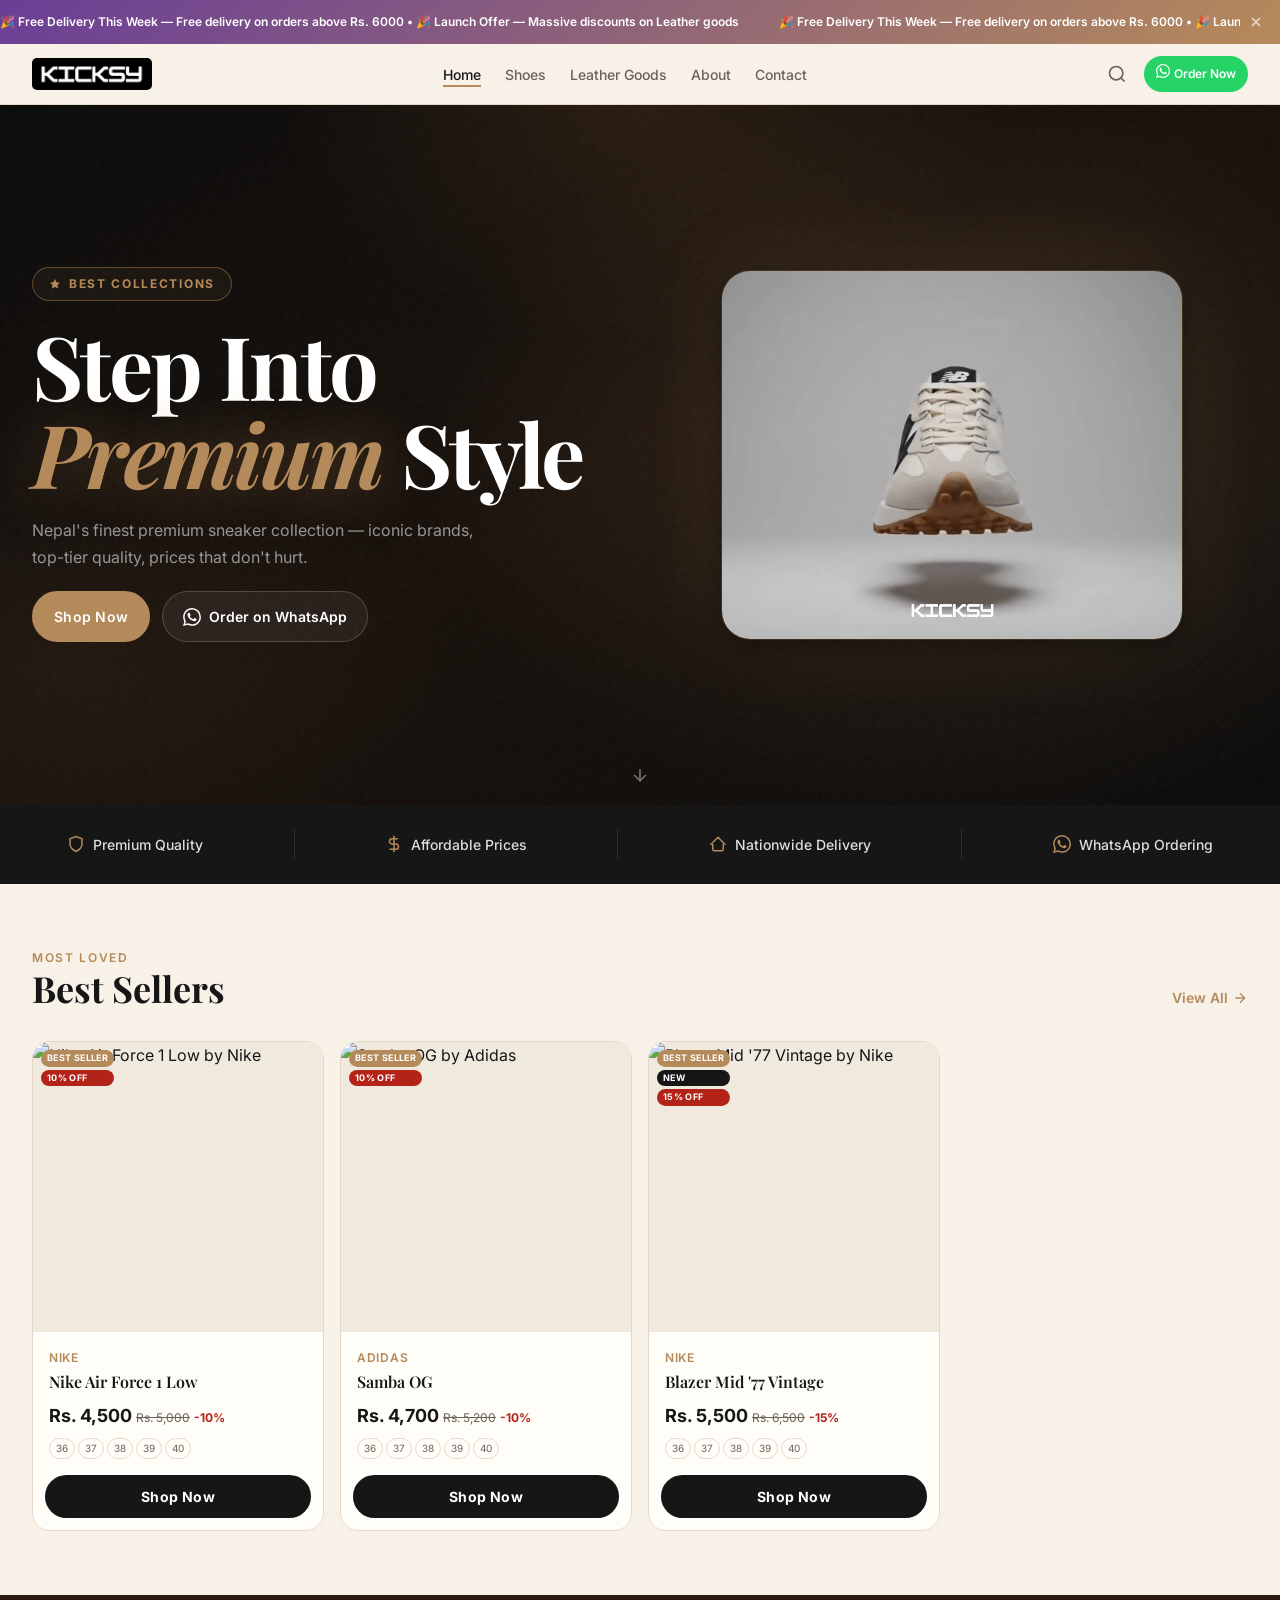
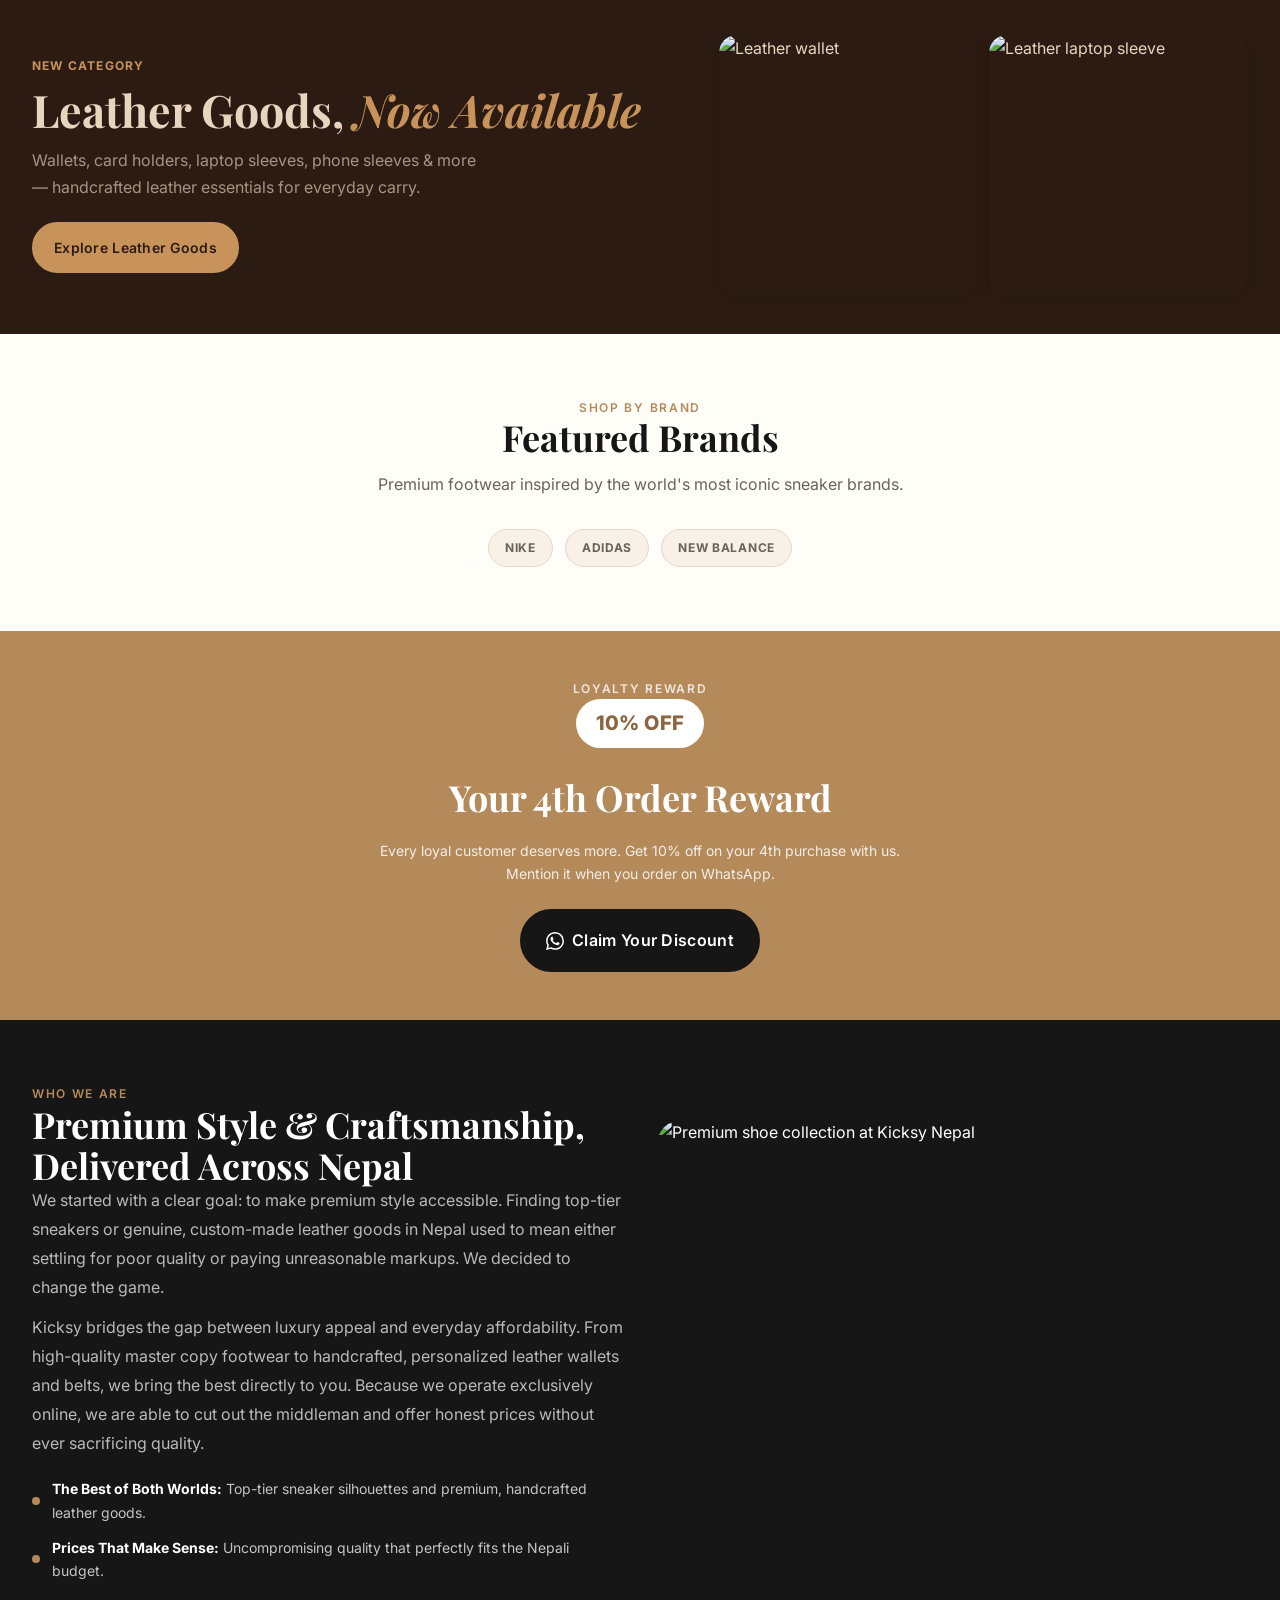
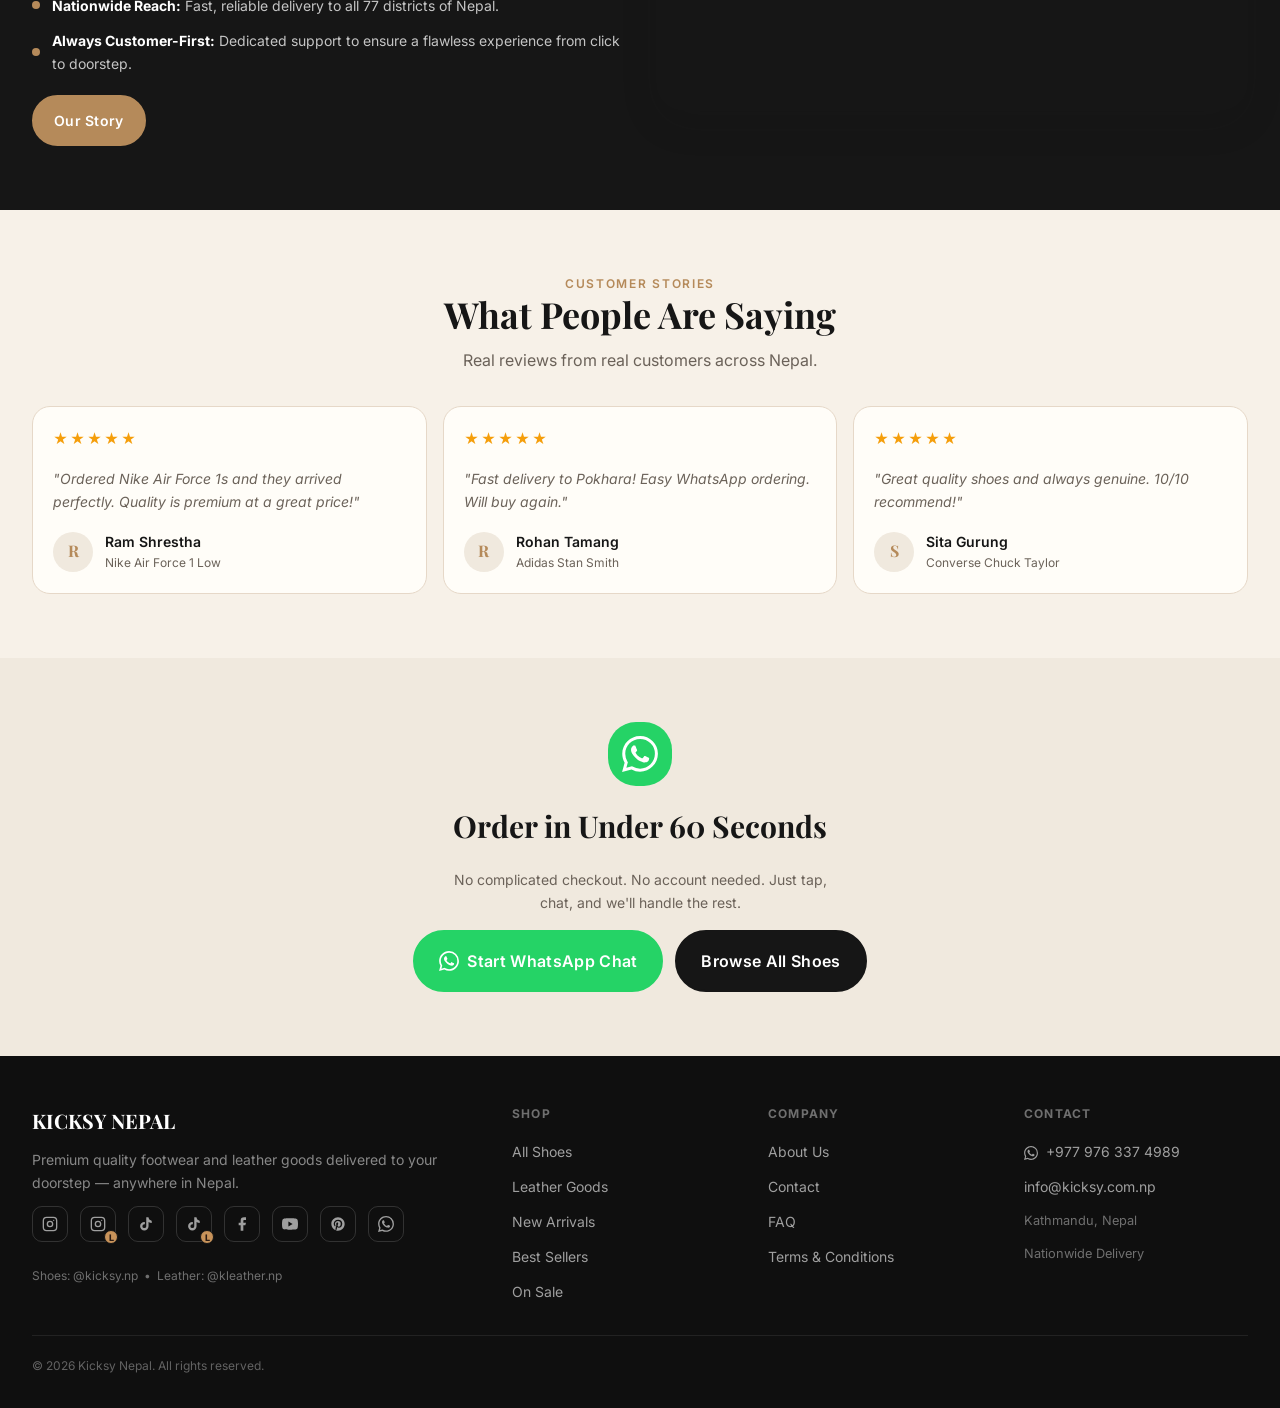
==== commit 3dd520de: "share links update" ====
--- a/index.html
+++ b/index.html
@@ -1125,6 +1125,25 @@
                 </svg>
               </a>
               <a
+                href="https://www.pinterest.com/kicksynp"
+                class="social-link"
+                target="_blank"
+                rel="noopener"
+                aria-label="Pinterest"
+                data-site-setting="pinterestUrl"
+              >
+                <svg
+                  width="16"
+                  height="16"
+                  viewBox="0 0 24 24"
+                  fill="currentColor"
+                >
+                  <path
+                    d="M12 2C6.477 2 2 6.477 2 12c0 4.236 2.636 7.855 6.356 9.312-.088-.791-.167-2.005.035-2.868.181-.78 1.172-4.97 1.172-4.97s-.299-.598-.299-1.482c0-1.388.806-2.428 1.808-2.428.852 0 1.265.64 1.265 1.408 0 .858-.546 2.141-.828 3.33-.236.995.499 1.806 1.476 1.806 1.771 0 3.133-1.867 3.133-4.562 0-2.387-1.715-4.057-4.163-4.057-2.836 0-4.5 2.127-4.5 4.326 0 .856.33 1.775.741 2.276a.3.3 0 01.069.286c-.076.313-.244.995-.277 1.134-.044.183-.146.222-.337.134-1.249-.581-2.03-2.407-2.03-3.874 0-3.154 2.292-6.052 6.608-6.052 3.469 0 6.165 2.473 6.165 5.776 0 3.447-2.173 6.22-5.19 6.22-1.013 0-1.967-.527-2.292-1.148l-.623 2.378c-.226.869-.835 1.958-1.244 2.621.937.29 1.931.446 2.962.446 5.523 0 10-4.477 10-10S17.523 2 12 2z"
+                  />
+                </svg>
+              </a>
+              <a
                 href="https://wa.me/9779763374989"
                 class="social-link"
                 target="_blank"
--- a/assets/css/styles.css
+++ b/assets/css/styles.css
@@ -4854,7 +4854,6 @@
 .img-lightbox-close:hover {
   background: rgba(255, 255, 255, .22);
 }
-
 /* ════════════════════════════════════════════════════════════
    MARQUEE — mobile font size fix
    The banner base font-size (var(--text-xs)) already looks fine
@@ -4863,14 +4862,12 @@
    small screens and restore it from 768px up.
    ════════════════════════════════════════════════════════════ */
 .coupon-text {
-  font-size: 10px;
-  /* slightly smaller than --text-xs on mobile */
+  font-size: 10px; /* slightly smaller than --text-xs on mobile */
 }
 
 @media (min-width: 768px) {
   .coupon-text {
-    font-size: var(--text-xs);
-    /* restore to normal on desktop/tablet */
+    font-size: var(--text-xs); /* restore to normal on desktop/tablet */
   }
 }
 
@@ -4892,12 +4889,10 @@
   transition: opacity 220ms ease;
   pointer-events: none;
 }
-
 #kicksyPageLoader.kpl-visible {
   opacity: 1;
   pointer-events: auto;
 }
-
 #kicksyPageLoader.kpl-hiding {
   opacity: 0;
   pointer-events: none;
@@ -4925,10 +4920,9 @@
   border-radius: 50%;
   border: 2px solid transparent;
   border-top-color: var(--kpl-accent, #B58A5A);
-  border-right-color: var(--kpl-ring, rgba(181, 138, 90, 0.3));
+  border-right-color: var(--kpl-ring, rgba(181,138,90,0.3));
   animation: kplSpin 1.1s linear infinite;
 }
-
 .kpl-ring::after {
   content: "";
   position: absolute;
@@ -4951,12 +4945,10 @@
   align-items: center;
   justify-content: center;
 }
-
 .kpl-icon svg {
   width: 100%;
   height: 100%;
 }
-
 .kpl-icon img.kpl-favicon {
   width: 100%;
   height: 100%;
@@ -4964,9 +4956,7 @@
   border-radius: 6px;
 }
 
-#kicksyPageLoader[data-context="brand"] .kpl-icon {
-  width: 44px;
-}
+#kicksyPageLoader[data-context="brand"] .kpl-icon { width: 44px; }
 
 .kpl-label {
   color: rgba(255, 255, 255, 0.45);
@@ -4985,7 +4975,6 @@
   border-radius: 1px;
   overflow: hidden;
 }
-
 .kpl-bar {
   height: 100%;
   width: 0%;
@@ -4994,81 +4983,18 @@
   animation: kplProgress 1.4s ease-in-out infinite;
 }
 
-@keyframes kplSpin {
-  to {
-    transform: rotate(360deg);
-  }
-}
-
-@keyframes kplPulse {
-
-  0%,
-  100% {
-    transform: scale(1);
-    opacity: 1;
-  }
-
-  50% {
-    transform: scale(0.92);
-    opacity: 0.75;
-  }
-}
-
-@keyframes kplFade {
-  from {
-    opacity: 0.3;
-  }
-
-  to {
-    opacity: 0.65;
-  }
-}
-
-@keyframes kplProgress {
-  0% {
-    width: 0%;
-    margin-left: 0%;
-  }
-
-  50% {
-    width: 60%;
-    margin-left: 20%;
-  }
-
-  100% {
-    width: 0%;
-    margin-left: 100%;
-  }
-}
+@keyframes kplSpin     { to { transform: rotate(360deg); } }
+@keyframes kplPulse    { 0%, 100% { transform: scale(1); opacity: 1; } 50% { transform: scale(0.92); opacity: 0.75; } }
+@keyframes kplFade     { from { opacity: 0.3; } to { opacity: 0.65; } }
+@keyframes kplProgress { 0% { width: 0%; margin-left: 0%; } 50% { width: 60%; margin-left: 20%; } 100% { width: 0%; margin-left: 100%; } }
 
 @media (prefers-reduced-motion: reduce) {
-  .kpl-ring {
-    animation: none;
-    border-top-color: var(--kpl-accent);
-  }
-
-  .kpl-ring::after {
-    animation: none;
-  }
-
-  .kpl-icon {
-    animation: none;
-  }
-
-  .kpl-bar {
-    animation: none;
-    width: 40%;
-    margin-left: 30%;
-  }
-
-  .kpl-label {
-    animation: none;
-    opacity: 0.5;
-  }
-
-  #kicksyPageLoader {
-    transition: opacity 80ms ease;
-  }
+  .kpl-ring        { animation: none; border-top-color: var(--kpl-accent); }
+  .kpl-ring::after { animation: none; }
+  .kpl-icon        { animation: none; }
+  .kpl-bar         { animation: none; width: 40%; margin-left: 30%; }
+  .kpl-label       { animation: none; opacity: 0.5; }
+  #kicksyPageLoader { transition: opacity 80ms ease; }
 }
 
 /* ════════════════════════════════════════════════════════════
@@ -5120,9 +5046,9 @@
   cursor: pointer;
   text-decoration: none;
   transition: background var(--dur) var(--ease),
-    color var(--dur) var(--ease),
-    border-color var(--dur) var(--ease),
-    transform var(--dur) var(--ease);
+              color var(--dur) var(--ease),
+              border-color var(--dur) var(--ease),
+              transform var(--dur) var(--ease);
   white-space: nowrap;
   font-family: inherit;
 }
@@ -5139,15 +5065,15 @@
   color: #fff;
 }
 
-.product-share-fb:hover,
-.product-share-fb:focus-visible {
-  background: #1877F2;
+.product-share-messenger:hover,
+.product-share-messenger:focus-visible {
+  background: #0084FF;
   color: #fff;
 }
 
-.product-share-x:hover,
-.product-share-x:focus-visible {
-  background: #000;
+.product-share-pin:hover,
+.product-share-pin:focus-visible {
+  background: #E60023;
   color: #fff;
 }
 
@@ -5174,8 +5100,8 @@
   .product-share-btn span {
     display: none;
   }
-
   .product-share-btn {
     padding: 7px 9px;
   }
-}+}
+
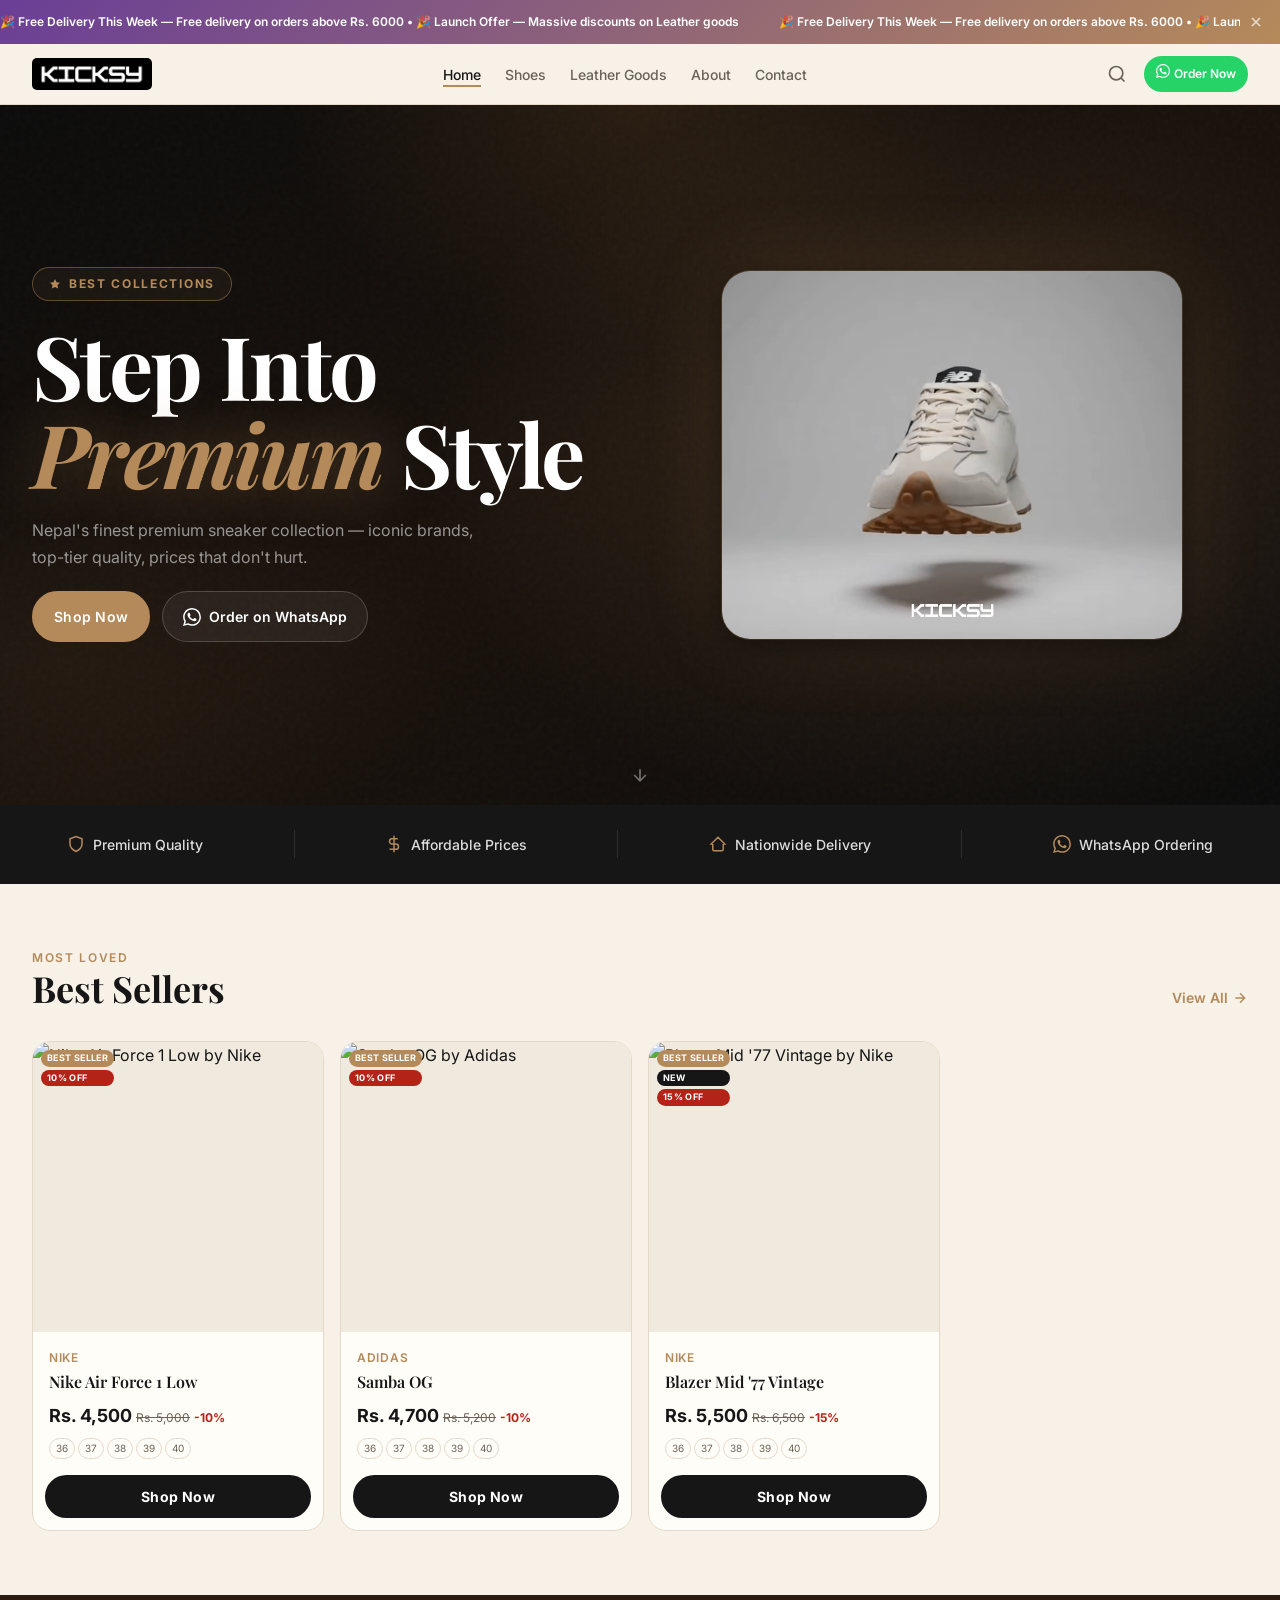
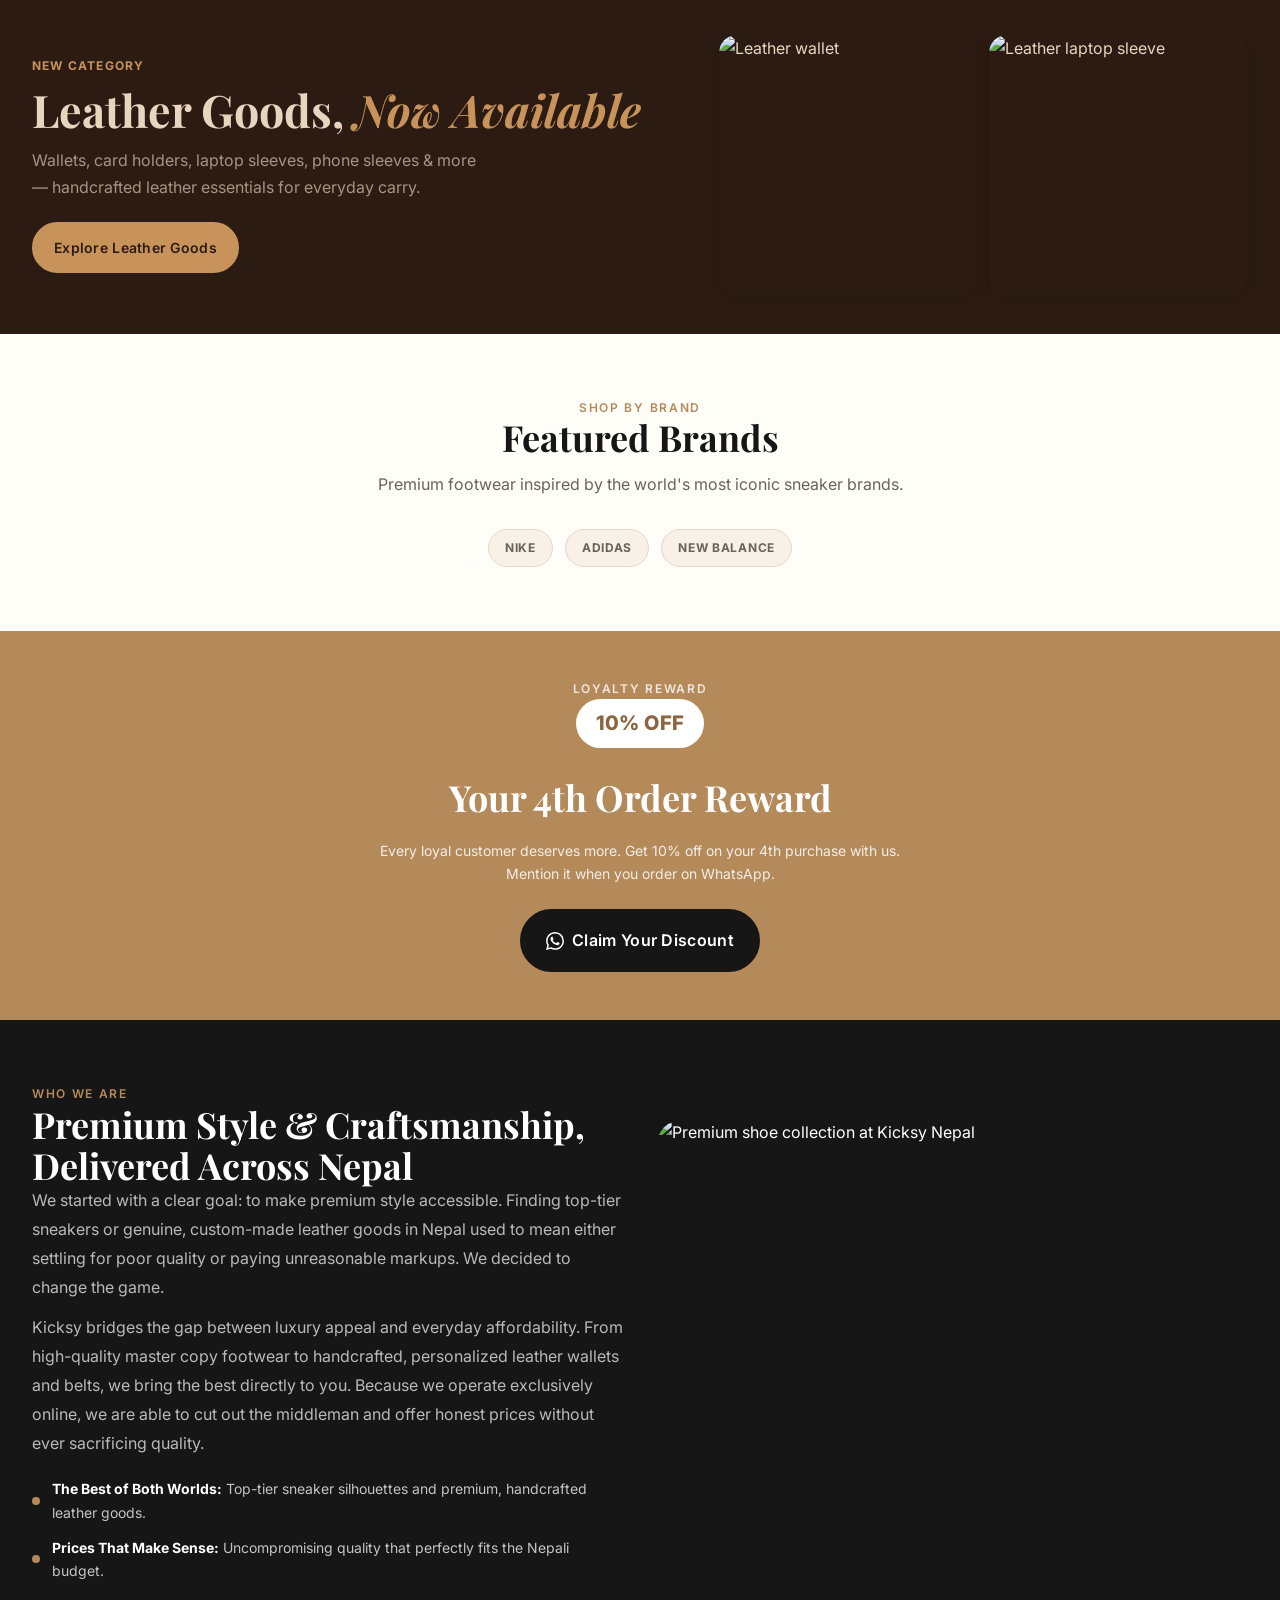
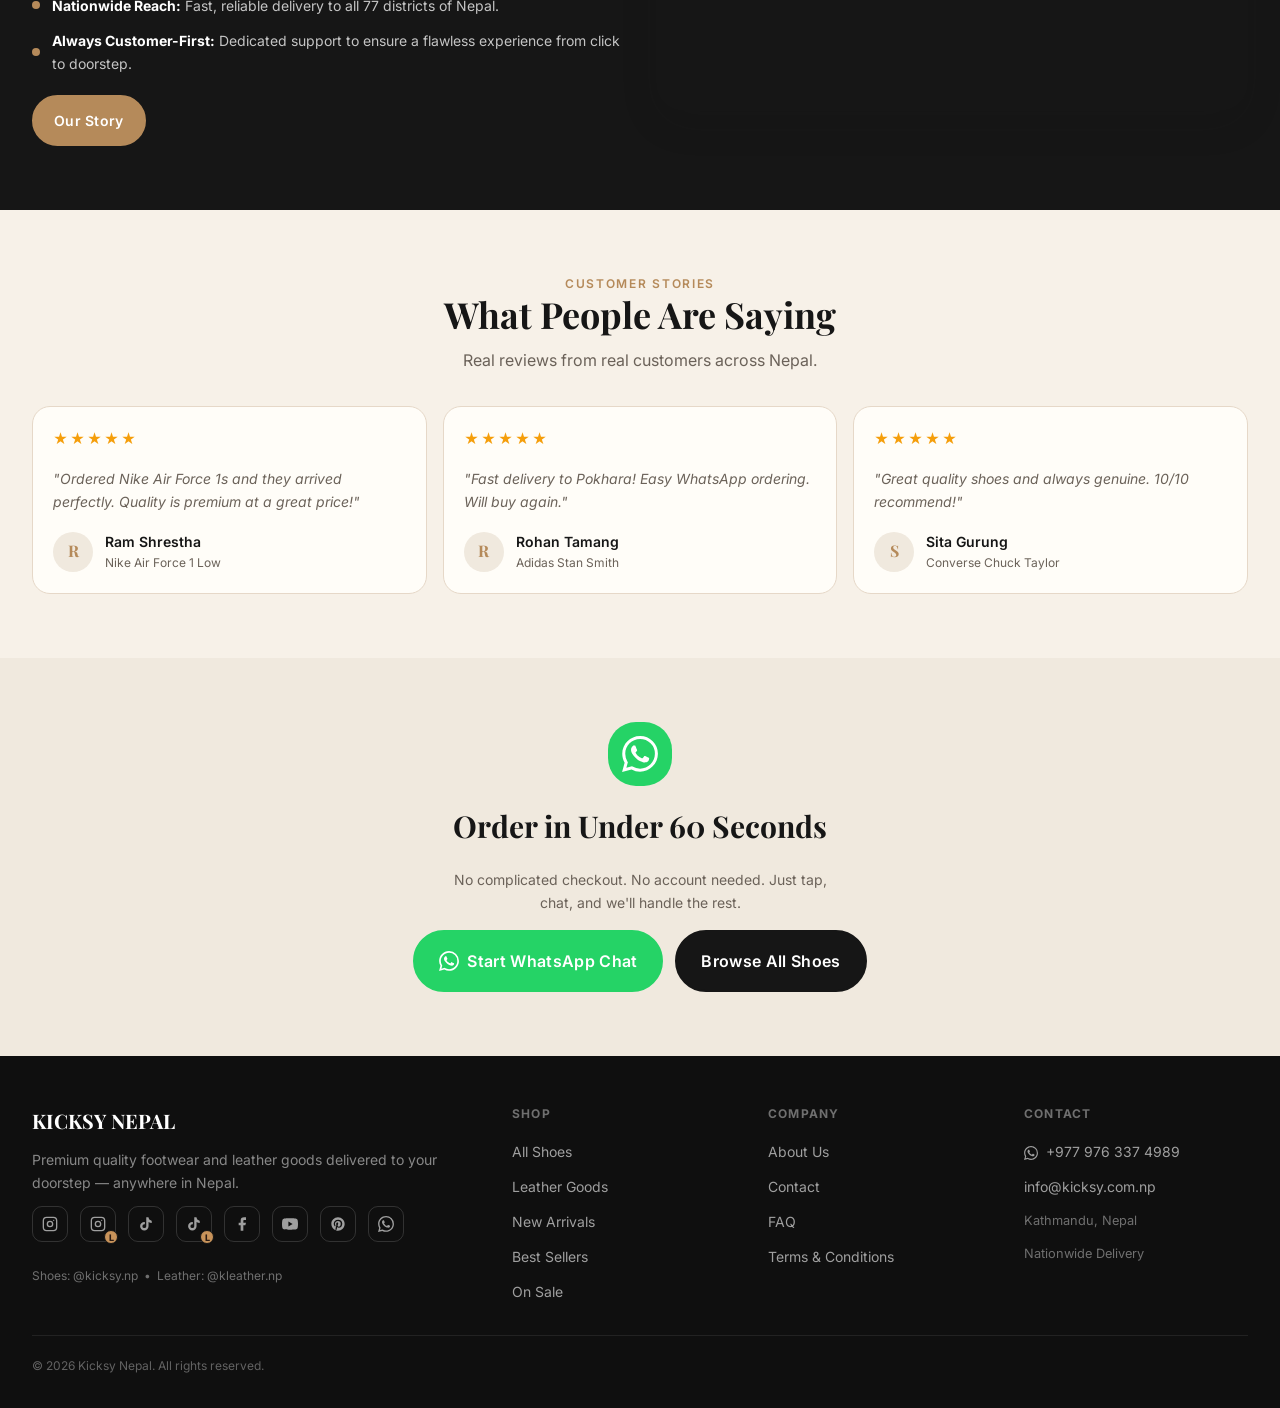
==== commit 8e34783a: "update google analytics" ====
--- a/index.html
+++ b/index.html
@@ -199,6 +199,20 @@
         }
       }
     </style>
+    <!-- Google tag (gtag.js) -->
+    <script
+      async
+      src="https://www.googletagmanager.com/gtag/js?id=G-ZEEGKV81TT"
+    ></script>
+    <script>
+      window.dataLayer = window.dataLayer || [];
+      function gtag() {
+        dataLayer.push(arguments);
+      }
+      gtag("js", new Date());
+
+      gtag("config", "G-ZEEGKV81TT");
+    </script>
   </head>
   <body>
     <!-- Offer / coupon banner -->
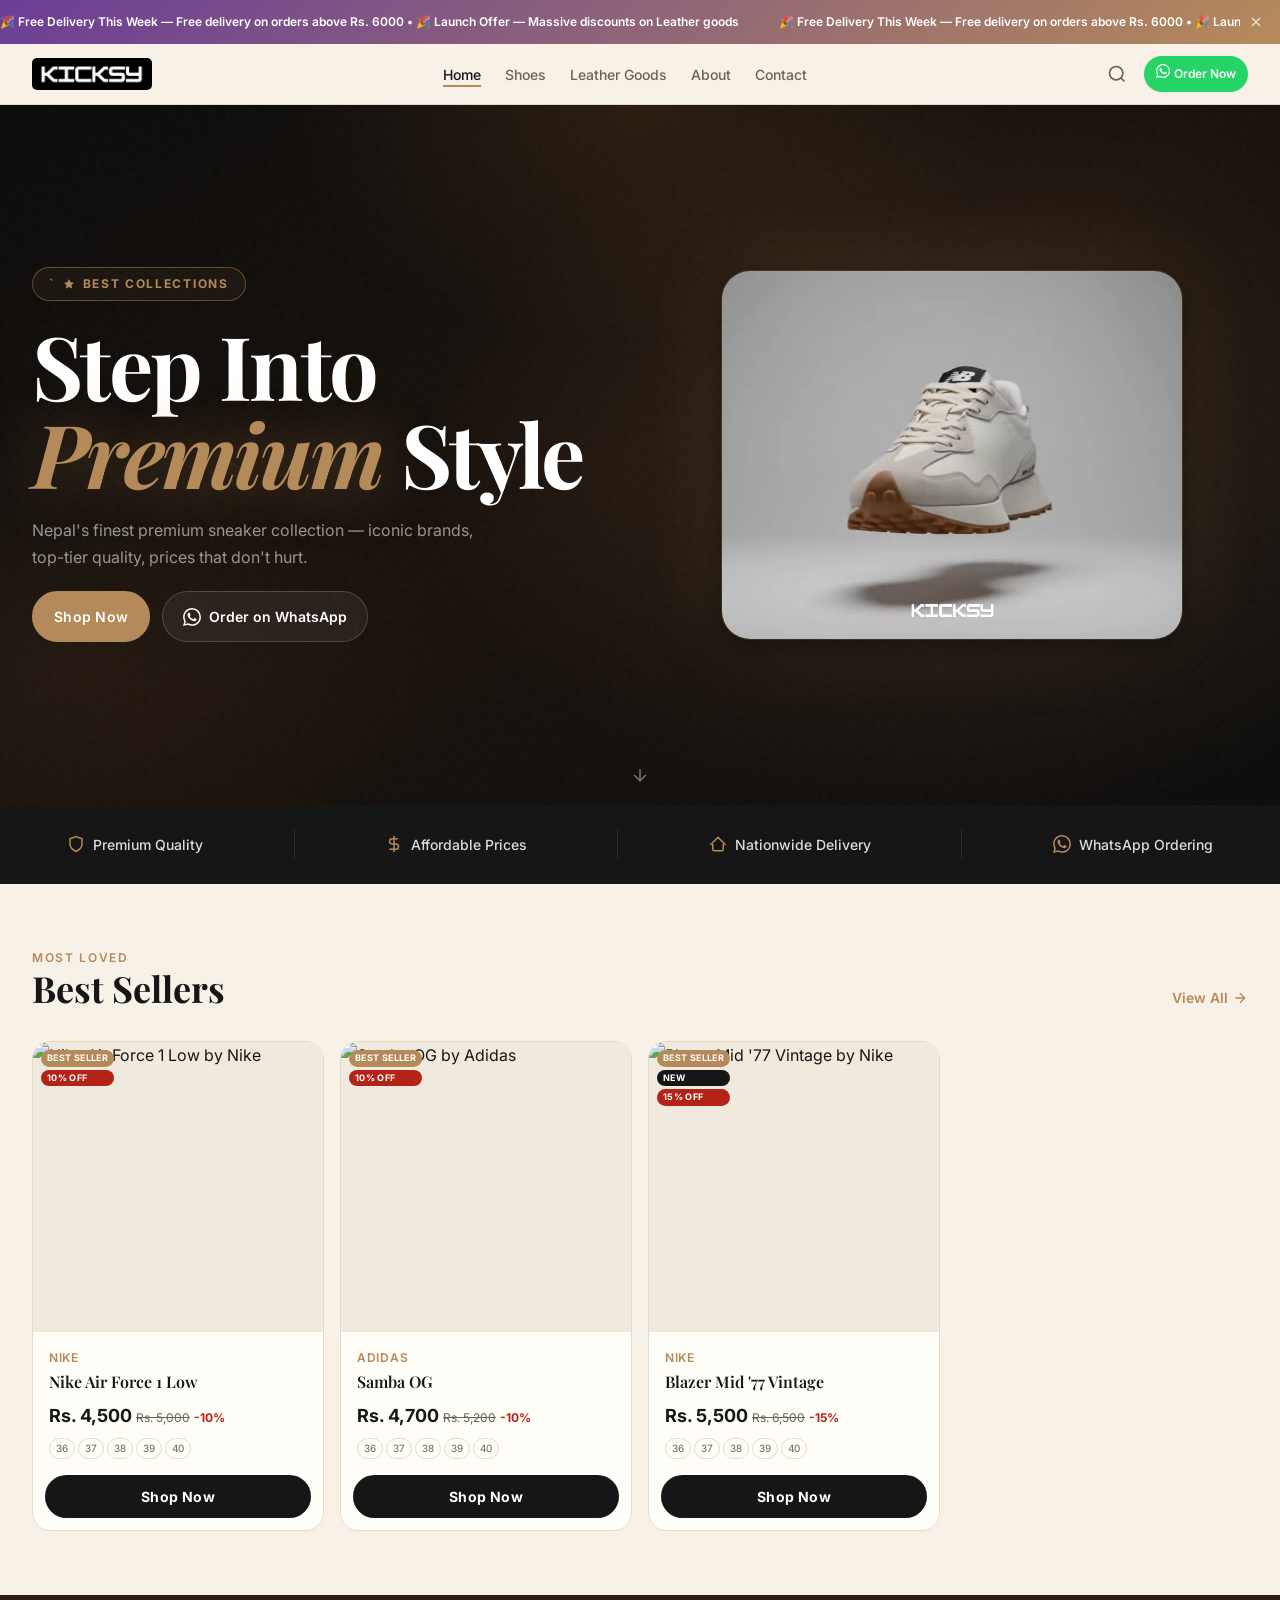
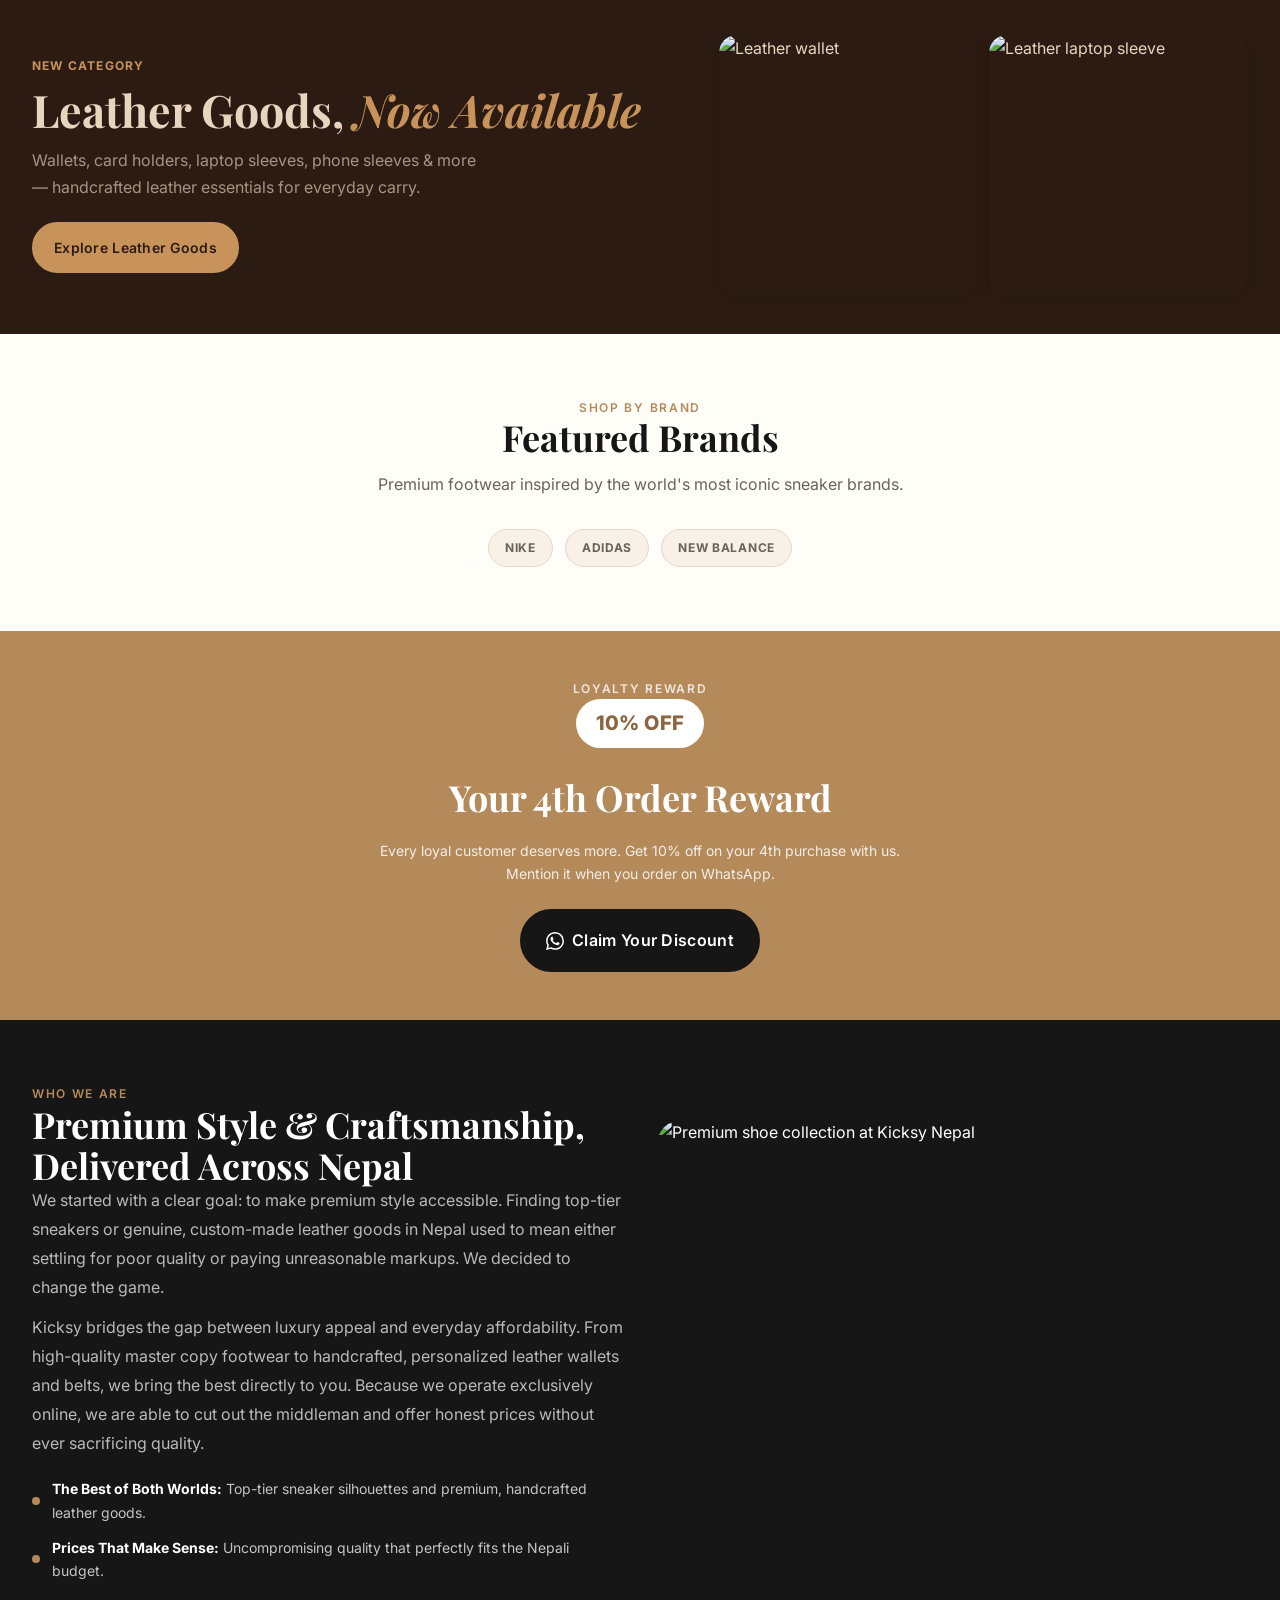
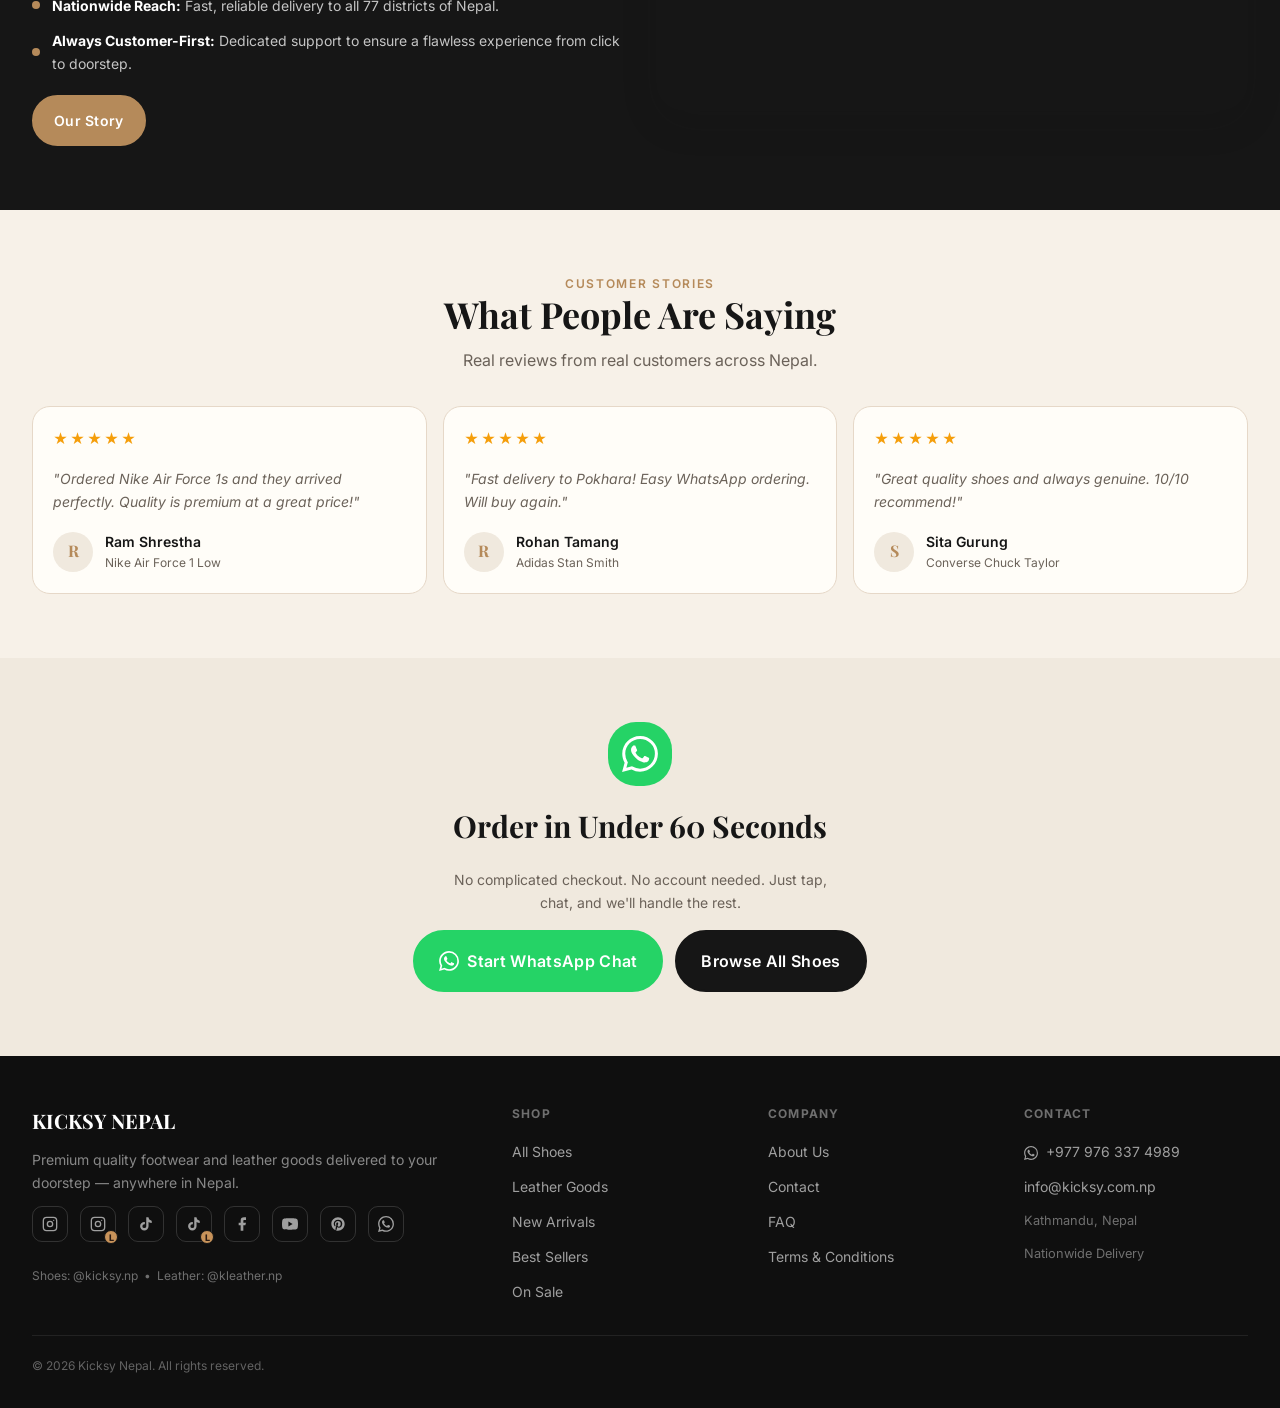
==== commit 2a92c332: "test deploy" ====
--- a/index.html
+++ b/index.html
@@ -471,7 +471,7 @@
         <div class="hero-bg"></div>
         <div class="hero-grain"></div>
 
-        <!-- Mobile-only full-bleed hero video (same files as desktop slot) -->
+        <!-- Mobile-only full-bleed hero video (same files as desktop slot...) -->
         <video
           class="hero-mobile-img"
           autoplay
@@ -497,6 +497,7 @@
           <div class="hero-inner">
             <div class="hero-text">
               <div class="hero-tag">
+                `
                 <svg
                   width="12"
                   height="12"
